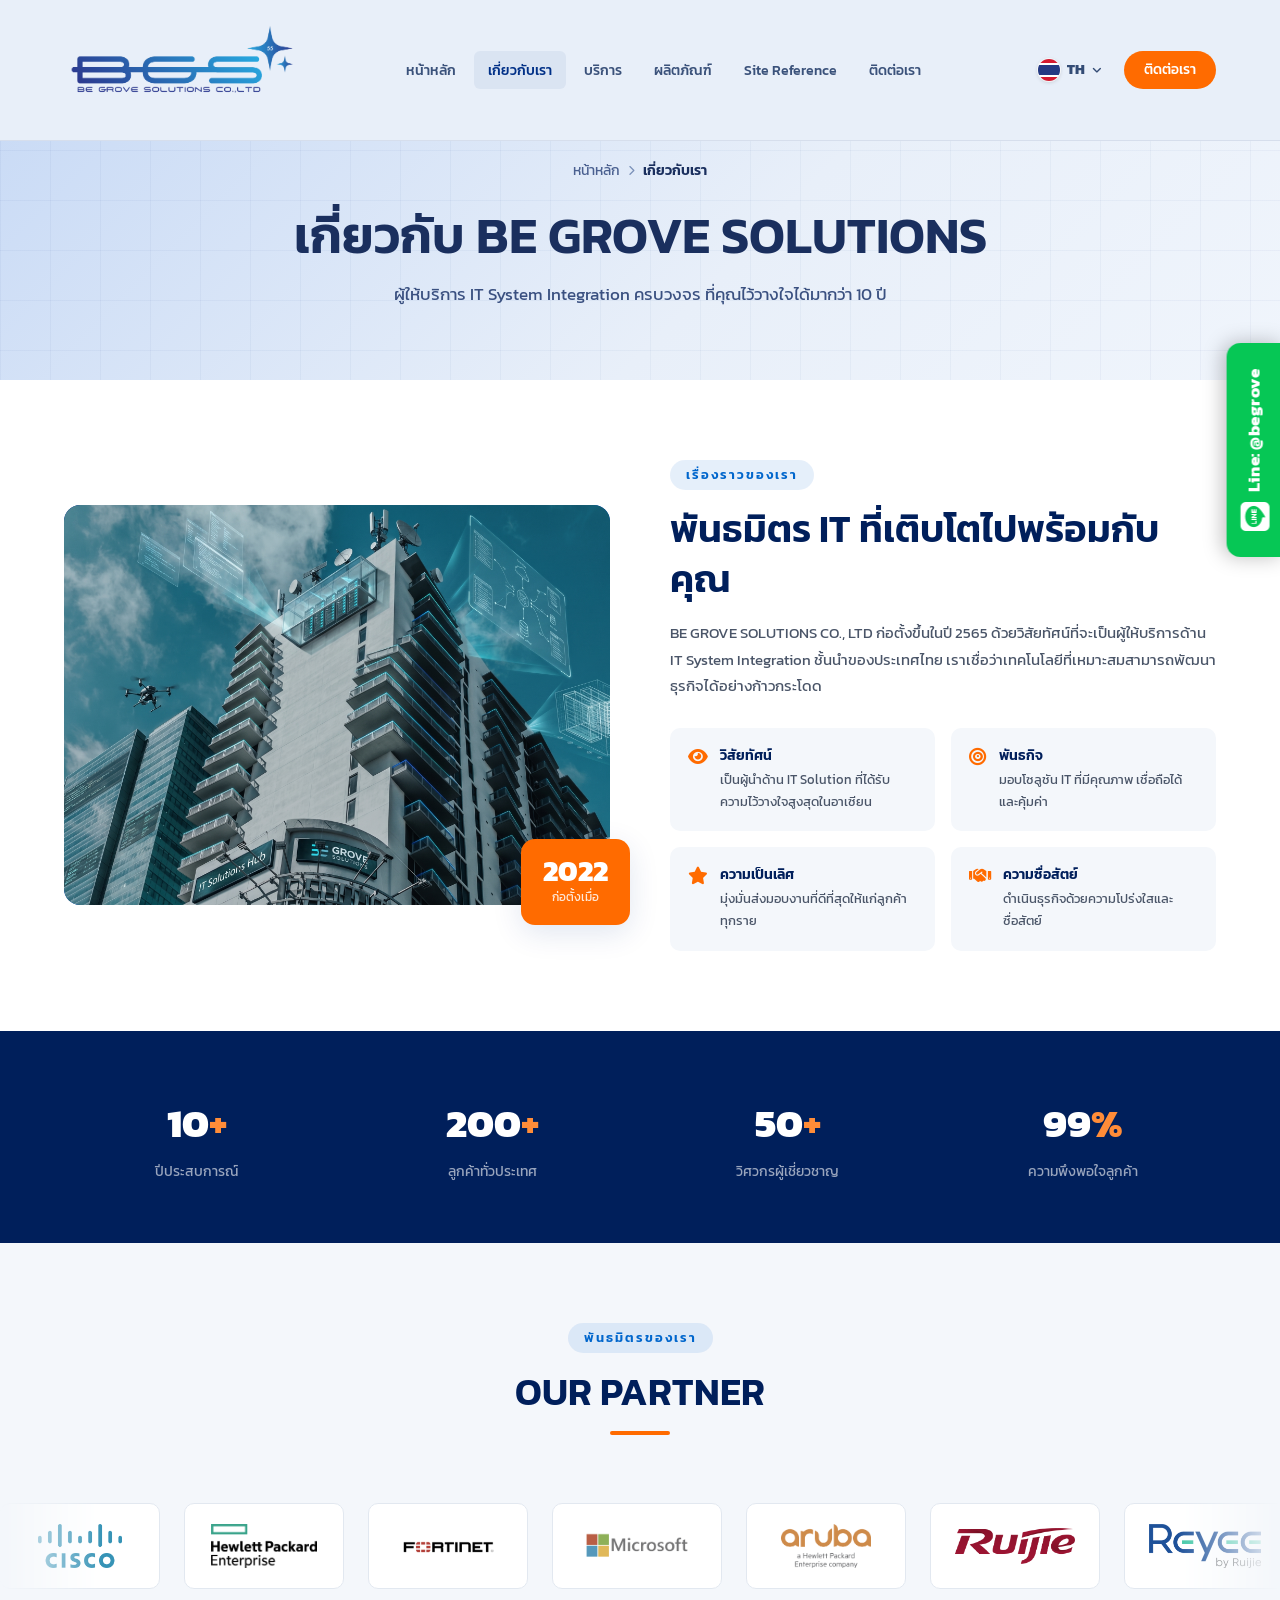
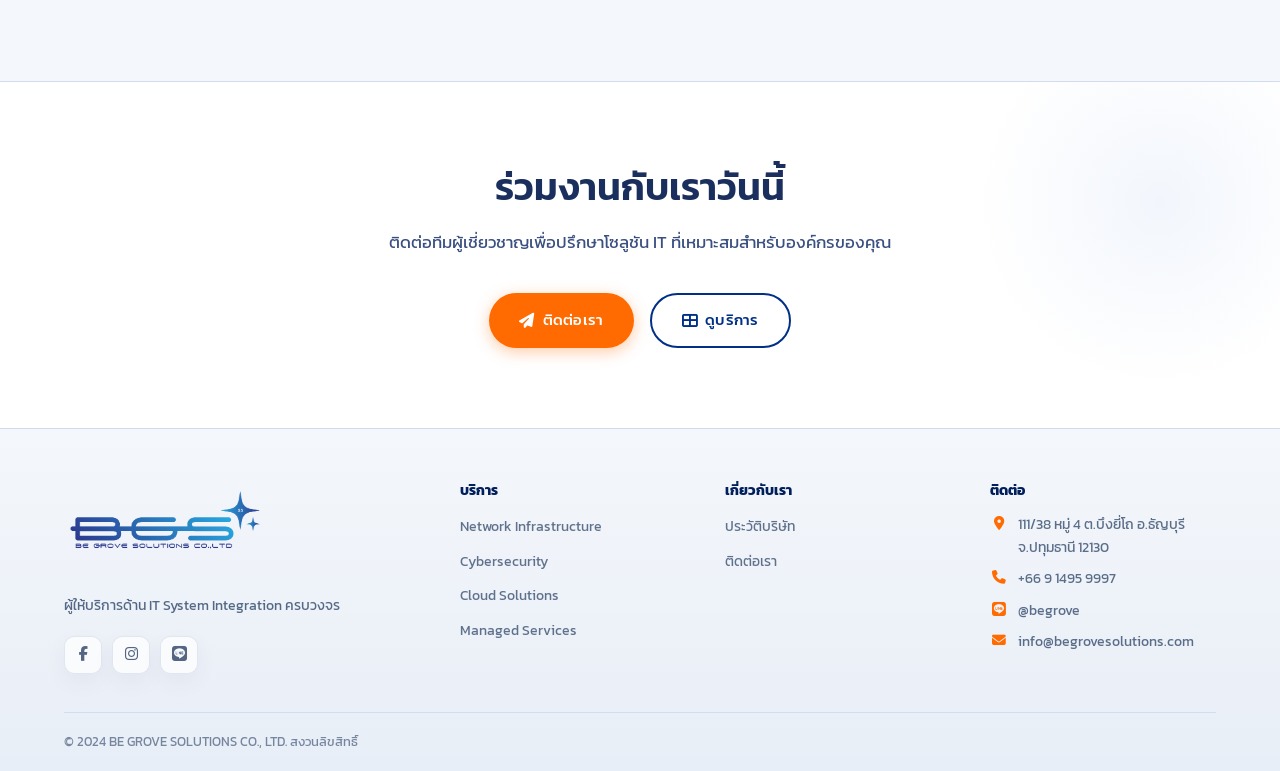
==== about.html @ e5a29767 "Add office hero image and visit counter" ====
<!DOCTYPE html>
<html lang="th">
<head>
  <meta charset="UTF-8" />
  <meta name="viewport" content="width=device-width, initial-scale=1.0" />
  <title>เกี่ยวกับเรา | BE GROVE SOLUTIONS CO., LTD</title>
    <!-- ── Favicon ───────────────────────────────────── -->
  <link rel="icon" type="image/png" sizes="96x96" href="images/bgsfavicon/favicon-96x96.png" />
  <link rel="icon" type="image/svg+xml" href="images/bgsfavicon/favicon.svg" />
  <link rel="shortcut icon" href="images/bgsfavicon/favicon.ico" />
  <link rel="apple-touch-icon" sizes="180x180" href="images/bgsfavicon/apple-touch-icon.png" />
  <meta name="apple-mobile-web-app-title" content="BGS" />
  <link rel="manifest" href="images/bgsfavicon/site.webmanifest" />
<link rel="stylesheet" href="css/style.css" />
  <link rel="stylesheet" href="https://cdnjs.cloudflare.com/ajax/libs/font-awesome/6.5.0/css/all.min.css" />
</head>
<body>

<!-- NAVBAR -->
<nav class="navbar solid" id="navbar">
  <div class="nav-container">
    <a href="index.html" class="nav-logo">
      <img src="bgs-logo1.png" alt="BE GROVE SOLUTIONS CO., LTD" class="nav-logo-img" />
    </a>
    <ul class="nav-menu">
      <li><a href="index.html" class="nav-link" data-th="หน้าหลัก" data-en="Home">หน้าหลัก</a></li>
      <li><a href="about.html" class="nav-link" data-th="เกี่ยวกับเรา" data-en="About Us">เกี่ยวกับเรา</a></li>
      <li><a href="services.html" class="nav-link" data-th="บริการ" data-en="Services">บริการ</a></li>
      <li><a href="products.html" class="nav-link" data-th="ผลิตภัณฑ์" data-en="Products">ผลิตภัณฑ์</a></li>
      <li><a href="reference.html" class="nav-link" data-th="Site Reference" data-en="Site Reference">Site Reference</a></li>
      <li><a href="contact.html" class="nav-link" data-th="ติดต่อเรา" data-en="Contact">ติดต่อเรา</a></li>
    </ul>
    <div class="nav-right">
      <div class="lang-switch">
        <button class="lang-btn active" data-lang="th">TH</button>
        <button class="lang-btn" data-lang="en">EN</button>
      </div>
      <a href="contact.html" class="nav-contact-btn" data-th="ติดต่อเรา" data-en="Contact Us">ติดต่อเรา</a>
    </div>
    <button class="hamburger"><span></span><span></span><span></span></button>
  </div>
</nav>
<div class="mobile-menu">
  <a href="index.html" class="nav-link" data-th="หน้าหลัก" data-en="Home">หน้าหลัก</a>
  <a href="about.html" class="nav-link" data-th="เกี่ยวกับเรา" data-en="About Us">เกี่ยวกับเรา</a>
  <a href="services.html" class="nav-link" data-th="บริการ" data-en="Services">บริการ</a>
  <a href="products.html" class="nav-link" data-th="ผลิตภัณฑ์" data-en="Products">ผลิตภัณฑ์</a>
  <a href="reference.html" class="nav-link" data-th="Site Reference" data-en="Site Reference">Site Reference</a>
  <a href="contact.html" class="nav-link" data-th="ติดต่อเรา" data-en="Contact">ติดต่อเรา</a>
  <div class="lang-switch"><button class="lang-btn active" data-lang="th">TH</button><button class="lang-btn" data-lang="en">EN</button></div>
  <a href="contact.html" class="nav-contact-btn" data-th="ติดต่อเรา" data-en="Contact Us">ติดต่อเรา</a>
</div>

<!-- PAGE HERO -->
<section class="page-hero">
  <div class="container">
    <div class="breadcrumb">
      <a href="index.html" data-th="หน้าหลัก" data-en="Home">หน้าหลัก</a>
      <i class="fas fa-chevron-right"></i>
      <span data-th="เกี่ยวกับเรา" data-en="About Us">เกี่ยวกับเรา</span>
    </div>
    <h1 data-th="เกี่ยวกับ BE GROVE SOLUTIONS" data-en="About BE GROVE SOLUTIONS">เกี่ยวกับ BE GROVE SOLUTIONS</h1>
    <p data-th="ผู้ให้บริการ IT System Integration ครบวงจร ที่คุณไว้วางใจได้มากว่า 10 ปี" data-en="A trusted, complete IT System Integration service provider for over 10 years.">ผู้ให้บริการ IT System Integration ครบวงจร ที่คุณไว้วางใจได้มากว่า 10 ปี</p>
  </div>
</section>

<!-- ABOUT STORY -->
<section class="about-story section-padding">
  <div class="container">
    <div class="about-grid">
      <div class="about-img-block">
        <div class="about-main-img">
          <img src="images/bgs-ai-office.png" alt="BE GROVE SOLUTIONS Office" style="width:100%;height:100%;object-fit:cover;border-radius:var(--radius-lg);" />
        </div>
        <div class="about-year-badge">
          <div class="year">2022</div>
          <div class="since" data-th="ก่อตั้งเมื่อ" data-en="Founded">ก่อตั้งเมื่อ</div>
        </div>
      </div>
      <div class="about-text">
        <div class="section-tag" data-th="เรื่องราวของเรา" data-en="Our Story">เรื่องราวของเรา</div>
        <h2 data-th="พันธมิตร IT ที่เติบโตไปพร้อมกับคุณ" data-en="An IT Partner That Grows With You">พันธมิตร IT ที่เติบโตไปพร้อมกับคุณ</h2>
        <p data-th="BE GROVE SOLUTIONS CO., LTD ก่อตั้งขึ้นในปี 2565 ด้วยวิสัยทัศน์ที่จะเป็นผู้ให้บริการด้าน IT System Integration ชั้นนำของประเทศไทย เราเชื่อว่าเทคโนโลยีที่เหมาะสมสามารถพัฒนาธุรกิจได้อย่างก้าวกระโดด" data-en="BE GROVE SOLUTIONS CO., LTD was founded in 2022 with a vision to be Thailand's leading IT System Integration provider. We believe the right technology can propel businesses to new heights.">BE GROVE SOLUTIONS CO., LTD ก่อตั้งขึ้นในปี 2565 ด้วยวิสัยทัศน์ที่จะเป็นผู้ให้บริการด้าน IT System Integration ชั้นนำของประเทศไทย เราเชื่อว่าเทคโนโลยีที่เหมาะสมสามารถพัฒนาธุรกิจได้อย่างก้าวกระโดด</p>
        <div class="about-values">
          <div class="value-item">
            <i class="fas fa-eye"></i>
            <div>
              <h5 data-th="วิสัยทัศน์" data-en="Vision">วิสัยทัศน์</h5>
              <p data-th="เป็นผู้นำด้าน IT Solution ที่ได้รับความไว้วางใจสูงสุดในอาเซียน" data-en="Be the most trusted IT Solution leader in ASEAN.">เป็นผู้นำด้าน IT Solution ที่ได้รับความไว้วางใจสูงสุดในอาเซียน</p>
            </div>
          </div>
          <div class="value-item">
            <i class="fas fa-bullseye"></i>
            <div>
              <h5 data-th="พันธกิจ" data-en="Mission">พันธกิจ</h5>
              <p data-th="มอบโซลูชัน IT ที่มีคุณภาพ เชื่อถือได้ และคุ้มค่า" data-en="Deliver quality, reliable, and cost-effective IT solutions.">มอบโซลูชัน IT ที่มีคุณภาพ เชื่อถือได้ และคุ้มค่า</p>
            </div>
          </div>
          <div class="value-item">
            <i class="fas fa-star"></i>
            <div>
              <h5 data-th="ความเป็นเลิศ" data-en="Excellence">ความเป็นเลิศ</h5>
              <p data-th="มุ่งมั่นส่งมอบงานที่ดีที่สุดให้แก่ลูกค้าทุกราย" data-en="Committed to delivering the best results for every client.">มุ่งมั่นส่งมอบงานที่ดีที่สุดให้แก่ลูกค้าทุกราย</p>
            </div>
          </div>
          <div class="value-item">
            <i class="fas fa-handshake"></i>
            <div>
              <h5 data-th="ความซื่อสัตย์" data-en="Integrity">ความซื่อสัตย์</h5>
              <p data-th="ดำเนินธุรกิจด้วยความโปร่งใสและซื่อสัตย์" data-en="Operating with full transparency and honesty.">ดำเนินธุรกิจด้วยความโปร่งใสและซื่อสัตย์</p>
            </div>
          </div>
        </div>
      </div>
    </div>
  </div>
</section>

<!-- WHY CHOOSE (stats row) -->
<section class="why-section section-padding" style="background:var(--primary-dark); padding:60px 0;">
  <div class="container">
    <div style="display:grid; grid-template-columns:repeat(4,1fr); gap:30px; text-align:center;">
      <div>
        <div style="font-size:2.5rem;font-weight:800;color:#fff;">10<span style="color:var(--accent-light)">+</span></div>
        <div style="color:rgba(255,255,255,0.6);font-size:0.85rem;margin-top:6px;" data-th="ปีประสบการณ์" data-en="Years of Experience">ปีประสบการณ์</div>
      </div>
      <div>
        <div style="font-size:2.5rem;font-weight:800;color:#fff;">200<span style="color:var(--accent-light)">+</span></div>
        <div style="color:rgba(255,255,255,0.6);font-size:0.85rem;margin-top:6px;" data-th="ลูกค้าทั่วประเทศ" data-en="Clients Nationwide">ลูกค้าทั่วประเทศ</div>
      </div>
      <div>
        <div style="font-size:2.5rem;font-weight:800;color:#fff;">50<span style="color:var(--accent-light)">+</span></div>
        <div style="color:rgba(255,255,255,0.6);font-size:0.85rem;margin-top:6px;" data-th="วิศวกรผู้เชี่ยวชาญ" data-en="Expert Engineers">วิศวกรผู้เชี่ยวชาญ</div>
      </div>
      <div>
        <div style="font-size:2.5rem;font-weight:800;color:#fff;">99<span style="color:var(--accent-light)">%</span></div>
        <div style="color:rgba(255,255,255,0.6);font-size:0.85rem;margin-top:6px;" data-th="ความพึงพอใจลูกค้า" data-en="Client Satisfaction">ความพึงพอใจลูกค้า</div>
      </div>
    </div>
  </div>
</section>

<!-- OUR PARTNER -->
<section class="section-padding" style="background:var(--bg-light);">
  <div class="container">
    <div class="section-header">
      <div class="section-tag" data-th="พันธมิตรของเรา" data-en="Our Partners">พันธมิตรของเรา</div>
      <h2>OUR PARTNER</h2>
      <div class="divider"></div>
    </div>
  </div>

  <!-- Infinite marquee slider -->
  <div class="partner-track-wrap">
    <div class="partner-track">
      <!-- original set -->
      <div class="partner-slide"><img src="images/product-partner/ciscopng-300x158.png" alt="Cisco" /></div>
      <div class="partner-slide"><img src="images/product-partner/hpe-removebg-preview-300x300.png" alt="HPE" /></div>
      <div class="partner-slide"><img src="images/product-partner/Fortinet-removebg-preview-300x133.png" alt="Fortinet" /></div>
      <div class="partner-slide"><img src="images/product-partner/microsoft-logo-hd-26-300x85.png" alt="Microsoft" /></div>
      <div class="partner-slide"><img src="images/product-partner/aruba-logo.png" alt="Aruba" /></div>
      <div class="partner-slide"><img src="images/product-partner/ruijie-logo.png" alt="Ruijie" /></div>
      <div class="partner-slide"><img src="images/product-partner/reyee-logo.png" alt="Reyee" /></div>
      <!-- duplicate set for seamless loop -->
      <div class="partner-slide"><img src="images/product-partner/ciscopng-300x158.png" alt="Cisco" /></div>
      <div class="partner-slide"><img src="images/product-partner/hpe-removebg-preview-300x300.png" alt="HPE" /></div>
      <div class="partner-slide"><img src="images/product-partner/Fortinet-removebg-preview-300x133.png" alt="Fortinet" /></div>
      <div class="partner-slide"><img src="images/product-partner/microsoft-logo-hd-26-300x85.png" alt="Microsoft" /></div>
      <div class="partner-slide"><img src="images/product-partner/aruba-logo.png" alt="Aruba" /></div>
      <div class="partner-slide"><img src="images/product-partner/ruijie-logo.png" alt="Ruijie" /></div>
      <div class="partner-slide"><img src="images/product-partner/reyee-logo.png" alt="Reyee" /></div>
    </div>
  </div>
</section>

<!-- CTA -->
<section class="cta-section">
  <div class="container">
    <div class="cta-inner">
      <h2 data-th="ร่วมงานกับเราวันนี้" data-en="Work With Us Today">ร่วมงานกับเราวันนี้</h2>
      <p data-th="ติดต่อทีมผู้เชี่ยวชาญเพื่อปรึกษาโซลูชัน IT ที่เหมาะสมสำหรับองค์กรของคุณ" data-en="Contact our expert team to discuss the right IT solution for your organization.">ติดต่อทีมผู้เชี่ยวชาญเพื่อปรึกษาโซลูชัน IT ที่เหมาะสมสำหรับองค์กรของคุณ</p>
      <div class="cta-buttons">
        <a href="contact.html" class="btn btn-primary"><i class="fas fa-paper-plane"></i> <span data-th="ติดต่อเรา" data-en="Contact Us">ติดต่อเรา</span></a>
        <a href="services.html" class="btn btn-outline"><i class="fas fa-th-large"></i> <span data-th="ดูบริการ" data-en="Our Services">ดูบริการ</span></a>
      </div>
    </div>
  </div>
</section>

<!-- FOOTER -->
<footer class="footer">
  <div class="container">
    <div class="footer-inner">
      <div class="footer-brand">
        <div class="logo-wrap">
          <img src="bgs-logo1.png" alt="BE GROVE SOLUTIONS CO., LTD" class="footer-logo-img" />
        </div>
        <p data-th="ผู้ให้บริการด้าน IT System Integration ครบวงจร" data-en="A complete IT System Integration service provider.">ผู้ให้บริการด้าน IT System Integration ครบวงจร</p>
        <div class="footer-social">
          <a href="https://www.facebook.com/profile.php?id=100091467513179" target="_blank" rel="noopener"><i class="fab fa-facebook-f"></i></a>
          <a href="https://www.instagram.com/begrovesolutions?igsh=bWhna2h3eXF0ODZ2&utm_source=qr" target="_blank" rel="noopener" aria-label="Instagram"><i class="fab fa-instagram"></i></a>
          <a href="https://line.me/ti/p/@begrove" target="_blank" rel="noopener"><i class="fab fa-line"></i></a>
        </div>
      </div>

      <div class="footer-links">
      <div class="footer-col">
        <h4 data-th="บริการ" data-en="Services">บริการ</h4>
        <ul>
          <li><a href="services.html">Network Infrastructure</a></li>
          <li><a href="services.html">Cybersecurity</a></li>
          <li><a href="services.html">Cloud Solutions</a></li>
          <li><a href="services.html">Managed Services</a></li>
        </ul>
      </div>
      <div class="footer-col">
        <h4 data-th="เกี่ยวกับเรา" data-en="Company">เกี่ยวกับเรา</h4>
        <ul>
          <li><a href="about.html" data-th="ประวัติบริษัท" data-en="Our Story">ประวัติบริษัท</a></li>
          <li><a href="contact.html" data-th="ติดต่อเรา" data-en="Contact">ติดต่อเรา</a></li>
        </ul>
      </div>
      <div class="footer-col">
        <h4 data-th="ติดต่อ" data-en="Contact">ติดต่อ</h4>
        <ul>
          <li class="contact-li"><i class="fas fa-map-marker-alt"></i><span data-th="111/38 หมู่ 4 ต.บึงยี่โถ อ.ธัญบุรี จ.ปทุมธานี 12130" data-en="111/38 Moo 4, Buengyitho, Thanyaburi, Pathumtani 12130">111/38 หมู่ 4 ต.บึงยี่โถ อ.ธัญบุรี จ.ปทุมธานี 12130</span></li>
          <li class="contact-li"><i class="fas fa-phone"></i><span>+66 9 1495 9997</span></li>
          <li class="contact-li"><i class="fab fa-line"></i><span>@begrove</span></li>
          <li class="contact-li"><i class="fas fa-envelope"></i><span>info@begrovesolutions.com</span></li>
        </ul>
      </div>
    </div>
    </div>
    <div class="footer-bottom">
      <p data-th="© 2024 BE GROVE SOLUTIONS CO., LTD. สงวนลิขสิทธิ์" data-en="© 2024 BE GROVE SOLUTIONS CO., LTD. All Rights Reserved.">© 2024 BE GROVE SOLUTIONS CO., LTD. สงวนลิขสิทธิ์</p>
    </div>
  </div>
</footer>
<script src="js/main.js"></script>

<!-- STICKY LINE TAB -->
<a href="https://line.me/ti/p/@begrove" target="_blank" class="sticky-line-tab" title="Chat with us on LINE">
  <div class="slt-inner">
    <i class="fab fa-line slt-icon"></i>
    <span class="slt-label">Line: @begrove</span>
  </div>
</a>

</body>
</html>
---- css/style.css ----
/* =============================================
   BE GROVE SOLUTIONS CO., LTD - Main Stylesheet
   ============================================= */

@import url('https://fonts.googleapis.com/css2?family=Kanit:wght@300;400;500;600;700&family=Inter:wght@300;400;500;600;700&display=swap');

/* ---- CSS Variables ---- */
:root {
  --primary: #003087;
  --primary-dark: #001f5b;
  --secondary: #0066cc;
  --accent: #ff6b00;
  --accent-light: #ff8c38;
  --bg-light: #f4f7fb;
  --bg-white: #ffffff;
  --text-dark: #1a1a2e;
  --text-medium: #4a5568;
  --text-light: #718096;
  --border: #e2e8f0;
  --shadow-sm: 0 2px 8px rgba(0,48,135,0.08);
  --shadow-md: 0 8px 30px rgba(0,48,135,0.12);
  --shadow-lg: 0 20px 60px rgba(0,48,135,0.18);
  --radius: 10px;
  --radius-lg: 16px;
  --transition: all 0.3s ease;
  --font-thai: 'Kanit', sans-serif;
  --font-en: 'Inter', sans-serif;
}

/* ---- Reset & Base ---- */
*, *::before, *::after { box-sizing: border-box; margin: 0; padding: 0; }
html { scroll-behavior: smooth; font-size: 16px; }
body {
  font-family: var(--font-thai);
  color: var(--text-dark);
  background: var(--bg-white);
  line-height: 1.6;
  overflow-x: hidden;
}
a { text-decoration: none; color: inherit; }
img { max-width: 100%; display: block; }
ul { list-style: none; }
button { cursor: pointer; border: none; outline: none; }
.container { max-width: 1200px; margin: 0 auto; padding: 0 24px; }
.section-padding { padding: 80px 0; }

/* ---- Typography ---- */
h1, h2, h3, h4, h5 { line-height: 1.3; font-weight: 600; }
h1 { font-size: clamp(2rem, 5vw, 3.2rem); }
h2 { font-size: clamp(1.6rem, 3.5vw, 2.4rem); }
h3 { font-size: clamp(1.2rem, 2.5vw, 1.5rem); }
p { color: var(--text-medium); line-height: 1.75; }

/* ---- Buttons ---- */
.btn {
  display: inline-flex; align-items: center; gap: 8px;
  padding: 13px 30px; border-radius: 50px; font-size: 0.95rem;
  font-family: var(--font-thai); font-weight: 500;
  transition: var(--transition); letter-spacing: 0.3px;
}
.btn-primary {
  background: var(--accent); color: #fff;
  box-shadow: 0 4px 15px rgba(255,107,0,0.35);
}
.btn-primary:hover {
  background: var(--accent-light); transform: translateY(-2px);
  box-shadow: 0 8px 25px rgba(255,107,0,0.45);
}
.btn-outline {
  border: 2px solid var(--primary); color: var(--primary);
  background: transparent;
}
.btn-outline:hover { background: var(--primary); color: #fff; transform: translateY(-2px); }
.btn-secondary {
  background: var(--primary); color: #fff;
  box-shadow: 0 4px 15px rgba(0,48,135,0.3);
}
.btn-secondary:hover {
  background: var(--primary-dark); transform: translateY(-2px);
}
.btn-light {
  background: #fff; color: var(--primary);
  box-shadow: var(--shadow-sm);
}
.btn-light:hover { background: var(--bg-light); transform: translateY(-2px); }

/* ---- Section Headers ---- */
.section-header { text-align: center; margin-bottom: 56px; }
.section-tag {
  display: inline-block; background: rgba(0,102,204,0.1); color: var(--secondary);
  font-size: 0.8rem; font-weight: 600; letter-spacing: 2px; text-transform: uppercase;
  padding: 5px 16px; border-radius: 50px; margin-bottom: 14px;
}
.section-header h2 { color: var(--primary-dark); margin-bottom: 14px; }
.section-header p { max-width: 600px; margin: 0 auto; color: var(--text-medium); font-size: 1.05rem; }
.divider {
  width: 60px; height: 4px; background: var(--accent);
  border-radius: 2px; margin: 14px auto 0;
}

/* ============================================
   NAVBAR
   ============================================ */
.navbar {
  position: fixed; top: 0; left: 0; width: 100%; z-index: 999;
  padding: 0; transition: var(--transition);
  background: #e8eff9; overflow: visible;
  border-bottom: 1px solid rgba(0, 30, 80, 0.08);
}
.navbar.scrolled {
  background: rgba(232, 239, 249, 0.97);
  backdrop-filter: blur(12px);
  box-shadow: 0 4px 24px rgba(0, 30, 80, 0.08);
}
.navbar.solid { background: #e8eff9; }
.nav-container {
  max-width: 1200px; margin: 0 auto; padding: 0 24px;
  display: flex; align-items: center; justify-content: space-between;
  height: 140px;
}
/* ── Logo: blue logo บน page bg ขาว — สะอาด ไม่ต้องมี card ── */
.nav-logo {
  display: inline-flex; align-items: center; gap: 12px;
  transition: var(--transition);
}
.nav-logo-img {
  height: 112px;
  width: auto;
  object-fit: contain;
  display: block;
  transition: var(--transition);
}
.nav-logo:hover .nav-logo-img { transform: scale(1.03); }
.nav-menu { display: flex; align-items: center; gap: 4px; }
.nav-link {
  color: rgba(0, 30, 80, 0.75); font-size: 0.9rem; font-weight: 500;
  padding: 8px 14px; border-radius: 6px; transition: var(--transition);
  font-family: var(--font-thai);
}
.nav-link:hover, .nav-link.active { color: var(--primary); background: rgba(0, 48, 135, 0.06); }
.nav-right { display: flex; align-items: center; gap: 12px; }
.lang-switch {
  position: relative;
  display: inline-flex;
  align-items: flex-start;
  min-width: 84px;
  z-index: 40;
}
.lang-btn {
  display: none;
  align-items: center;
  gap: 7px;
  width: 84px;
  min-height: 34px;
  padding: 6px 10px;
  border: none;
  border-radius: 4px;
  color: rgba(0, 30, 80, 0.78);
  background: rgba(255, 255, 255, 0.92);
  font-size: 0.86rem;
  font-weight: 800;
  line-height: 1;
  transition: var(--transition);
  cursor: pointer;
  font-family: var(--font-thai);
  box-shadow: 0 8px 18px rgba(0, 30, 80, 0.08);
}
.lang-btn::before {
  content: "";
  flex: 0 0 auto;
  width: 22px;
  height: 22px;
  border-radius: 50%;
  box-shadow: 0 0 0 1px rgba(255, 255, 255, 0.75), 0 1px 4px rgba(0, 0, 0, 0.18);
}
.lang-btn[data-lang="th"]::before {
  background: linear-gradient(
    to bottom,
    #d51b30 0 16%,
    #fff 16% 28%,
    #253a83 28% 72%,
    #fff 72% 84%,
    #d51b30 84% 100%
  );
}
.lang-btn[data-lang="en"]::before {
  content: "🇬🇧";
  display: inline-flex;
  align-items: center;
  justify-content: center;
  background: #1f3b88;
  font-size: 18px;
  line-height: 1;
}
.lang-btn.active {
  display: inline-flex;
  order: 1;
  background: transparent;
  color: rgba(0, 30, 80, 0.78);
  box-shadow: none;
}
.lang-btn.active::after {
  content: "\f107";
  font-family: "Font Awesome 6 Free";
  font-weight: 900;
  margin-left: auto;
  font-size: 11px;
}
.lang-switch.open .lang-btn.active::after,
.lang-switch:hover .lang-btn.active::after {
  content: "\f106";
}
.lang-switch.open .lang-btn:not(.active),
.lang-switch:hover .lang-btn:not(.active) {
  position: absolute;
  top: calc(100% + 8px);
  left: 0;
  display: inline-flex;
  order: 2;
}
.lang-switch.open .lang-btn:hover,
.lang-switch:hover .lang-btn:hover {
  background: rgba(0, 30, 80, 0.08);
}
.nav-contact-btn {
  background: var(--accent); color: #fff; padding: 8px 20px;
  border-radius: 50px; font-size: 0.85rem; font-weight: 500;
  transition: var(--transition); font-family: var(--font-thai);
}
.nav-contact-btn:hover { background: var(--accent-light); transform: translateY(-1px); }
.hamburger {
  display: none; flex-direction: column; gap: 5px;
  background: transparent; padding: 4px; cursor: pointer;
}
.hamburger span { width: 24px; height: 2px; background: var(--primary-dark); border-radius: 2px; transition: var(--transition); }
.mobile-menu {
  display: none; position: fixed; top: 140px; left: 0; width: 100%;
  background: #e8eff9; padding: 20px 24px 30px;
  border-top: 1px solid rgba(0, 30, 80, 0.10);
  box-shadow: 0 12px 30px rgba(0, 30, 80, 0.10);
  flex-direction: column; gap: 4px; z-index: 998;
}
.mobile-menu.open { display: flex; }
.mobile-menu .nav-link { display: block; padding: 12px 16px; font-size: 1rem; border-radius: 8px; }
.mobile-menu .lang-switch { margin-top: 16px; align-self: flex-start; }
.mobile-menu .nav-contact-btn { margin-top: 12px; text-align: center; padding: 12px 20px; border-radius: 8px; }

/* ============================================
   HERO
   ============================================ */
.hero {
  min-height: 100vh; position: relative; overflow: hidden;
  display: flex; align-items: center;
  background: #ffffff;
}
.hero-bg {
  position: absolute; inset: 0; overflow: hidden;
}
.hero-bg .grid-pattern {
  position: absolute; inset: 0;
  background-image:
    linear-gradient(rgba(0, 30, 80, 0.045) 1px, transparent 1px),
    linear-gradient(90deg, rgba(0, 30, 80, 0.045) 1px, transparent 1px);
  background-size: 60px 60px;
}
.hero-bg .circle1 {
  position: absolute; width: 600px; height: 600px; border-radius: 50%;
  background: radial-gradient(circle, rgba(255,107,0,0.10) 0%, transparent 70%);
  top: -100px; right: -100px;
}
.hero-bg .circle2 {
  position: absolute; width: 400px; height: 400px; border-radius: 50%;
  background: radial-gradient(circle, rgba(0,82,204,0.10) 0%, transparent 70%);
  bottom: -80px; left: 10%;
}
.hero-content {
  position: relative; z-index: 2;
  max-width: 1200px; margin: 0 auto; padding: 180px 24px 80px;
  display: grid; grid-template-columns: 1fr 1fr; gap: 60px; align-items: center;
}
.hero-text { }
.hero-badge {
  display: inline-flex; align-items: center; gap: 8px;
  background: rgba(255,107,0,0.10); border: 1px solid rgba(255,107,0,0.35);
  color: var(--accent); padding: 6px 16px; border-radius: 50px;
  font-size: 0.8rem; font-weight: 600; margin-bottom: 24px; letter-spacing: 0.5px;
}
.hero-badge i { font-size: 0.75rem; }
.hero-text h1 { color: var(--primary-dark); margin-bottom: 10px; }
.hero-text h1 .highlight { color: var(--accent); }
.hero-text .subtitle {
  font-size: 1.05rem; color: rgba(0, 30, 80, 0.65);
  margin-bottom: 32px; max-width: 520px; line-height: 1.8;
}
.hero-cta { display: flex; gap: 16px; flex-wrap: wrap; margin-bottom: 48px; }
.hero-stats {
  display: flex; gap: 32px; padding-top: 32px;
  border-top: 1px solid rgba(0, 30, 80, 0.10);
}
.hero-stats .stat .num {
  font-size: 1.8rem; font-weight: 700; color: var(--primary-dark);
  display: block; line-height: 1;
}
.hero-stats .stat .num span { color: var(--accent); }
.hero-stats .stat .label { font-size: 0.78rem; color: rgba(0, 30, 80, 0.55); margin-top: 4px; }
.hero-visual { position: relative; display: flex; justify-content: center; }
.hero-card-stack { position: relative; }
.hero-main-card {
  background: linear-gradient(135deg, var(--primary-dark) 0%, var(--primary) 100%);
  border: 1px solid rgba(0, 30, 80, 0.15);
  border-radius: var(--radius-lg);
  padding: 32px; width: 360px;
  box-shadow: 0 24px 60px rgba(0, 30, 80, 0.18), 0 4px 12px rgba(0, 30, 80, 0.10);
}
.hero-main-card .card-header {
  display: flex; align-items: center; gap: 10px; margin-bottom: 24px;
}
.hero-main-card .card-icon {
  width: 44px; height: 44px; background: var(--accent); border-radius: 10px;
  display: flex; align-items: center; justify-content: center; font-size: 1.2rem; color: #fff;
}
.hero-main-card .card-title { color: #fff; font-size: 1rem; font-weight: 600; }
.hero-main-card .card-sub { color: rgba(255,255,255,0.5); font-size: 0.75rem; }
.service-list { display: flex; flex-direction: column; gap: 10px; }
.service-item {
  display: flex; align-items: center; gap: 12px;
  background: rgba(255,255,255,0.05); border-radius: 8px; padding: 12px 14px;
  transition: var(--transition);
}
.service-item:hover { background: rgba(255,255,255,0.1); }
.service-item i { color: var(--accent-light); font-size: 1rem; width: 20px; }
.service-item span { color: rgba(255,255,255,0.85); font-size: 0.85rem; }
.hero-float-badge {
  position: absolute; background: #fff; border-radius: 12px; padding: 12px 18px;
  box-shadow: var(--shadow-lg); display: flex; align-items: center; gap: 10px;
  animation: float 3s ease-in-out infinite;
}
.hero-float-badge.badge1 { top: -20px; right: -40px; }
.hero-float-badge.badge2 { bottom: -20px; left: -40px; animation-delay: 1.5s; }
.hero-float-badge .badge-icon { width: 36px; height: 36px; border-radius: 8px; display: flex; align-items: center; justify-content: center; font-size: 1rem; }
.hero-float-badge.badge1 .badge-icon { background: rgba(0,48,135,0.1); color: var(--primary); }
.hero-float-badge.badge2 .badge-icon { background: rgba(255,107,0,0.1); color: var(--accent); }
.hero-float-badge .badge-text .b1 { font-size: 0.85rem; font-weight: 700; color: var(--text-dark); }
.hero-float-badge .badge-text .b2 { font-size: 0.7rem; color: var(--text-light); }
@keyframes float { 0%,100%{transform:translateY(0)} 50%{transform:translateY(-10px)} }
.hero-scroll {
  position: absolute; bottom: 30px; left: 50%; transform: translateX(-50%);
  display: flex; flex-direction: column; align-items: center; gap: 8px;
  color: rgba(255,255,255,0.45); font-size: 0.75rem; z-index: 2;
}
.scroll-dot {
  width: 24px; height: 40px; border: 2px solid rgba(255,255,255,0.3);
  border-radius: 12px; position: relative;
}
.scroll-dot::after {
  content: ''; position: absolute; top: 6px; left: 50%; transform: translateX(-50%);
  width: 4px; height: 8px; background: rgba(255,255,255,0.5); border-radius: 2px;
  animation: scrollDown 2s infinite;
}
@keyframes scrollDown { 0%{opacity:1;top:6px} 100%{opacity:0;top:20px} }

/* ============================================
   CLIENTS / PARTNERS BAR
   ============================================ */
.clients-bar {
  background: var(--bg-light); padding: 40px 0; border-bottom: 1px solid var(--border);
}
.clients-bar .container { display: flex; align-items: center; gap: 40px; flex-wrap: wrap; justify-content: center; }
.clients-label { font-size: 0.8rem; color: var(--text-light); font-weight: 500; text-transform: uppercase; letter-spacing: 1.5px; white-space: nowrap; }
.clients-logos { display: flex; align-items: center; gap: 40px; flex-wrap: wrap; }
.partner-logo {
  display: flex; align-items: center; gap: 8px;
  color: var(--text-light); font-weight: 700; font-size: 0.9rem;
  opacity: 0.6; transition: var(--transition); filter: grayscale(100%);
}
.partner-logo:hover { opacity: 1; filter: none; color: var(--primary); }
.partner-logo i { font-size: 1.4rem; }

/* ============================================
   SERVICES OVERVIEW
   ============================================ */
.services-section { background: var(--bg-white); }
.services-grid { display: grid; grid-template-columns: repeat(3, 1fr); gap: 28px; }
.service-card {
  background: var(--bg-white); border: 1px solid var(--border);
  border-radius: var(--radius-lg); padding: 36px 28px;
  transition: var(--transition); position: relative; overflow: hidden;
}
.service-card::before {
  content: ''; position: absolute; top: 0; left: 0; width: 4px; height: 100%;
  background: var(--secondary); transition: var(--transition);
}
.service-card:hover { transform: translateY(-6px); box-shadow: var(--shadow-md); border-color: transparent; }
.service-card:hover::before { background: var(--accent); }
.service-icon {
  width: 60px; height: 60px; border-radius: 14px;
  background: rgba(0,102,204,0.08); color: var(--secondary);
  display: flex; align-items: center; justify-content: center;
  font-size: 1.5rem; margin-bottom: 22px; transition: var(--transition);
}
.service-card:hover .service-icon { background: var(--secondary); color: #fff; }
.service-card h3 { color: var(--primary-dark); margin-bottom: 12px; font-size: 1.15rem; }
.service-card p { font-size: 0.9rem; margin-bottom: 20px; }
.service-card .read-more {
  color: var(--secondary); font-size: 0.85rem; font-weight: 500;
  display: inline-flex; align-items: center; gap: 6px; transition: var(--transition);
}
.service-card:hover .read-more { color: var(--accent); gap: 10px; }

/* ============================================
   WHY CHOOSE US
   ============================================ */
.why-section { background: var(--bg-light); }
.why-grid { display: grid; grid-template-columns: 1fr 1fr; gap: 60px; align-items: center; }
.why-text .section-tag { text-align: left; display: inline-block; }
.why-text h2 { color: var(--primary-dark); margin-bottom: 20px; }
.why-text p { margin-bottom: 32px; }
.why-features { display: flex; flex-direction: column; gap: 20px; margin-bottom: 36px; }
.why-feature {
  display: flex; gap: 18px; align-items: flex-start;
  background: #fff; padding: 20px 22px; border-radius: var(--radius);
  box-shadow: var(--shadow-sm); transition: var(--transition);
}
.why-feature:hover { transform: translateX(6px); box-shadow: var(--shadow-md); }
.why-feature .feat-icon {
  width: 46px; height: 46px; border-radius: 10px; flex-shrink: 0;
  background: rgba(0,48,135,0.08); color: var(--primary);
  display: flex; align-items: center; justify-content: center; font-size: 1.1rem;
}
.why-feature h4 { color: var(--primary-dark); margin-bottom: 4px; font-size: 1rem; }
.why-feature p { font-size: 0.85rem; margin: 0; }
.why-visual { position: relative; }
.why-img-card {
  background: linear-gradient(135deg, var(--primary) 0%, var(--secondary) 100%);
  border-radius: var(--radius-lg); padding: 40px; color: #fff;
  position: relative; overflow: hidden;
}
.why-img-card::before {
  content: ''; position: absolute; top: -40px; right: -40px;
  width: 200px; height: 200px; border-radius: 50%;
  background: rgba(255,255,255,0.05);
}
.why-img-card .card-stat-grid { display: grid; grid-template-columns: 1fr 1fr; gap: 20px; margin-bottom: 30px; }
.why-img-card .cstat {
  background: rgba(255,255,255,0.1); border-radius: 12px; padding: 20px;
  text-align: center;
}
.why-img-card .cstat .cnum { font-size: 2rem; font-weight: 700; color: #fff; }
.why-img-card .cstat .cnum span { color: var(--accent-light); }
.why-img-card .cstat .clabel { font-size: 0.75rem; color: rgba(255,255,255,0.65); margin-top: 4px; }
.why-img-card .cert-row { display: flex; gap: 10px; flex-wrap: wrap; }
.cert-badge {
  background: rgba(255,255,255,0.15); border: 1px solid rgba(255,255,255,0.2);
  color: rgba(255,255,255,0.9); font-size: 0.75rem; padding: 5px 12px; border-radius: 20px;
}
.why-float {
  position: absolute; bottom: -20px; left: -20px;
  background: #fff; border-radius: 12px; padding: 16px 20px;
  box-shadow: var(--shadow-lg); display: flex; align-items: center; gap: 12px;
  z-index: 2;
}
.why-float .wf-icon { width: 40px; height: 40px; border-radius: 10px; background: rgba(255,107,0,0.1); color: var(--accent); display: flex; align-items: center; justify-content: center; font-size: 1.1rem; }
.why-float .wf-text .t1 { font-size: 0.9rem; font-weight: 700; color: var(--text-dark); }
.why-float .wf-text .t2 { font-size: 0.72rem; color: var(--text-light); }

/* ============================================
   PRODUCTS HIGHLIGHT
   ============================================ */
.products-section { background: var(--bg-white); }
.products-grid { display: grid; grid-template-columns: repeat(4, 1fr); gap: 24px; }
.product-card {
  border: 1px solid var(--border); border-radius: var(--radius-lg); overflow: hidden;
  transition: var(--transition); background: #fff;
}
.product-card:hover { transform: translateY(-6px); box-shadow: var(--shadow-md); border-color: var(--secondary); }
.product-img {
  height: 160px; display: flex; align-items: center; justify-content: center; font-size: 3rem;
  background: linear-gradient(135deg, #f0f4ff, #e8f0fe);
}
.product-info { padding: 22px 20px; }
.product-info .cat { font-size: 0.72rem; color: var(--secondary); font-weight: 600; text-transform: uppercase; letter-spacing: 1px; margin-bottom: 8px; }
.product-info h4 { color: var(--primary-dark); margin-bottom: 8px; font-size: 1rem; }
.product-info p { font-size: 0.83rem; margin-bottom: 16px; }
.product-link { color: var(--secondary); font-size: 0.82rem; font-weight: 600; display: inline-flex; align-items: center; gap: 6px; transition: var(--transition); }
.product-link:hover { gap: 10px; color: var(--accent); }

/* ============================================
   CTA BANNER
   ============================================ */
.cta-section {
  background: #ffffff;
  padding: 80px 0; position: relative; overflow: hidden;
  border-top: 1px solid #d0ddf0;
}
.cta-section::before {
  content: ''; position: absolute; top: -80px; right: -80px;
  width: 400px; height: 400px; border-radius: 50%;
  background: radial-gradient(circle, rgba(0,80,200,0.05) 0%, transparent 65%);
}
.cta-inner { text-align: center; position: relative; z-index: 1; }
.cta-inner h2 { color: #1a2f5e; margin-bottom: 16px; }
.cta-inner p { color: #3a5080; max-width: 540px; margin: 0 auto 36px; font-size: 1.05rem; }
.cta-buttons { display: flex; gap: 16px; justify-content: center; flex-wrap: wrap; }
.cta-section .btn-outline { border-color: var(--primary); color: var(--primary); }
.cta-section .btn-outline:hover { background: var(--primary); color: #fff; }

/* ============================================
   ABOUT PAGE
   ============================================ */
.page-hero {
  background: linear-gradient(135deg, #c5d8f5 0%, #e8eff9 60%, #f0f5fc 100%);
  padding: 160px 0 70px; text-align: center; position: relative; overflow: hidden;
}
.page-hero::before {
  content: ''; position: absolute; inset: 0;
  background-image: linear-gradient(rgba(0,48,135,0.04) 1px, transparent 1px),
    linear-gradient(90deg, rgba(0,48,135,0.04) 1px, transparent 1px);
  background-size: 50px 50px;
}
.page-hero .container { position: relative; z-index: 1; }
.page-hero h1 { color: #1a2f5e; margin-bottom: 12px; }
.page-hero p { color: #3a5080; font-size: 1.05rem; max-width: 550px; margin: 0 auto; }
.breadcrumb { display: flex; align-items: center; justify-content: center; gap: 8px; margin-bottom: 20px; }
.breadcrumb a { color: #4a6090; font-size: 0.85rem; transition: var(--transition); }
.breadcrumb a:hover { color: var(--primary); }
.breadcrumb i { color: #7a90b8; font-size: 0.65rem; }
.breadcrumb span { color: #1a2f5e; font-size: 0.85rem; font-weight: 600; }
.about-story { background: #fff; }
.about-grid { display: grid; grid-template-columns: 1fr 1fr; gap: 60px; align-items: center; }
.about-img-block { position: relative; }
.about-main-img {
  border-radius: var(--radius-lg); overflow: hidden;
  background: linear-gradient(135deg, var(--primary), var(--secondary));
  height: 400px; display: flex; align-items: center; justify-content: center;
  font-size: 5rem;
}
.about-year-badge {
  position: absolute; bottom: -20px; right: -20px;
  background: var(--accent); color: #fff; border-radius: 14px; padding: 18px 22px; text-align: center;
  box-shadow: var(--shadow-md);
}
.about-year-badge .year { font-size: 1.8rem; font-weight: 800; line-height: 1; }
.about-year-badge .since { font-size: 0.75rem; opacity: 0.85; margin-top: 2px; }
.about-text .section-tag { display: inline-block; text-align: left; }
.about-text h2 { color: var(--primary-dark); margin-bottom: 16px; }
.about-text p { margin-bottom: 16px; font-size: 0.95rem; }
.about-values { display: grid; grid-template-columns: 1fr 1fr; gap: 16px; margin-top: 28px; }
.value-item {
  background: var(--bg-light); border-radius: var(--radius); padding: 18px;
  display: flex; gap: 12px; align-items: flex-start;
}
.value-item i { color: var(--accent); font-size: 1.1rem; margin-top: 2px; }
.value-item h5 { color: var(--primary-dark); margin-bottom: 4px; font-size: 0.9rem; }
.value-item p { font-size: 0.8rem; margin: 0; }
.team-section { background: var(--bg-light); }
.team-grid { display: grid; grid-template-columns: repeat(3, 1fr); gap: 28px; }
.team-card { background: #fff; border-radius: var(--radius-lg); overflow: hidden; box-shadow: var(--shadow-sm); transition: var(--transition); }
.team-card:hover { transform: translateY(-6px); box-shadow: var(--shadow-md); }
.team-avatar { height: 220px; display: flex; align-items: center; justify-content: center; font-size: 4rem; background: linear-gradient(135deg, #f0f4ff, #e8efff); }
.team-info { padding: 22px; text-align: center; }
.team-info h4 { color: var(--primary-dark); margin-bottom: 4px; }
.team-info .role { font-size: 0.8rem; color: var(--secondary); font-weight: 600; text-transform: uppercase; letter-spacing: 0.5px; }
.team-info p { font-size: 0.82rem; margin-top: 10px; }

/* ============================================
   SERVICES PAGE
   ============================================ */
.services-full-grid { display: grid; grid-template-columns: repeat(2, 1fr); gap: 28px; }
.service-full-card {
  background: #fff; border: 1px solid var(--border); border-radius: var(--radius-lg);
  padding: 36px; display: flex; gap: 24px; align-items: flex-start;
  transition: var(--transition);
}
.service-full-card:hover { transform: translateY(-4px); box-shadow: var(--shadow-md); border-color: var(--secondary); }
.service-full-card .sfc-icon {
  width: 64px; height: 64px; border-radius: 14px; flex-shrink: 0;
  background: rgba(0,102,204,0.08); color: var(--secondary);
  display: flex; align-items: center; justify-content: center; font-size: 1.6rem;
  transition: var(--transition);
}
.service-full-card:hover .sfc-icon { background: var(--primary); color: #fff; }
.sfc-content h3 { color: var(--primary-dark); margin-bottom: 10px; }
.sfc-content p { font-size: 0.9rem; margin-bottom: 14px; }
.sfc-tags { display: flex; flex-wrap: wrap; gap: 8px; }
.sfc-tag {
  background: rgba(0,102,204,0.07); color: var(--secondary);
  font-size: 0.72rem; font-weight: 500; padding: 3px 10px; border-radius: 20px;
}
.process-section { background: var(--bg-light); }
.process-steps { display: grid; grid-template-columns: repeat(5, 1fr); gap: 20px; position: relative; }
.process-steps::before {
  content: ''; position: absolute; top: 30px; left: 10%; width: 80%; height: 2px;
  background: linear-gradient(90deg, var(--primary), var(--secondary)); z-index: 0;
}
.step { text-align: center; position: relative; z-index: 1; }
.step-num {
  width: 60px; height: 60px; border-radius: 50%; background: var(--primary); color: #fff;
  display: flex; align-items: center; justify-content: center; font-size: 1.1rem; font-weight: 700;
  margin: 0 auto 16px; box-shadow: 0 4px 15px rgba(0,48,135,0.35);
}
.step h4 { color: var(--primary-dark); font-size: 0.9rem; margin-bottom: 6px; }
.step p { font-size: 0.78rem; }

/* ============================================
   PRODUCTS PAGE
   ============================================ */
.products-full-grid { display: grid; grid-template-columns: repeat(3, 1fr); gap: 28px; }
.product-full-card {
  border: 1px solid var(--border); border-radius: var(--radius-lg); overflow: hidden;
  transition: var(--transition); background: #fff;
}
.product-full-card:hover { transform: translateY(-6px); box-shadow: var(--shadow-md); border-color: var(--secondary); }
.product-full-img {
  height: 180px; display: flex; align-items: center; justify-content: center; font-size: 3.5rem;
}
.product-full-info { padding: 26px 24px; }
.product-full-info .pcat { font-size: 0.72rem; color: var(--secondary); font-weight: 600; text-transform: uppercase; letter-spacing: 1px; margin-bottom: 8px; }
.product-full-info h3 { color: var(--primary-dark); margin-bottom: 10px; font-size: 1.05rem; }
.product-full-info p { font-size: 0.85rem; margin-bottom: 16px; }
.product-features { display: flex; flex-direction: column; gap: 6px; margin-bottom: 20px; }
.product-features li { display: flex; align-items: center; gap: 8px; font-size: 0.82rem; color: var(--text-medium); }
.product-features li i { color: var(--secondary); font-size: 0.7rem; }
.filter-tabs { display: flex; gap: 10px; flex-wrap: wrap; margin-bottom: 40px; }
.filter-tab {
  padding: 8px 20px; border-radius: 50px; font-size: 0.85rem; font-weight: 500;
  border: 1px solid var(--border); color: var(--text-medium); background: #fff;
  cursor: pointer; transition: var(--transition); font-family: var(--font-thai);
}
.filter-tab.active, .filter-tab:hover { background: var(--primary); color: #fff; border-color: var(--primary); }

/* ============================================
   CONTACT PAGE
   ============================================ */
.contact-grid { display: grid; grid-template-columns: minmax(0, 1fr) minmax(0, 1.6fr); gap: 48px; }
.contact-info { min-width: 0; }
.contact-info h3 { color: var(--primary-dark); margin-bottom: 8px; }
.contact-info > p { font-size: 0.92rem; margin-bottom: 32px; }
.contact-items { display: flex; flex-direction: column; gap: 20px; margin-bottom: 36px; }
.contact-item { display: flex; gap: 16px; align-items: flex-start; }
.ci-icon {
  width: 46px; height: 46px; border-radius: 10px; background: rgba(0,48,135,0.08);
  color: var(--primary); display: flex; align-items: center; justify-content: center;
  font-size: 1rem; flex-shrink: 0;
}
.ci-text .label { font-size: 0.75rem; color: var(--text-light); font-weight: 600; text-transform: uppercase; letter-spacing: 0.5px; margin-bottom: 3px; }
.ci-text .value { font-size: 0.92rem; color: var(--text-dark); font-weight: 500; }
.social-links { display: flex; gap: 10px; }
.social-link {
  width: 40px; height: 40px; border-radius: 10px; border: 1px solid var(--border);
  display: flex; align-items: center; justify-content: center; font-size: 1rem;
  color: var(--text-light); transition: var(--transition);
}
.social-link:hover { background: var(--primary); color: #fff; border-color: var(--primary); }
.contact-form-card {
  background: #fff; border: 1px solid var(--border); border-radius: var(--radius-lg); padding: 40px;
  box-shadow: var(--shadow-sm); min-width: 0;
}
.contact-form-card h3 { color: var(--primary-dark); margin-bottom: 24px; }
.form-row { display: grid; grid-template-columns: minmax(0, 1fr) minmax(0, 1fr); gap: 18px; }
.form-group { display: flex; flex-direction: column; gap: 6px; margin-bottom: 18px; min-width: 0; }
.form-group label { font-size: 0.82rem; font-weight: 600; color: var(--text-dark); }
.form-group input, .form-group select, .form-group textarea {
  width: 100%;
  max-width: 100%;
  box-sizing: border-box;
  padding: 12px 16px; border: 1.5px solid var(--border); border-radius: var(--radius);
  font-size: 0.95rem; font-family: var(--font-thai); color: var(--text-dark);
  line-height: 1.45;
  transition: var(--transition); background: #fff;
}
.form-group input:focus, .form-group select:focus, .form-group textarea:focus {
  outline: none; border-color: var(--secondary); box-shadow: 0 0 0 3px rgba(0,102,204,0.1);
}
.form-group textarea { resize: vertical; min-height: 120px; }
.form-submit { width: 100%; justify-content: center; padding: 15px; font-size: 1rem; }
.map-section { background: var(--bg-light); }
.map-placeholder {
  border-radius: var(--radius-lg); overflow: hidden;
  background: linear-gradient(135deg, #e8f0fe, #f0f4ff);
  height: 380px; display: flex; align-items: center; justify-content: center;
  flex-direction: column; gap: 16px; color: var(--text-light);
  border: 1px solid var(--border); font-size: 3rem;
}
.map-placeholder p { font-size: 0.9rem; margin: 0; }

/* ============================================
   FOOTER
   ============================================ */
.footer {
  background: linear-gradient(180deg, #f4f7fb 0%, #e8eef7 100%);
  border-top: 1px solid rgba(0, 48, 135, 0.10);
  padding: 52px 0 0;
  color: rgba(19, 45, 84, 0.74);
}
.footer-grid { display: none; } /* replaced by footer-inner */
.footer-inner {
  display: grid;
  grid-template-columns: minmax(260px, 320px) minmax(0, 1fr);
  gap: clamp(36px, 6vw, 76px);
  align-items: start;
  margin-bottom: 38px;
}
.footer-brand {
  min-width: 0;
  display: flex;
  flex-direction: column;
  align-items: flex-start;
}
.footer-links {
  display: grid;
  grid-template-columns: repeat(3, minmax(150px, 1fr));
  gap: clamp(22px, 3vw, 44px);
  min-width: 0;
}
.footer-links .footer-col { min-width: 0; }
.footer-brand .logo-wrap {
  display: flex;
  align-items: center;
  margin-bottom: 16px;
}
.footer-logo-img {
  height: 96px;
  width: auto;
  max-width: 230px;
  background: transparent;
  padding: 0;
  object-fit: contain;
  display: block;
}
.footer-brand p {
  max-width: 310px;
  font-size: 0.9rem;
  line-height: 1.75;
  color: rgba(19, 45, 84, 0.70);
  margin-bottom: 18px;
}
.footer-social { display: flex; gap: 10px; flex-wrap: wrap; }
.footer-social a {
  width: 38px;
  height: 38px;
  border-radius: 10px;
  background: rgba(255, 255, 255, 0.72);
  border: 1px solid rgba(0, 48, 135, 0.10);
  display: flex;
  align-items: center;
  justify-content: center;
  font-size: 0.92rem;
  color: rgba(19, 45, 84, 0.72);
  box-shadow: 0 8px 22px rgba(0, 30, 80, 0.05);
  transition: transform .18s ease, box-shadow .18s ease, background .18s ease, color .18s ease, border-color .18s ease;
}
.footer-social a:hover {
  transform: translateY(-2px);
  background: var(--primary);
  border-color: var(--primary);
  color: #fff;
  box-shadow: 0 12px 26px rgba(0, 48, 135, 0.18);
}
.footer-col h4 {
  color: var(--primary-dark);
  font-size: 0.9rem;
  font-weight: 700;
  margin-bottom: 14px;
  letter-spacing: 0;
}
.footer-col ul { display: flex; flex-direction: column; gap: 9px; }
.footer-col ul li a {
  color: rgba(19, 45, 84, 0.66);
  font-size: 0.86rem;
  line-height: 1.45;
  transition: color .16s ease, transform .16s ease;
}
.footer-col ul li a:hover {
  color: var(--primary);
  transform: translateX(3px);
}
.footer-col .contact-li {
  display: grid;
  grid-template-columns: 18px minmax(0, 1fr);
  gap: 10px;
  align-items: flex-start;
}
.footer-col .contact-li i {
  color: var(--accent);
  font-size: 0.86rem;
  margin-top: 4px;
  text-align: center;
}
.footer-col .contact-li span {
  min-width: 0;
  font-size: 0.85rem;
  line-height: 1.65;
  color: rgba(19, 45, 84, 0.68);
}
.footer-bottom {
  border-top: 1px solid rgba(0, 48, 135, 0.10);
  padding: 18px 0;
  display: flex;
  align-items: center;
  justify-content: space-between;
  flex-wrap: wrap;
  gap: 12px 20px;
}
.footer-bottom p { font-size: 0.81rem; color: rgba(19, 45, 84, 0.54); margin: 0; }
.footer-bottom-links { display: flex; gap: 20px; }
.footer-bottom-links a { font-size: 0.81rem; color: rgba(19, 45, 84, 0.54); transition: var(--transition); }
.footer-bottom-links a:hover { color: var(--primary); }

/* ============================================
   RESPONSIVE
   ============================================ */
@media (max-width: 1024px) {
  .services-grid { grid-template-columns: repeat(2, 1fr); }
  .products-grid { grid-template-columns: repeat(2, 1fr); }
  .footer-inner { grid-template-columns: 1fr; gap: 30px; }
  .footer-links { grid-template-columns: repeat(3, minmax(0, 1fr)); }
  .hero-content { grid-template-columns: 1fr; text-align: center; }
  .hero-visual { display: none; }
  .hero-cta { justify-content: center; }
  .hero-stats { justify-content: center; }
  .why-grid { grid-template-columns: 1fr; }
  .why-visual { display: none; }
  .process-steps { grid-template-columns: repeat(3, 1fr); }
  .process-steps::before { display: none; }
  .services-full-grid { grid-template-columns: 1fr; }
  .team-grid { grid-template-columns: repeat(2, 1fr); }
}
@media (max-width: 768px) {
  .nav-menu, .nav-right { display: none; }
  .hamburger { display: flex; }
  .container { padding: 0 18px; }
  .services-grid { grid-template-columns: 1fr; }
  .products-grid { grid-template-columns: 1fr; }
  .products-full-grid { grid-template-columns: 1fr; }
  .about-grid { grid-template-columns: 1fr; }
  .contact-grid { grid-template-columns: 1fr; gap: 28px; }
  .contact-info > p { margin-bottom: 24px; }
  .contact-items { gap: 14px; margin-bottom: 26px; }
  .contact-item { gap: 12px; }
  .ci-icon { width: 42px; height: 42px; border-radius: 9px; }
  .ci-text .value { font-size: 0.9rem; overflow-wrap: anywhere; }
  .social-links { flex-wrap: wrap; }
  .contact-form-card { padding: 26px 20px; border-radius: 14px; }
  .contact-form-card h3 { margin-bottom: 20px; font-size: 1.2rem; }
  .footer { padding-top: 42px; }
  .footer-inner { gap: 28px; }
  .footer-brand { align-items: center; text-align: center; }
  .footer-brand p { max-width: 520px; }
  .footer-social { justify-content: center; }
  .footer-links { grid-template-columns: repeat(2, minmax(0, 1fr)); gap: 26px 22px; width: 100%; }
  .footer-bottom { justify-content: center; text-align: center; }
  .form-row { grid-template-columns: 1fr; gap: 0; }
  .form-group { margin-bottom: 16px; }
  .form-group label { font-size: 0.86rem; }
  .form-group input, .form-group select, .form-group textarea {
    min-height: 46px;
    padding: 12px 14px;
    font-size: 16px;
  }
  .form-group textarea { min-height: 130px; }
  .form-submit {
    min-height: 48px;
    width: 100%;
    font-size: 1rem;
    padding: 14px 18px;
  }
  .team-grid { grid-template-columns: 1fr; }
  .process-steps { grid-template-columns: repeat(2, 1fr); }
  .about-values { grid-template-columns: 1fr; }
  .hero-stats .stat .num { font-size: 1.4rem; }
  .section-padding { padding: 60px 0; }
  .cta-buttons { flex-direction: column; align-items: center; }
}
@media (max-width: 480px) {
  .container { padding: 0 16px; }
  .page-hero { padding: 96px 0 48px; }
  .page-hero h1 { font-size: clamp(1.8rem, 9vw, 2.4rem); }
  .page-hero p { font-size: 0.95rem; }
  .contact-form-card { padding: 22px 16px; }
  .contact-item { align-items: flex-start; }
  .map-placeholder {
    min-height: 280px;
    height: auto;
    padding: 34px 18px;
    text-align: center;
    font-size: 2.4rem;
  }
  .map-placeholder p { overflow-wrap: anywhere; }
  .process-steps { grid-template-columns: 1fr; }
  .footer-links { grid-template-columns: 1fr; }
  .footer-col { text-align: left; }
  .footer-logo-img { height: 86px; }
}

/* ============================================
   SHOP / PRODUCTS PAGE
   ============================================ */

/* Category Sub-Nav */
.cat-subnav { background: var(--primary-dark); border-bottom: 3px solid var(--accent); }
.cat-subnav-list { display: flex; list-style: none; gap: 0; overflow-x: auto; }
.cat-subnav-link {
  display: flex; align-items: center; gap: 6px;
  padding: 13px 20px; color: rgba(255,255,255,0.75); font-size: 0.88rem;
  font-weight: 500; white-space: nowrap; transition: var(--transition);
  border-bottom: 3px solid transparent; margin-bottom: -3px;
}
.cat-subnav-link:hover { color: #fff; background: rgba(255,255,255,0.08); }
.cat-subnav-link.active { color: #fff; border-bottom-color: var(--accent); background: rgba(255,255,255,0.06); }

/* Shop Wrapper */
.shop-wrapper { background: var(--bg-light); padding: 28px 0 60px; }
.shop-layout { display: grid; grid-template-columns: 260px 1fr; gap: 24px; align-items: start; }

/* Sidebar */
.shop-sidebar { position: sticky; top: 80px; }
.sidebar-section { background: #fff; border: 1px solid var(--border); border-radius: var(--radius-lg); padding: 20px; margin-bottom: 16px; }
.sidebar-title { font-size: 0.9rem; font-weight: 700; color: var(--primary-dark); margin-bottom: 16px; display: flex; align-items: center; gap: 8px; padding-bottom: 10px; border-bottom: 1px solid var(--border); }
.sidebar-brand-select { width: 100%; padding: 9px 30px 9px 12px; border: 2px solid var(--border); border-radius: var(--radius); font-family: var(--font-thai); font-size: 0.9rem; color: var(--text-dark); background: #fff url("data:image/svg+xml,%3Csvg xmlns='http://www.w3.org/2000/svg' width='10' height='10' viewBox='0 0 10 10'%3E%3Cpath fill='%23718096' d='M5 7L0 2h10z'/%3E%3C/svg%3E") no-repeat right 10px center; appearance: none; cursor: pointer; outline: none; transition: var(--transition); }
.sidebar-brand-select:focus { border-color: var(--secondary); }
.sidebar-menu { list-style: none; display: flex; flex-direction: column; gap: 4px; }
.sidebar-group { }
.sidebar-group-link { display: flex; align-items: center; gap: 8px; padding: 8px 10px; border-radius: var(--radius); font-size: 0.88rem; font-weight: 600; color: var(--primary-dark); cursor: pointer; transition: var(--transition); }
.sidebar-group-link:hover { background: var(--bg-light); color: var(--accent); }
.sidebar-sub { list-style: none; padding-left: 26px; margin-bottom: 4px; display: flex; flex-direction: column; gap: 2px; }
.sidebar-sub li a { display: block; padding: 5px 8px; font-size: 0.82rem; color: var(--text-light); border-radius: 4px; transition: var(--transition); cursor: pointer; }
.sidebar-sub li a:hover { color: var(--primary); background: var(--bg-light); }

/* Sidebar Contact Box */
.sidebar-contact-box { background: var(--primary-dark); border-radius: var(--radius-lg); padding: 22px; text-align: center; color: rgba(255,255,255,0.85); }
.sidebar-contact-icon { font-size: 2rem; color: var(--accent-light); margin-bottom: 10px; }
.sidebar-contact-box p { font-size: 0.88rem; margin-bottom: 14px; }
.sidebar-call-btn { display: block; background: var(--accent); color: #fff; border-radius: var(--radius); padding: 10px; font-size: 0.85rem; font-weight: 600; margin-bottom: 8px; transition: var(--transition); }
.sidebar-call-btn:hover { background: var(--accent-dark, #e55a00); color: #fff; }
.sidebar-quote-btn { display: block; background: rgba(255,255,255,0.12); color: #fff; border-radius: var(--radius); padding: 10px; font-size: 0.85rem; font-weight: 600; border: 1px solid rgba(255,255,255,0.25); transition: var(--transition); }
.sidebar-quote-btn:hover { background: rgba(255,255,255,0.22); color: #fff; }

/* Shop Main */
.shop-main { min-width: 0; }
.shop-breadcrumb { font-size: 0.82rem; color: var(--text-light); margin-bottom: 16px; display: flex; align-items: center; gap: 6px; }
.shop-breadcrumb a { color: var(--text-light); transition: var(--transition); }
.shop-breadcrumb a:hover { color: var(--primary); }
.shop-breadcrumb i { font-size: 0.65rem; }

/* Promo Banner */
.promo-banner {
  background: linear-gradient(135deg, var(--primary-dark) 0%, var(--primary) 60%, var(--secondary) 100%);
  border-radius: var(--radius-lg); padding: 32px 36px; margin-bottom: 20px;
  display: flex; align-items: center; justify-content: space-between; overflow: hidden; position: relative;
}
.promo-banner-inner { position: relative; z-index: 1; }
.promo-tag { display: inline-block; background: var(--accent); color: #fff; font-size: 0.72rem; font-weight: 700; padding: 3px 12px; border-radius: 20px; margin-bottom: 10px; letter-spacing: 1px; text-transform: uppercase; }
.promo-banner h3 { color: #fff; font-size: 1.3rem; font-weight: 700; line-height: 1.4; margin-bottom: 8px; }
.promo-banner p { color: rgba(255,255,255,0.75); font-size: 0.85rem; margin-bottom: 18px; }
.promo-banner-icons { display: flex; gap: 20px; font-size: 3.5rem; color: rgba(255,255,255,0.08); }

/* Result Bar */
.shop-result-bar { display: flex; align-items: center; justify-content: space-between; background: #fff; border: 1px solid var(--border); border-radius: var(--radius); padding: 10px 16px; margin-bottom: 16px; font-size: 0.85rem; }
.result-count { font-weight: 600; color: var(--primary-dark); }
.result-sort { color: var(--text-light); }

/* Product List Cards */
.product-list { display: flex; flex-direction: column; gap: 14px; }
.plcard {
  background: #fff; border: 1px solid var(--border); border-radius: var(--radius-lg);
  display: flex; align-items: stretch; overflow: hidden;
  transition: var(--transition); box-shadow: var(--shadow-sm);
}
.plcard:hover { box-shadow: var(--shadow-md); border-color: var(--secondary); transform: translateY(-2px); }

.plcard-img {
  width: 160px; flex-shrink: 0;
  display: flex; align-items: center; justify-content: center; padding: 24px 16px;
}
.plcard-body { flex: 1; padding: 20px; min-width: 0; }
.plcard-badges { display: flex; gap: 8px; margin-bottom: 8px; flex-wrap: wrap; }
.badge-cat { background: rgba(0,48,135,0.08); color: var(--primary); font-size: 0.72rem; font-weight: 600; padding: 3px 10px; border-radius: 20px; }
.badge-brand { background: var(--accent); color: #fff; font-size: 0.72rem; font-weight: 700; padding: 3px 10px; border-radius: 20px; }
.plcard-title { font-size: 1.05rem; font-weight: 700; color: var(--primary-dark); margin-bottom: 6px; }
.plcard-desc { font-size: 0.83rem; color: var(--text-light); line-height: 1.6; margin-bottom: 10px; }
.plcard-specs { list-style: none; display: flex; flex-direction: column; gap: 4px; }
.plcard-specs li { display: flex; align-items: center; gap: 7px; font-size: 0.8rem; color: var(--text); }
.plcard-specs i { color: #22c55e; font-size: 0.65rem; flex-shrink: 0; }

.plcard-action {
  width: 160px; flex-shrink: 0; border-left: 1px solid var(--border);
  display: flex; flex-direction: column; align-items: center; justify-content: center;
  padding: 20px 16px; gap: 8px; text-align: center;
}
.plcard-price { font-size: 0.75rem; font-weight: 700; color: var(--accent); text-transform: uppercase; letter-spacing: 0.5px; }
.plcard-price-sub { font-size: 0.8rem; color: var(--text-light); margin-bottom: 4px; }
.plcard-btn-quote {
  display: block; width: 100%; background: var(--primary); color: #fff;
  border-radius: var(--radius); padding: 10px 8px; font-size: 0.82rem; font-weight: 600;
  text-align: center; transition: var(--transition);
}
.plcard-btn-quote:hover { background: var(--primary-dark); color: #fff; }
.plcard-btn-call {
  display: block; width: 100%; background: #06c755; color: #fff;
  border-radius: var(--radius); padding: 8px; font-size: 0.78rem; font-weight: 600;
  text-align: center; transition: var(--transition);
}
.plcard-btn-call:hover { background: #05a847; color: #fff; }

/* Responsive shop */
@media (max-width: 1024px) {
  .shop-layout { grid-template-columns: 220px 1fr; }
  .plcard-img { width: 120px; }
  .plcard-action { width: 140px; }
}
@media (max-width: 768px) {
  .shop-layout { grid-template-columns: 1fr; }
  .shop-sidebar { position: static; display: none; }
  .plcard { flex-direction: column; }
  .plcard-img { width: 100%; height: 120px; }
  .plcard-action { width: 100%; border-left: none; border-top: 1px solid var(--border); flex-direction: row; flex-wrap: wrap; justify-content: space-between; }
  .plcard-btn-quote, .plcard-btn-call { width: 48%; }
}

/* ============================================
   PARTNER MARQUEE SLIDER
   ============================================ */
@keyframes marquee {
  0%   { transform: translateX(0); }
  100% { transform: translateX(-50%); }
}

.partner-track-wrap {
  overflow: hidden;
  width: 100%;
  padding: 12px 0;
  /* fade edges */
  mask-image: linear-gradient(to right, transparent 0%, #000 8%, #000 92%, transparent 100%);
  -webkit-mask-image: linear-gradient(to right, transparent 0%, #000 8%, #000 92%, transparent 100%);
}

.partner-track {
  display: flex;
  gap: 24px;
  width: max-content;
  animation: marquee 22s linear infinite;
}

.partner-track-wrap:hover .partner-track {
  animation-play-state: paused;
}

.partner-slide {
  flex: 0 0 160px;
  background: #fff;
  border: 1px solid var(--border);
  border-radius: var(--radius);
  padding: 20px 24px;
  display: flex;
  align-items: center;
  justify-content: center;
  transition: var(--transition);
}

.partner-slide:hover {
  box-shadow: var(--shadow-md);
  border-color: var(--secondary);
  transform: translateY(-2px);
}

.partner-slide img {
  height: 44px;
  width: auto;
  max-width: 120px;
  object-fit: contain;
  filter: grayscale(40%);
  transition: var(--transition);
}

.partner-slide:hover img {
  filter: grayscale(0%);
}

/* ============================================
   STICKY LINE TAB
   ============================================ */
.sticky-line-tab {
  position: fixed;
  right: -82px;
  top: 50%;
  transform: translateY(-50%) rotate(-90deg);
  transform-origin: center center;
  z-index: 1000;
  background: #06c755;
  border-radius: 14px 14px 0 0;
  box-shadow: 0 -4px 20px rgba(0,0,0,0.25);
  text-decoration: none;
  transition: right 0.3s ease, box-shadow 0.3s ease;
}
.sticky-line-tab:hover {
  right: -68px;
  background: #05a847;
  box-shadow: 0 -6px 24px rgba(6,199,85,0.5);
}
.slt-inner {
  display: flex;
  flex-direction: row;
  align-items: center;
  justify-content: center;
  padding: 14px 26px;
  gap: 10px;
  white-space: nowrap;
}
.slt-icon {
  color: #fff;
  font-size: 1.8rem;
  line-height: 1;
}
.slt-label {
  color: #fff;
  font-size: 1.05rem;
  font-weight: 700;
  letter-spacing: 0.5px;
}

/* ---- Utility ---- */
.text-center { text-align: center; }
.mt-4 { margin-top: 16px; }
.mb-4 { margin-bottom: 16px; }
.hidden { display: none !important; }

/* ============================================
   CONTACT FORM — honeypot + status box
   ============================================ */
.hp-field {
  position: absolute !important;
  left: -9999px !important;
  width: 1px; height: 1px;
  opacity: 0; pointer-events: none;
  overflow: hidden;
}
.form-status {
  display: none;
  margin-top: 16px;
  padding: 14px 18px;
  border-radius: 10px;
  font-size: 0.92rem;
  font-weight: 500;
  line-height: 1.55;
  font-family: var(--font-thai, system-ui);
}
.form-status.success {
  background: #e8f5e9;
  color: #1b5e20;
  border: 1px solid #a5d6a7;
}
.form-status.error {
  background: #ffebee;
  color: #b71c1c;
  border: 1px solid #ef9a9a;
}
.form-submit:disabled {
  opacity: 0.7;
  cursor: not-allowed;
  transform: none !important;
}
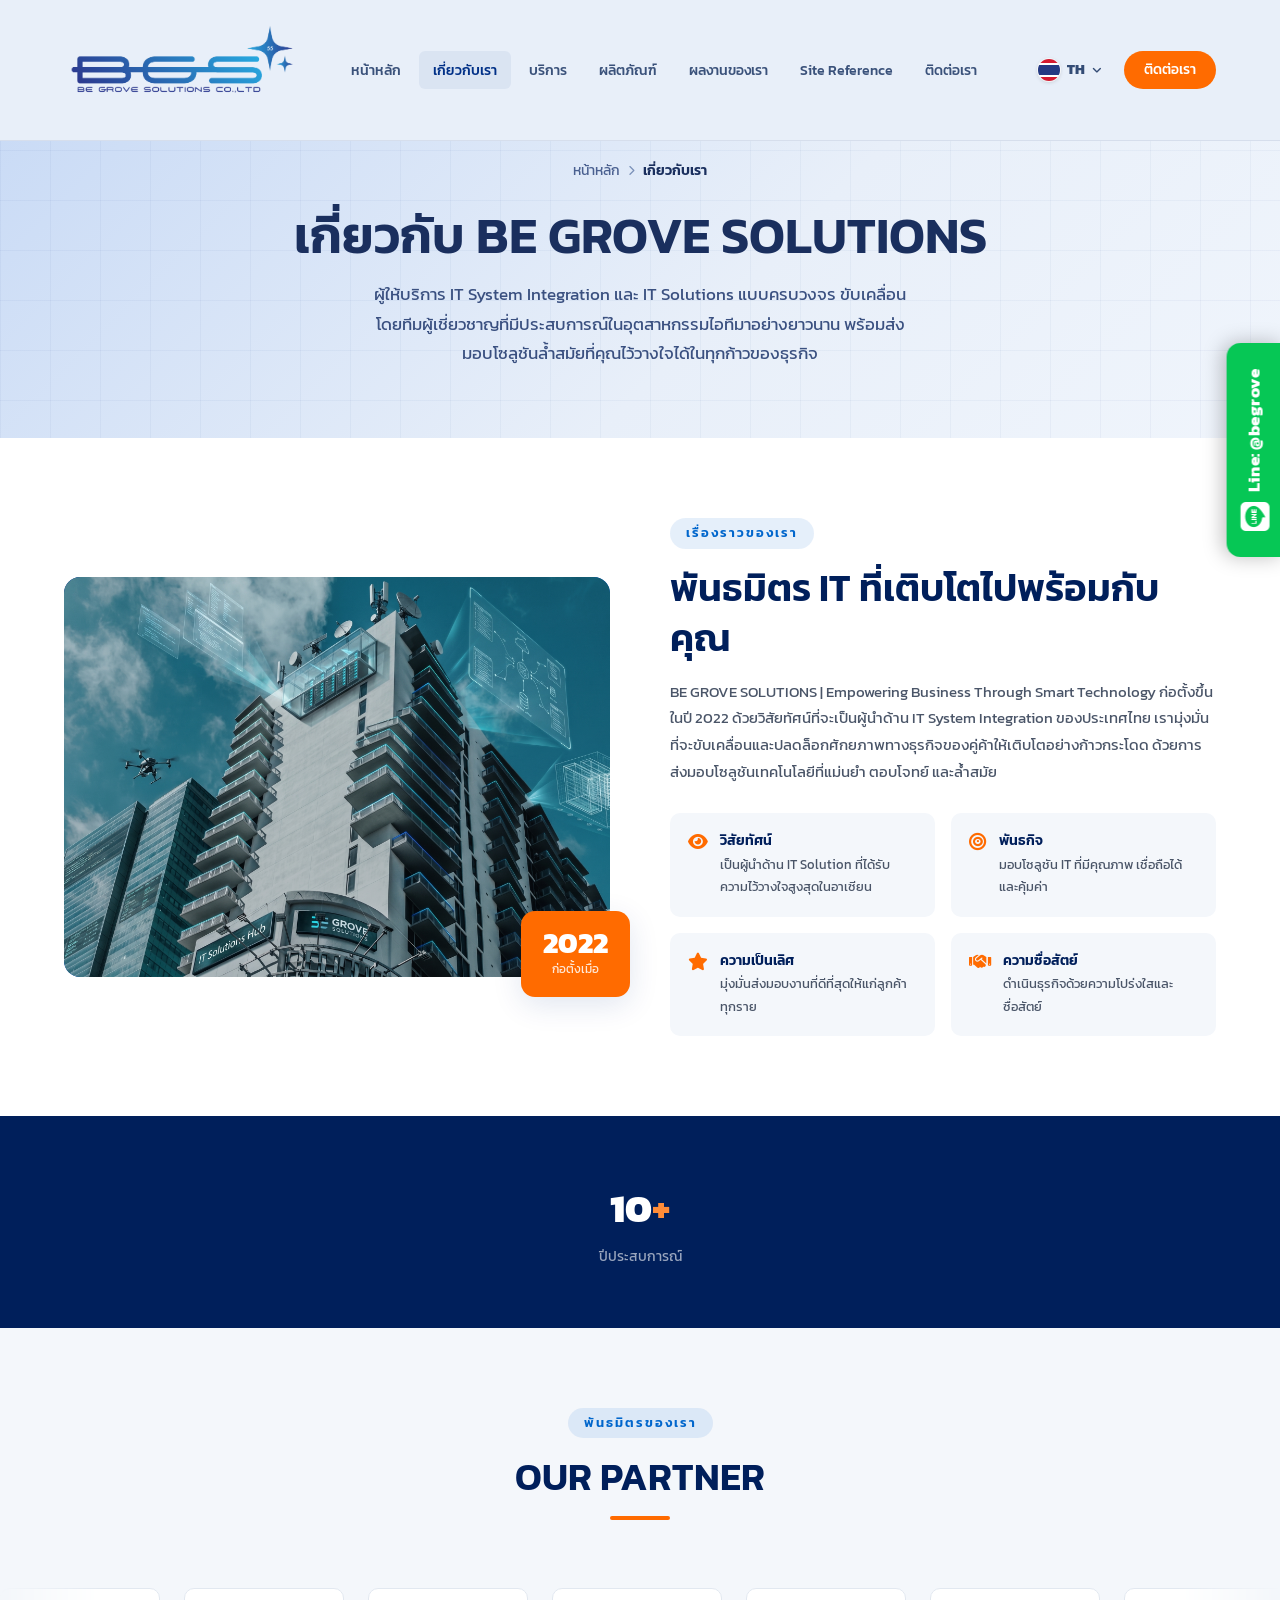
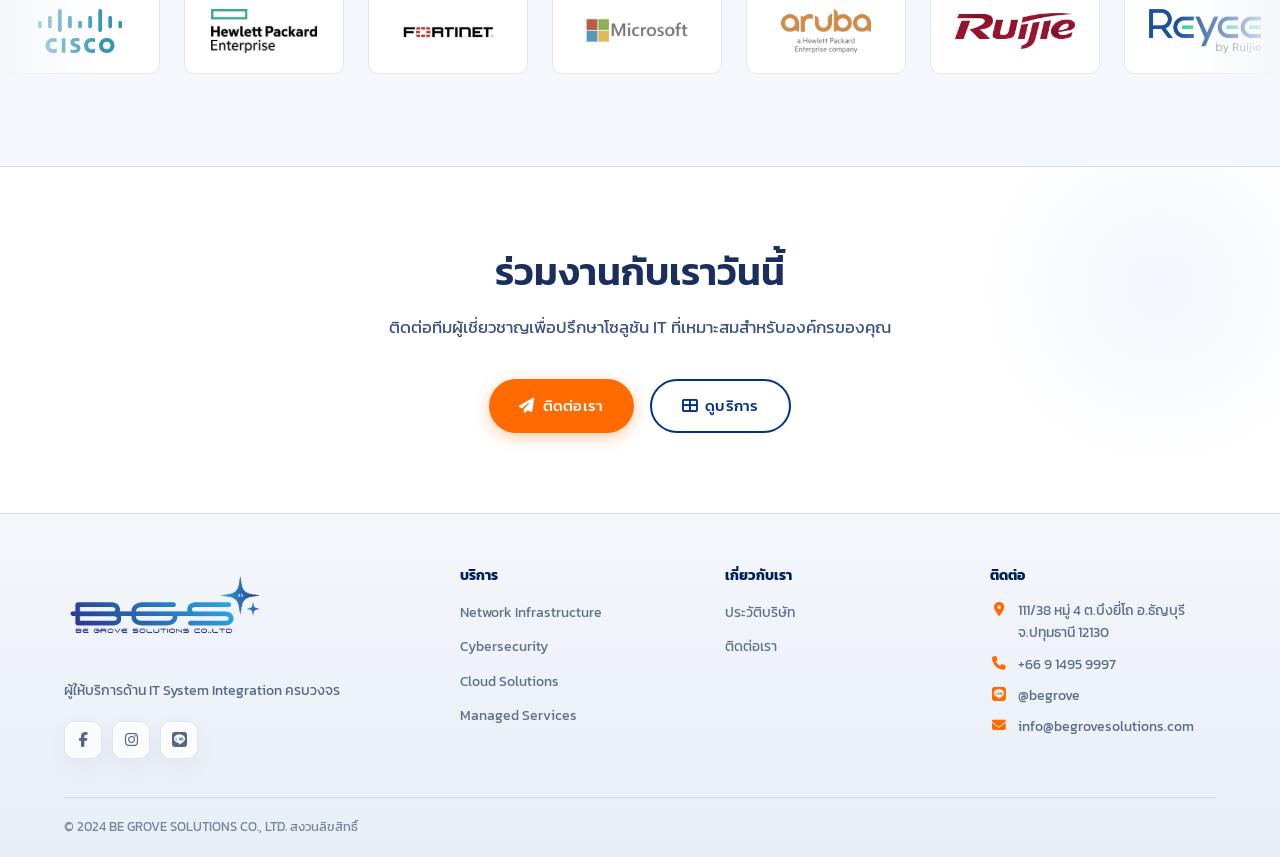
==== commit a248effc: "Update about copy and separate nav links" ====
--- a/about.html
+++ b/about.html
@@ -24,9 +24,10 @@
     </a>
     <ul class="nav-menu">
       <li><a href="index.html" class="nav-link" data-th="หน้าหลัก" data-en="Home">หน้าหลัก</a></li>
-      <li><a href="about.html" class="nav-link" data-th="เกี่ยวกับเรา" data-en="About Us">เกี่ยวกับเรา</a></li>
+      <li><a href="about.html" class="nav-link active" data-th="เกี่ยวกับเรา" data-en="About Us" aria-current="page">เกี่ยวกับเรา</a></li>
       <li><a href="services.html" class="nav-link" data-th="บริการ" data-en="Services">บริการ</a></li>
       <li><a href="products.html" class="nav-link" data-th="ผลิตภัณฑ์" data-en="Products">ผลิตภัณฑ์</a></li>
+      <li><a href="projects.html" class="nav-link" data-th="ผลงานของเรา" data-en="Our Projects">ผลงานของเรา</a></li>
       <li><a href="reference.html" class="nav-link" data-th="Site Reference" data-en="Site Reference">Site Reference</a></li>
       <li><a href="contact.html" class="nav-link" data-th="ติดต่อเรา" data-en="Contact">ติดต่อเรา</a></li>
     </ul>
@@ -42,9 +43,10 @@
 </nav>
 <div class="mobile-menu">
   <a href="index.html" class="nav-link" data-th="หน้าหลัก" data-en="Home">หน้าหลัก</a>
-  <a href="about.html" class="nav-link" data-th="เกี่ยวกับเรา" data-en="About Us">เกี่ยวกับเรา</a>
+  <a href="about.html" class="nav-link active" data-th="เกี่ยวกับเรา" data-en="About Us" aria-current="page">เกี่ยวกับเรา</a>
   <a href="services.html" class="nav-link" data-th="บริการ" data-en="Services">บริการ</a>
   <a href="products.html" class="nav-link" data-th="ผลิตภัณฑ์" data-en="Products">ผลิตภัณฑ์</a>
+  <a href="projects.html" class="nav-link" data-th="ผลงานของเรา" data-en="Our Projects">ผลงานของเรา</a>
   <a href="reference.html" class="nav-link" data-th="Site Reference" data-en="Site Reference">Site Reference</a>
   <a href="contact.html" class="nav-link" data-th="ติดต่อเรา" data-en="Contact">ติดต่อเรา</a>
   <div class="lang-switch"><button class="lang-btn active" data-lang="th">TH</button><button class="lang-btn" data-lang="en">EN</button></div>
@@ -60,7 +62,7 @@
       <span data-th="เกี่ยวกับเรา" data-en="About Us">เกี่ยวกับเรา</span>
     </div>
     <h1 data-th="เกี่ยวกับ BE GROVE SOLUTIONS" data-en="About BE GROVE SOLUTIONS">เกี่ยวกับ BE GROVE SOLUTIONS</h1>
-    <p data-th="ผู้ให้บริการ IT System Integration ครบวงจร ที่คุณไว้วางใจได้มากว่า 10 ปี" data-en="A trusted, complete IT System Integration service provider for over 10 years.">ผู้ให้บริการ IT System Integration ครบวงจร ที่คุณไว้วางใจได้มากว่า 10 ปี</p>
+    <p data-th="ผู้ให้บริการ IT System Integration และ IT Solutions แบบครบวงจร ขับเคลื่อนโดยทีมผู้เชี่ยวชาญที่มีประสบการณ์ในอุตสาหกรรมไอทีมาอย่างยาวนาน พร้อมส่งมอบโซลูชันล้ำสมัยที่คุณไว้วางใจได้ในทุกก้าวของธุรกิจ" data-en="A complete IT System Integration and IT Solutions provider driven by an experienced IT team, delivering modern solutions you can trust at every step of your business.">ผู้ให้บริการ IT System Integration และ IT Solutions แบบครบวงจร ขับเคลื่อนโดยทีมผู้เชี่ยวชาญที่มีประสบการณ์ในอุตสาหกรรมไอทีมาอย่างยาวนาน พร้อมส่งมอบโซลูชันล้ำสมัยที่คุณไว้วางใจได้ในทุกก้าวของธุรกิจ</p>
   </div>
 </section>
 
@@ -80,7 +82,7 @@
       <div class="about-text">
         <div class="section-tag" data-th="เรื่องราวของเรา" data-en="Our Story">เรื่องราวของเรา</div>
         <h2 data-th="พันธมิตร IT ที่เติบโตไปพร้อมกับคุณ" data-en="An IT Partner That Grows With You">พันธมิตร IT ที่เติบโตไปพร้อมกับคุณ</h2>
-        <p data-th="BE GROVE SOLUTIONS CO., LTD ก่อตั้งขึ้นในปี 2565 ด้วยวิสัยทัศน์ที่จะเป็นผู้ให้บริการด้าน IT System Integration ชั้นนำของประเทศไทย เราเชื่อว่าเทคโนโลยีที่เหมาะสมสามารถพัฒนาธุรกิจได้อย่างก้าวกระโดด" data-en="BE GROVE SOLUTIONS CO., LTD was founded in 2022 with a vision to be Thailand's leading IT System Integration provider. We believe the right technology can propel businesses to new heights.">BE GROVE SOLUTIONS CO., LTD ก่อตั้งขึ้นในปี 2565 ด้วยวิสัยทัศน์ที่จะเป็นผู้ให้บริการด้าน IT System Integration ชั้นนำของประเทศไทย เราเชื่อว่าเทคโนโลยีที่เหมาะสมสามารถพัฒนาธุรกิจได้อย่างก้าวกระโดด</p>
+        <p data-th="BE GROVE SOLUTIONS | Empowering Business Through Smart Technology ก่อตั้งขึ้นในปี 2022 ด้วยวิสัยทัศน์ที่จะเป็นผู้นำด้าน IT System Integration ของประเทศไทย เรามุ่งมั่นที่จะขับเคลื่อนและปลดล็อกศักยภาพทางธุรกิจของคู่ค้าให้เติบโตอย่างก้าวกระโดด ด้วยการส่งมอบโซลูชันเทคโนโลยีที่แม่นยำ ตอบโจทย์ และล้ำสมัย" data-en="BE GROVE SOLUTIONS | Empowering Business Through Smart Technology was founded in 2022 with a vision to become Thailand's leading IT System Integration provider. We help partners unlock business potential through precise, relevant, and modern technology solutions.">BE GROVE SOLUTIONS | Empowering Business Through Smart Technology ก่อตั้งขึ้นในปี 2022 ด้วยวิสัยทัศน์ที่จะเป็นผู้นำด้าน IT System Integration ของประเทศไทย เรามุ่งมั่นที่จะขับเคลื่อนและปลดล็อกศักยภาพทางธุรกิจของคู่ค้าให้เติบโตอย่างก้าวกระโดด ด้วยการส่งมอบโซลูชันเทคโนโลยีที่แม่นยำ ตอบโจทย์ และล้ำสมัย</p>
         <div class="about-values">
           <div class="value-item">
             <i class="fas fa-eye"></i>
@@ -119,22 +121,10 @@
 <!-- WHY CHOOSE (stats row) -->
 <section class="why-section section-padding" style="background:var(--primary-dark); padding:60px 0;">
   <div class="container">
-    <div style="display:grid; grid-template-columns:repeat(4,1fr); gap:30px; text-align:center;">
+    <div style="display:grid; grid-template-columns:1fr; gap:30px; text-align:center; max-width:320px; margin:0 auto;">
       <div>
         <div style="font-size:2.5rem;font-weight:800;color:#fff;">10<span style="color:var(--accent-light)">+</span></div>
         <div style="color:rgba(255,255,255,0.6);font-size:0.85rem;margin-top:6px;" data-th="ปีประสบการณ์" data-en="Years of Experience">ปีประสบการณ์</div>
-      </div>
-      <div>
-        <div style="font-size:2.5rem;font-weight:800;color:#fff;">200<span style="color:var(--accent-light)">+</span></div>
-        <div style="color:rgba(255,255,255,0.6);font-size:0.85rem;margin-top:6px;" data-th="ลูกค้าทั่วประเทศ" data-en="Clients Nationwide">ลูกค้าทั่วประเทศ</div>
-      </div>
-      <div>
-        <div style="font-size:2.5rem;font-weight:800;color:#fff;">50<span style="color:var(--accent-light)">+</span></div>
-        <div style="color:rgba(255,255,255,0.6);font-size:0.85rem;margin-top:6px;" data-th="วิศวกรผู้เชี่ยวชาญ" data-en="Expert Engineers">วิศวกรผู้เชี่ยวชาญ</div>
-      </div>
-      <div>
-        <div style="font-size:2.5rem;font-weight:800;color:#fff;">99<span style="color:var(--accent-light)">%</span></div>
-        <div style="color:rgba(255,255,255,0.6);font-size:0.85rem;margin-top:6px;" data-th="ความพึงพอใจลูกค้า" data-en="Client Satisfaction">ความพึงพอใจลูกค้า</div>
       </div>
     </div>
   </div>
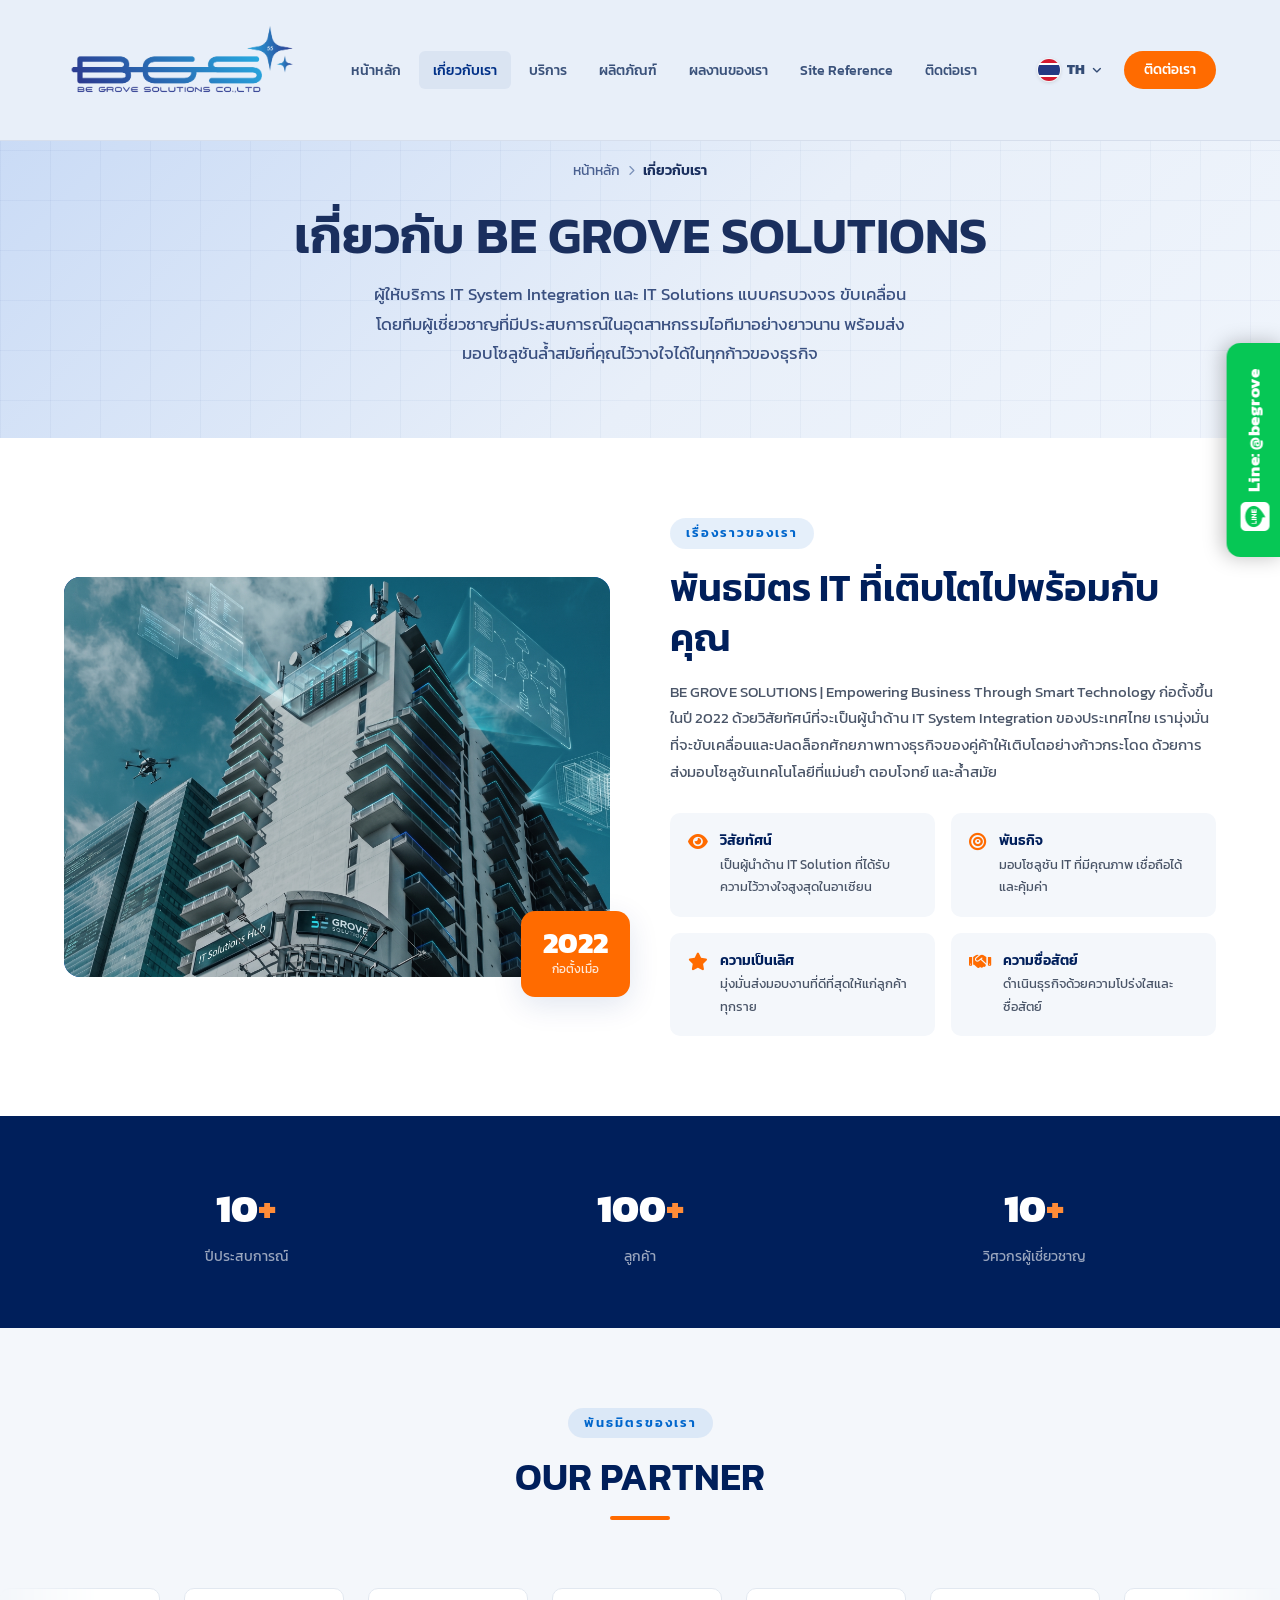
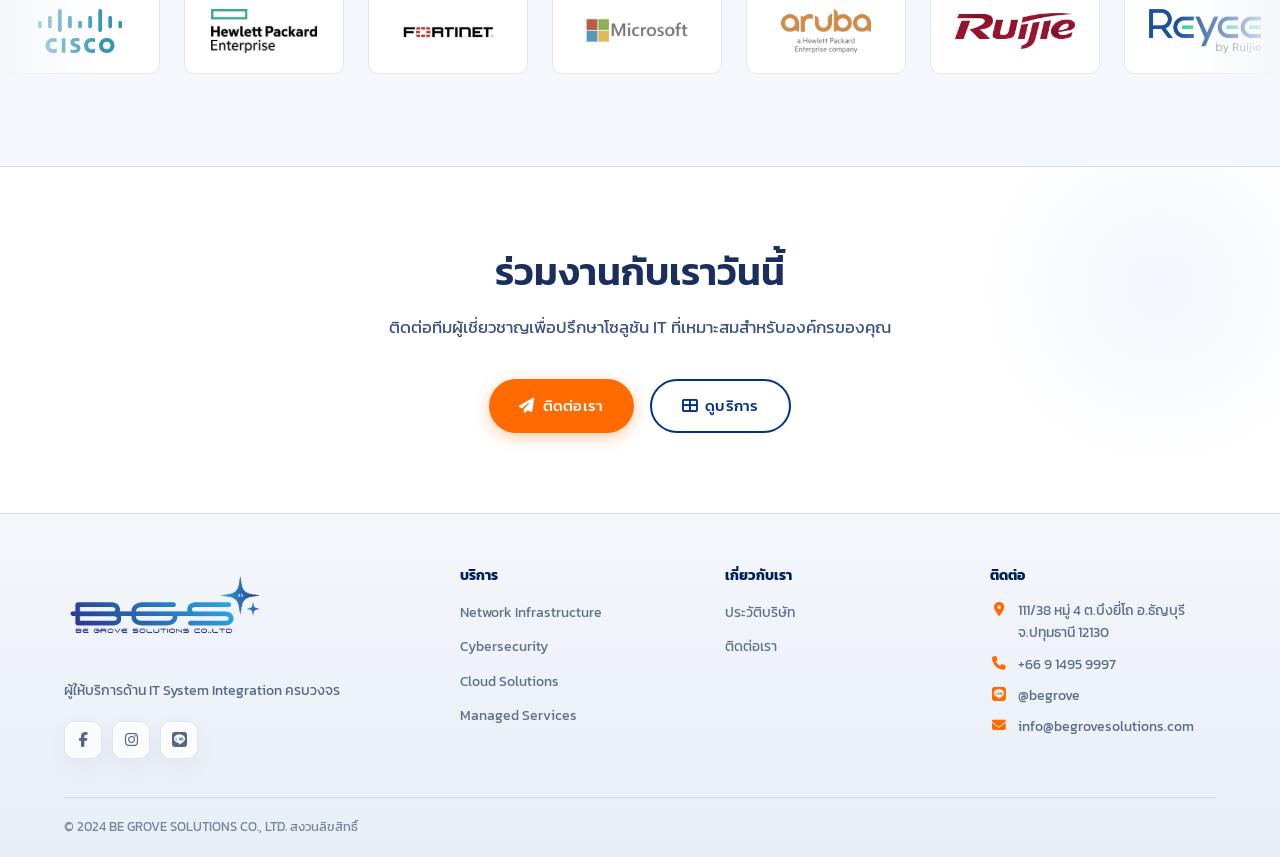
==== commit 5e0a0b16: "Restore about page client and engineer stats" ====
--- a/about.html
+++ b/about.html
@@ -121,10 +121,18 @@
 <!-- WHY CHOOSE (stats row) -->
 <section class="why-section section-padding" style="background:var(--primary-dark); padding:60px 0;">
   <div class="container">
-    <div style="display:grid; grid-template-columns:1fr; gap:30px; text-align:center; max-width:320px; margin:0 auto;">
+    <div style="display:grid; grid-template-columns:repeat(3,1fr); gap:30px; text-align:center;">
       <div>
         <div style="font-size:2.5rem;font-weight:800;color:#fff;">10<span style="color:var(--accent-light)">+</span></div>
         <div style="color:rgba(255,255,255,0.6);font-size:0.85rem;margin-top:6px;" data-th="ปีประสบการณ์" data-en="Years of Experience">ปีประสบการณ์</div>
+      </div>
+      <div>
+        <div style="font-size:2.5rem;font-weight:800;color:#fff;">100<span style="color:var(--accent-light)">+</span></div>
+        <div style="color:rgba(255,255,255,0.6);font-size:0.85rem;margin-top:6px;" data-th="ลูกค้า" data-en="Clients">ลูกค้า</div>
+      </div>
+      <div>
+        <div style="font-size:2.5rem;font-weight:800;color:#fff;">10<span style="color:var(--accent-light)">+</span></div>
+        <div style="color:rgba(255,255,255,0.6);font-size:0.85rem;margin-top:6px;" data-th="วิศวกรผู้เชี่ยวชาญ" data-en="Expert Engineers">วิศวกรผู้เชี่ยวชาญ</div>
       </div>
     </div>
   </div>
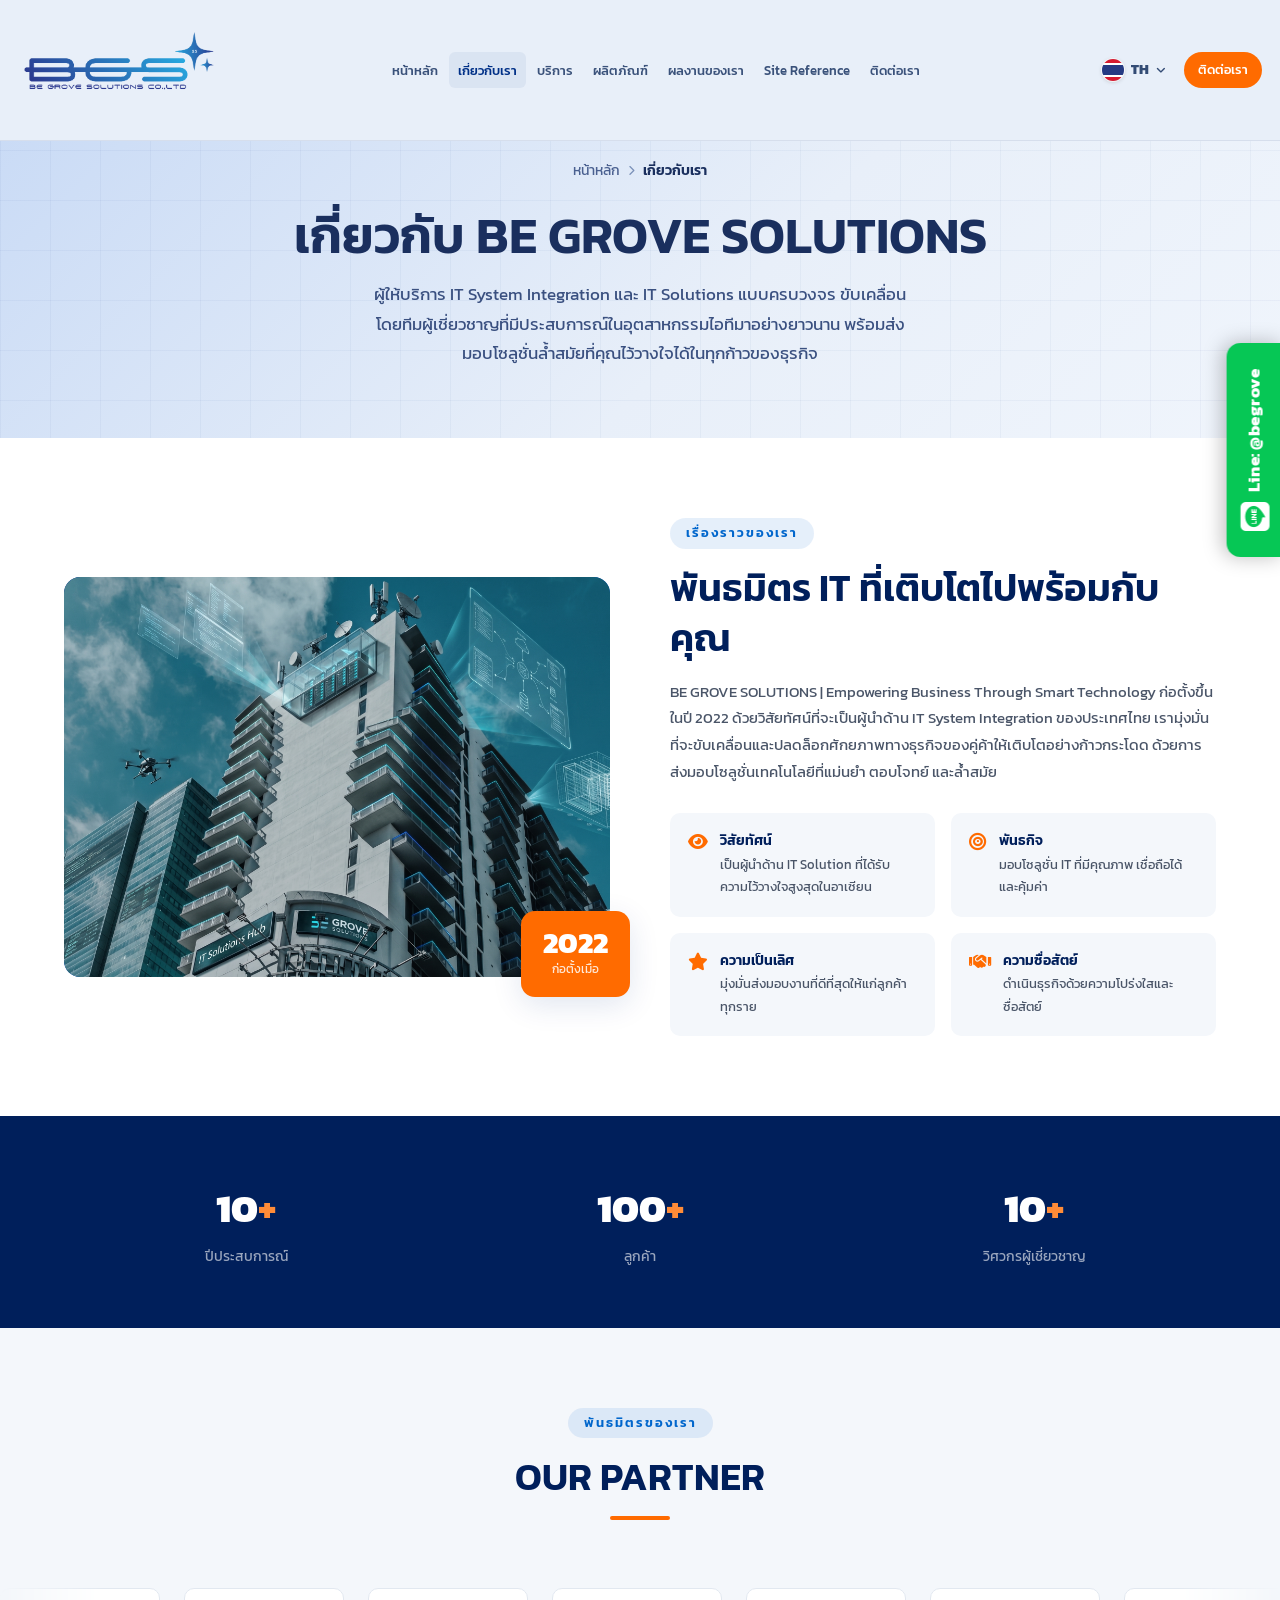
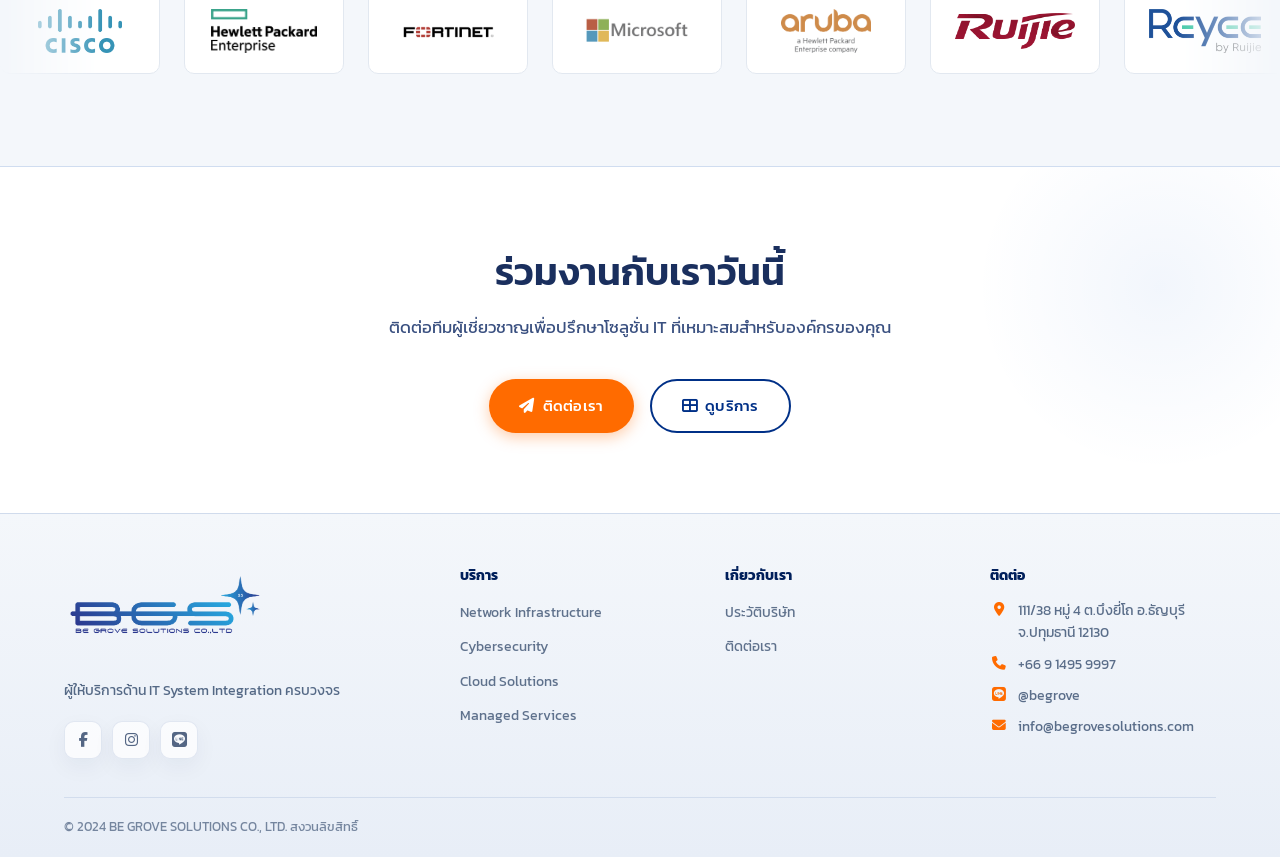
==== commit 29e3348b: "Fix Thai solution spelling" ====
--- a/about.html
+++ b/about.html
@@ -62,7 +62,7 @@
       <span data-th="เกี่ยวกับเรา" data-en="About Us">เกี่ยวกับเรา</span>
     </div>
     <h1 data-th="เกี่ยวกับ BE GROVE SOLUTIONS" data-en="About BE GROVE SOLUTIONS">เกี่ยวกับ BE GROVE SOLUTIONS</h1>
-    <p data-th="ผู้ให้บริการ IT System Integration และ IT Solutions แบบครบวงจร ขับเคลื่อนโดยทีมผู้เชี่ยวชาญที่มีประสบการณ์ในอุตสาหกรรมไอทีมาอย่างยาวนาน พร้อมส่งมอบโซลูชันล้ำสมัยที่คุณไว้วางใจได้ในทุกก้าวของธุรกิจ" data-en="A complete IT System Integration and IT Solutions provider driven by an experienced IT team, delivering modern solutions you can trust at every step of your business.">ผู้ให้บริการ IT System Integration และ IT Solutions แบบครบวงจร ขับเคลื่อนโดยทีมผู้เชี่ยวชาญที่มีประสบการณ์ในอุตสาหกรรมไอทีมาอย่างยาวนาน พร้อมส่งมอบโซลูชันล้ำสมัยที่คุณไว้วางใจได้ในทุกก้าวของธุรกิจ</p>
+    <p data-th="ผู้ให้บริการ IT System Integration และ IT Solutions แบบครบวงจร ขับเคลื่อนโดยทีมผู้เชี่ยวชาญที่มีประสบการณ์ในอุตสาหกรรมไอทีมาอย่างยาวนาน พร้อมส่งมอบโซลูชั่นล้ำสมัยที่คุณไว้วางใจได้ในทุกก้าวของธุรกิจ" data-en="A complete IT System Integration and IT Solutions provider driven by an experienced IT team, delivering modern solutions you can trust at every step of your business.">ผู้ให้บริการ IT System Integration และ IT Solutions แบบครบวงจร ขับเคลื่อนโดยทีมผู้เชี่ยวชาญที่มีประสบการณ์ในอุตสาหกรรมไอทีมาอย่างยาวนาน พร้อมส่งมอบโซลูชั่นล้ำสมัยที่คุณไว้วางใจได้ในทุกก้าวของธุรกิจ</p>
   </div>
 </section>
 
@@ -82,7 +82,7 @@
       <div class="about-text">
         <div class="section-tag" data-th="เรื่องราวของเรา" data-en="Our Story">เรื่องราวของเรา</div>
         <h2 data-th="พันธมิตร IT ที่เติบโตไปพร้อมกับคุณ" data-en="An IT Partner That Grows With You">พันธมิตร IT ที่เติบโตไปพร้อมกับคุณ</h2>
-        <p data-th="BE GROVE SOLUTIONS | Empowering Business Through Smart Technology ก่อตั้งขึ้นในปี 2022 ด้วยวิสัยทัศน์ที่จะเป็นผู้นำด้าน IT System Integration ของประเทศไทย เรามุ่งมั่นที่จะขับเคลื่อนและปลดล็อกศักยภาพทางธุรกิจของคู่ค้าให้เติบโตอย่างก้าวกระโดด ด้วยการส่งมอบโซลูชันเทคโนโลยีที่แม่นยำ ตอบโจทย์ และล้ำสมัย" data-en="BE GROVE SOLUTIONS | Empowering Business Through Smart Technology was founded in 2022 with a vision to become Thailand's leading IT System Integration provider. We help partners unlock business potential through precise, relevant, and modern technology solutions.">BE GROVE SOLUTIONS | Empowering Business Through Smart Technology ก่อตั้งขึ้นในปี 2022 ด้วยวิสัยทัศน์ที่จะเป็นผู้นำด้าน IT System Integration ของประเทศไทย เรามุ่งมั่นที่จะขับเคลื่อนและปลดล็อกศักยภาพทางธุรกิจของคู่ค้าให้เติบโตอย่างก้าวกระโดด ด้วยการส่งมอบโซลูชันเทคโนโลยีที่แม่นยำ ตอบโจทย์ และล้ำสมัย</p>
+        <p data-th="BE GROVE SOLUTIONS | Empowering Business Through Smart Technology ก่อตั้งขึ้นในปี 2022 ด้วยวิสัยทัศน์ที่จะเป็นผู้นำด้าน IT System Integration ของประเทศไทย เรามุ่งมั่นที่จะขับเคลื่อนและปลดล็อกศักยภาพทางธุรกิจของคู่ค้าให้เติบโตอย่างก้าวกระโดด ด้วยการส่งมอบโซลูชั่นเทคโนโลยีที่แม่นยำ ตอบโจทย์ และล้ำสมัย" data-en="BE GROVE SOLUTIONS | Empowering Business Through Smart Technology was founded in 2022 with a vision to become Thailand's leading IT System Integration provider. We help partners unlock business potential through precise, relevant, and modern technology solutions.">BE GROVE SOLUTIONS | Empowering Business Through Smart Technology ก่อตั้งขึ้นในปี 2022 ด้วยวิสัยทัศน์ที่จะเป็นผู้นำด้าน IT System Integration ของประเทศไทย เรามุ่งมั่นที่จะขับเคลื่อนและปลดล็อกศักยภาพทางธุรกิจของคู่ค้าให้เติบโตอย่างก้าวกระโดด ด้วยการส่งมอบโซลูชั่นเทคโนโลยีที่แม่นยำ ตอบโจทย์ และล้ำสมัย</p>
         <div class="about-values">
           <div class="value-item">
             <i class="fas fa-eye"></i>
@@ -95,7 +95,7 @@
             <i class="fas fa-bullseye"></i>
             <div>
               <h5 data-th="พันธกิจ" data-en="Mission">พันธกิจ</h5>
-              <p data-th="มอบโซลูชัน IT ที่มีคุณภาพ เชื่อถือได้ และคุ้มค่า" data-en="Deliver quality, reliable, and cost-effective IT solutions.">มอบโซลูชัน IT ที่มีคุณภาพ เชื่อถือได้ และคุ้มค่า</p>
+              <p data-th="มอบโซลูชั่น IT ที่มีคุณภาพ เชื่อถือได้ และคุ้มค่า" data-en="Deliver quality, reliable, and cost-effective IT solutions.">มอบโซลูชั่น IT ที่มีคุณภาพ เชื่อถือได้ และคุ้มค่า</p>
             </div>
           </div>
           <div class="value-item">
@@ -176,7 +176,7 @@
   <div class="container">
     <div class="cta-inner">
       <h2 data-th="ร่วมงานกับเราวันนี้" data-en="Work With Us Today">ร่วมงานกับเราวันนี้</h2>
-      <p data-th="ติดต่อทีมผู้เชี่ยวชาญเพื่อปรึกษาโซลูชัน IT ที่เหมาะสมสำหรับองค์กรของคุณ" data-en="Contact our expert team to discuss the right IT solution for your organization.">ติดต่อทีมผู้เชี่ยวชาญเพื่อปรึกษาโซลูชัน IT ที่เหมาะสมสำหรับองค์กรของคุณ</p>
+      <p data-th="ติดต่อทีมผู้เชี่ยวชาญเพื่อปรึกษาโซลูชั่น IT ที่เหมาะสมสำหรับองค์กรของคุณ" data-en="Contact our expert team to discuss the right IT solution for your organization.">ติดต่อทีมผู้เชี่ยวชาญเพื่อปรึกษาโซลูชั่น IT ที่เหมาะสมสำหรับองค์กรของคุณ</p>
       <div class="cta-buttons">
         <a href="contact.html" class="btn btn-primary"><i class="fas fa-paper-plane"></i> <span data-th="ติดต่อเรา" data-en="Contact Us">ติดต่อเรา</span></a>
         <a href="services.html" class="btn btn-outline"><i class="fas fa-th-large"></i> <span data-th="ดูบริการ" data-en="Our Services">ดูบริการ</span></a>
--- a/css/style.css
+++ b/css/style.css
@@ -114,8 +114,8 @@
 }
 .navbar.solid { background: #e8eff9; }
 .nav-container {
-  max-width: 1200px; margin: 0 auto; padding: 0 24px;
-  display: flex; align-items: center; justify-content: space-between;
+  max-width: 1380px; margin: 0 auto; padding: 0 18px;
+  display: flex; align-items: center; justify-content: space-between; gap: 12px;
   height: 140px;
 }
 /* ── Logo: blue logo บน page bg ขาว — สะอาด ไม่ต้องมี card ── */
@@ -124,26 +124,28 @@
   transition: var(--transition);
 }
 .nav-logo-img {
-  height: 112px;
+  height: 96px;
   width: auto;
   object-fit: contain;
   display: block;
   transition: var(--transition);
 }
 .nav-logo:hover .nav-logo-img { transform: scale(1.03); }
-.nav-menu { display: flex; align-items: center; gap: 4px; }
+.nav-menu { flex: 1 1 auto; min-width: 0; display: flex; align-items: center; justify-content: center; gap: 2px; }
+.nav-menu li { flex: 0 0 auto; }
 .nav-link {
-  color: rgba(0, 30, 80, 0.75); font-size: 0.9rem; font-weight: 500;
-  padding: 8px 14px; border-radius: 6px; transition: var(--transition);
+  color: rgba(0, 30, 80, 0.75); font-size: 0.84rem; font-weight: 500;
+  padding: 8px 9px; border-radius: 6px; transition: var(--transition);
   font-family: var(--font-thai);
+  white-space: nowrap;
 }
 .nav-link:hover, .nav-link.active { color: var(--primary); background: rgba(0, 48, 135, 0.06); }
-.nav-right { display: flex; align-items: center; gap: 12px; }
+.nav-right { flex: 0 0 auto; display: flex; align-items: center; gap: 8px; }
 .lang-switch {
   position: relative;
   display: inline-flex;
   align-items: flex-start;
-  min-width: 84px;
+  min-width: 76px;
   z-index: 40;
 }
 .lang-btn {
@@ -223,8 +225,8 @@
   background: rgba(0, 30, 80, 0.08);
 }
 .nav-contact-btn {
-  background: var(--accent); color: #fff; padding: 8px 20px;
-  border-radius: 50px; font-size: 0.85rem; font-weight: 500;
+  background: var(--accent); color: #fff; padding: 8px 14px;
+  border-radius: 50px; font-size: 0.8rem; font-weight: 500;
   transition: var(--transition); font-family: var(--font-thai);
 }
 .nav-contact-btn:hover { background: var(--accent-light); transform: translateY(-1px); }
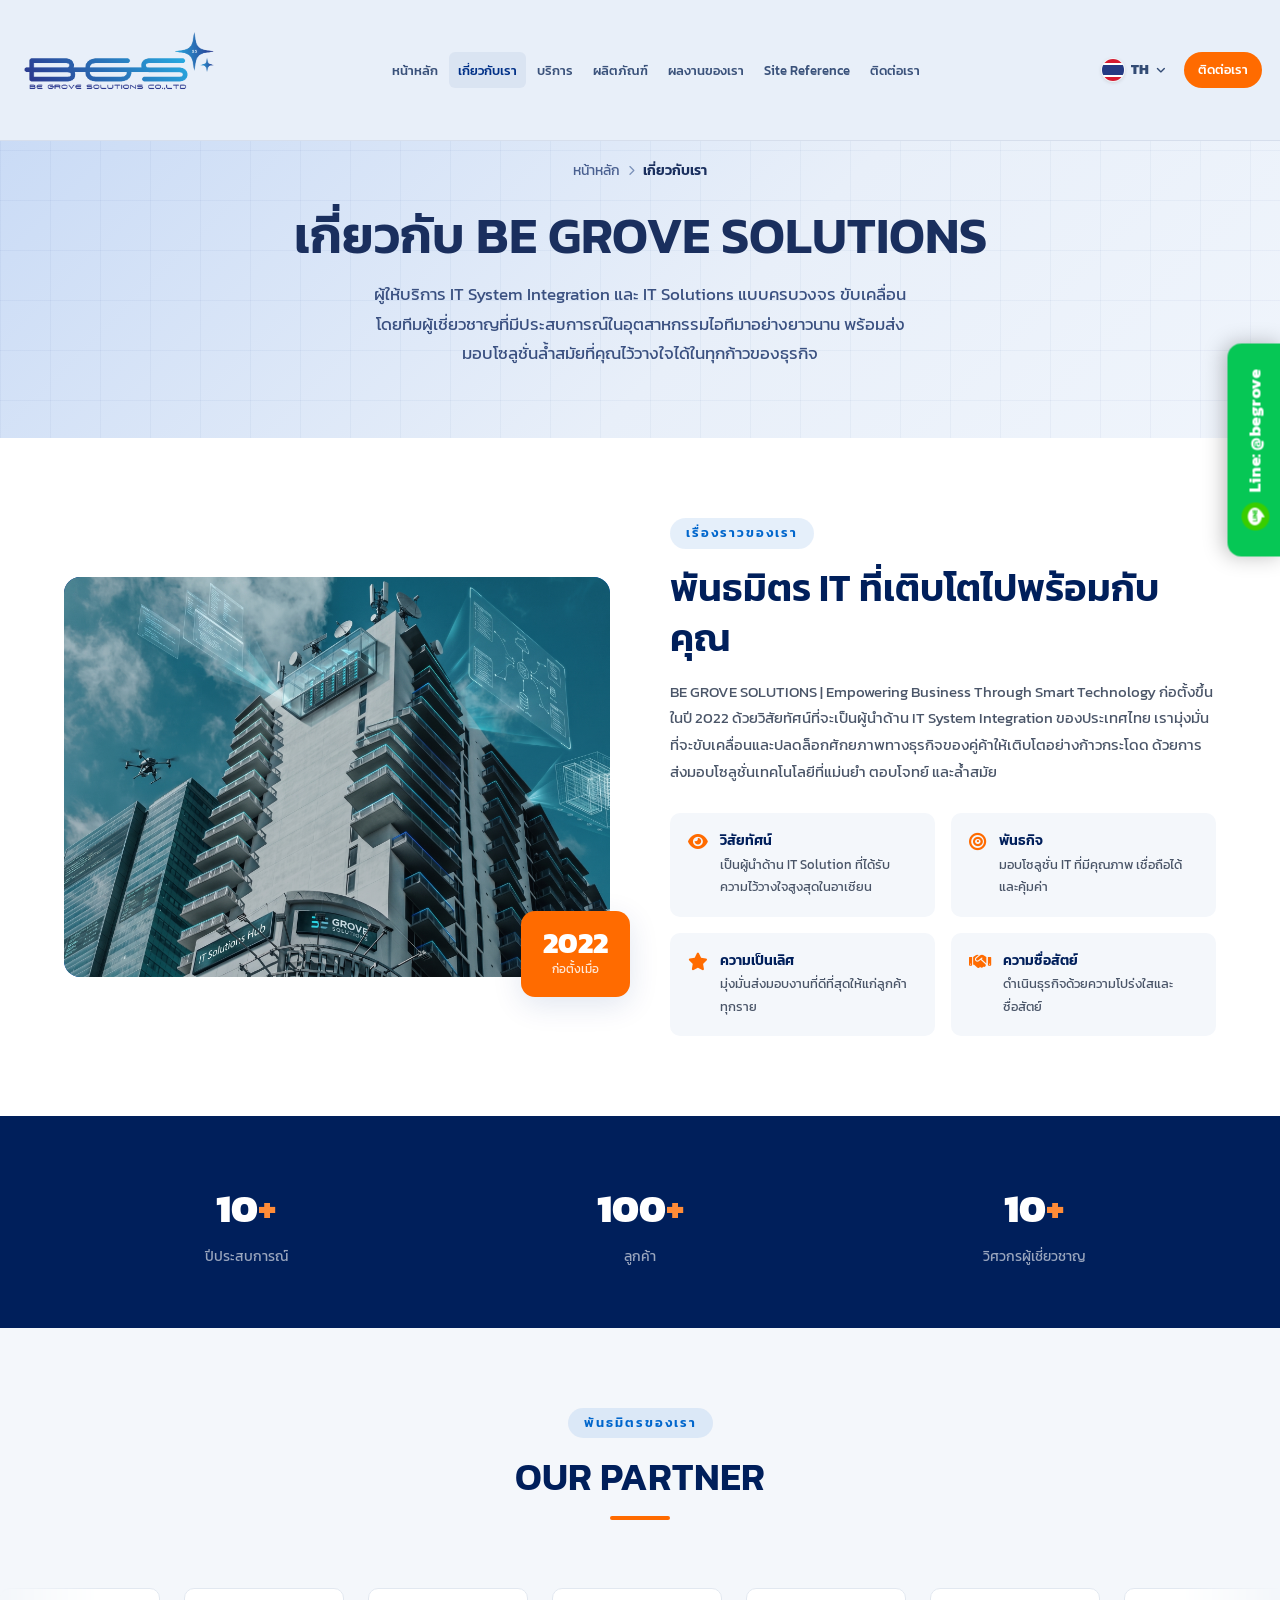
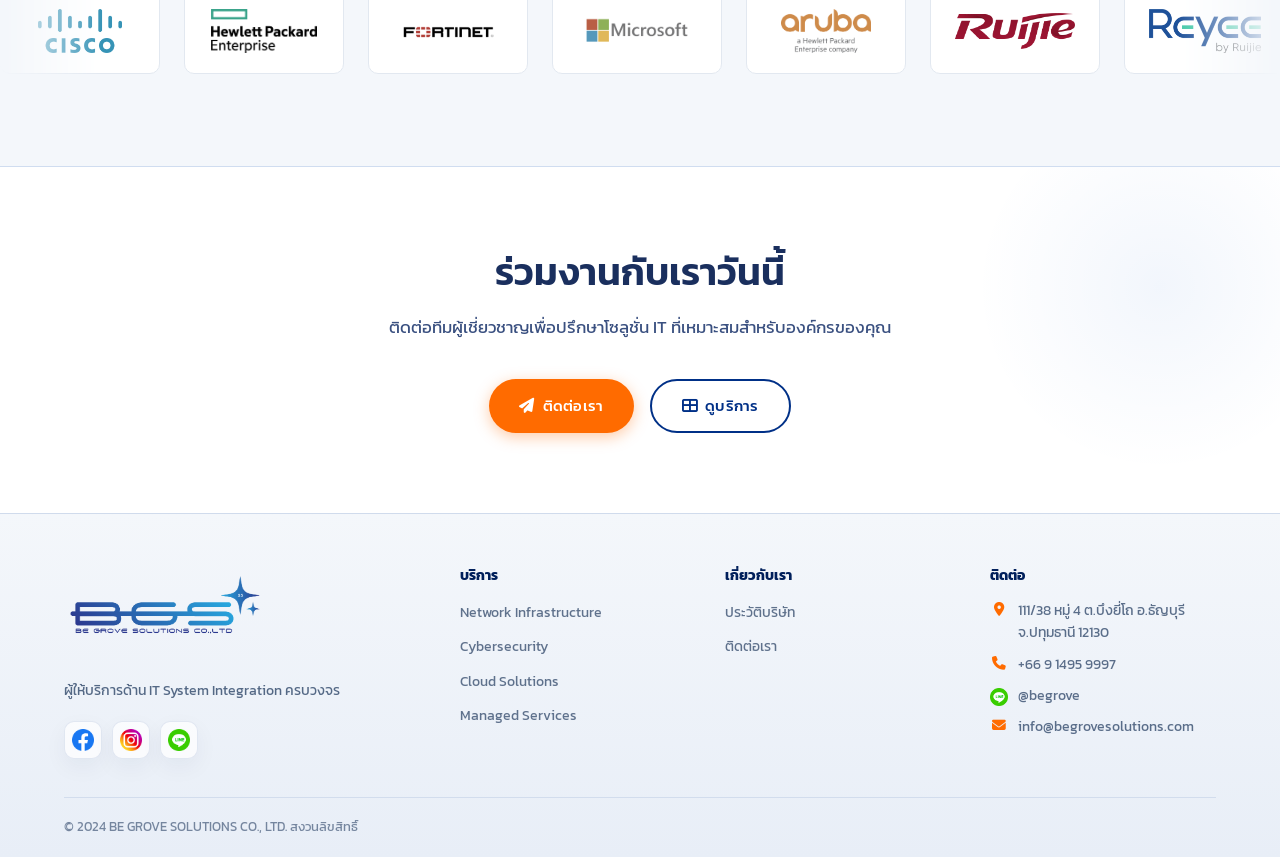
==== commit 725435ef: "Use custom social media icons" ====
--- a/about.html
+++ b/about.html
@@ -195,9 +195,9 @@
         </div>
         <p data-th="ผู้ให้บริการด้าน IT System Integration ครบวงจร" data-en="A complete IT System Integration service provider.">ผู้ให้บริการด้าน IT System Integration ครบวงจร</p>
         <div class="footer-social">
-          <a href="https://www.facebook.com/profile.php?id=100091467513179" target="_blank" rel="noopener"><i class="fab fa-facebook-f"></i></a>
-          <a href="https://www.instagram.com/begrovesolutions?igsh=bWhna2h3eXF0ODZ2&utm_source=qr" target="_blank" rel="noopener" aria-label="Instagram"><i class="fab fa-instagram"></i></a>
-          <a href="https://line.me/ti/p/@begrove" target="_blank" rel="noopener"><i class="fab fa-line"></i></a>
+          <a href="https://www.facebook.com/profile.php?id=100091467513179" target="_blank" rel="noopener"><img src="images/icon/facebook-icon.png" alt="Facebook" class="social-icon-img" loading="lazy" /></a>
+          <a href="https://www.instagram.com/begrovesolutions?igsh=bWhna2h3eXF0ODZ2&utm_source=qr" target="_blank" rel="noopener" aria-label="Instagram"><img src="images/icon/ig-icon.png" alt="Instagram" class="social-icon-img" loading="lazy" /></a>
+          <a href="https://line.me/ti/p/@begrove" target="_blank" rel="noopener"><img src="images/icon/line-icon.png" alt="LINE" class="social-icon-img" loading="lazy" /></a>
         </div>
       </div>
 
@@ -223,7 +223,7 @@
         <ul>
           <li class="contact-li"><i class="fas fa-map-marker-alt"></i><span data-th="111/38 หมู่ 4 ต.บึงยี่โถ อ.ธัญบุรี จ.ปทุมธานี 12130" data-en="111/38 Moo 4, Buengyitho, Thanyaburi, Pathumtani 12130">111/38 หมู่ 4 ต.บึงยี่โถ อ.ธัญบุรี จ.ปทุมธานี 12130</span></li>
           <li class="contact-li"><i class="fas fa-phone"></i><span>+66 9 1495 9997</span></li>
-          <li class="contact-li"><i class="fab fa-line"></i><span>@begrove</span></li>
+          <li class="contact-li"><img src="images/icon/line-icon.png" alt="LINE" class="footer-contact-icon-img" loading="lazy" /><span>@begrove</span></li>
           <li class="contact-li"><i class="fas fa-envelope"></i><span>info@begrovesolutions.com</span></li>
         </ul>
       </div>
@@ -239,7 +239,7 @@
 <!-- STICKY LINE TAB -->
 <a href="https://line.me/ti/p/@begrove" target="_blank" class="sticky-line-tab" title="Chat with us on LINE">
   <div class="slt-inner">
-    <i class="fab fa-line slt-icon"></i>
+    <img src="images/icon/line-icon.png" alt="LINE" class="slt-icon-img" loading="lazy" />
     <span class="slt-label">Line: @begrove</span>
   </div>
 </a>
--- a/css/style.css
+++ b/css/style.css
@@ -277,8 +277,63 @@
 }
 .hero-content {
   position: relative; z-index: 2;
-  max-width: 1200px; margin: 0 auto; padding: 180px 24px 80px;
-  display: grid; grid-template-columns: 1fr 1fr; gap: 60px; align-items: center;
+  max-width: 1200px; margin: 0 auto; padding: 200px 24px 72px;
+  display: grid; grid-template-columns: 1fr 1fr; column-gap: 60px; row-gap: 22px; align-items: center;
+}
+.hero-brand-lockup {
+  grid-column: 1 / -1;
+  width: min(100%, 900px);
+  margin: 0 auto;
+  text-align: center;
+}
+.hero-brand-name {
+  display: inline-block;
+  margin-bottom: 12px;
+  color: var(--primary);
+  font-size: clamp(2.45rem, 6vw, 4.35rem);
+  font-weight: 800;
+  font-style: italic;
+  letter-spacing: 0.035em;
+  line-height: 0.95;
+  text-transform: uppercase;
+  text-shadow: 0 12px 34px rgba(0, 48, 135, 0.12);
+}
+.hero-brand-name::after {
+  content: "";
+  display: block;
+  width: min(68%, 520px);
+  height: 1px;
+  margin: 16px auto 0;
+  background: linear-gradient(90deg, transparent, rgba(0, 82, 204, 0.36), transparent);
+}
+.hero-slogan {
+  display: flex;
+  align-items: center;
+  justify-content: center;
+  gap: 22px;
+  margin: 0;
+  color: var(--primary-dark);
+  font-family: 'Georgia', 'Times New Roman', serif;
+  font-size: clamp(1.55rem, 3.35vw, 2.75rem);
+  font-style: italic;
+  font-weight: 500;
+  letter-spacing: 0.02em;
+  line-height: 1.25;
+}
+.hero-slogan strong {
+  color: var(--accent);
+  font-family: inherit;
+  font-weight: 700;
+  letter-spacing: 0.075em;
+  text-transform: uppercase;
+}
+.hero-slogan .slogan-line {
+  flex: 0 1 72px;
+  height: 1px;
+  background: linear-gradient(90deg, transparent, rgba(232, 112, 38, 0.68));
+}
+.hero-slogan .slogan-line:last-child {
+  background: linear-gradient(90deg, rgba(232, 112, 38, 0.68), transparent);
 }
 .hero-text { }
 .hero-badge {
@@ -648,11 +703,32 @@
 .ci-text .value { font-size: 0.92rem; color: var(--text-dark); font-weight: 500; }
 .social-links { display: flex; gap: 10px; }
 .social-link {
-  width: 40px; height: 40px; border-radius: 10px; border: 1px solid var(--border);
-  display: flex; align-items: center; justify-content: center; font-size: 1rem;
-  color: var(--text-light); transition: var(--transition);
-}
-.social-link:hover { background: var(--primary); color: #fff; border-color: var(--primary); }
+  width: 42px; height: 42px; border-radius: 12px; border: 1px solid var(--border);
+  display: flex; align-items: center; justify-content: center;
+  background: #fff;
+  box-shadow: 0 8px 22px rgba(0, 30, 80, 0.05);
+  transition: var(--transition);
+}
+.social-link:hover { transform: translateY(-2px); border-color: rgba(0,48,135,0.18); box-shadow: 0 12px 28px rgba(0, 48, 135, 0.12); }
+.social-icon-img {
+  width: 22px;
+  height: 22px;
+  object-fit: contain;
+  display: block;
+}
+.contact-icon-img {
+  width: 24px;
+  height: 24px;
+  object-fit: contain;
+  display: block;
+}
+.button-icon-img {
+  width: 22px;
+  height: 22px;
+  object-fit: contain;
+  display: inline-block;
+  flex-shrink: 0;
+}
 .contact-form-card {
   background: #fff; border: 1px solid var(--border); border-radius: var(--radius-lg); padding: 40px;
   box-shadow: var(--shadow-sm); min-width: 0;
@@ -751,11 +827,14 @@
   box-shadow: 0 8px 22px rgba(0, 30, 80, 0.05);
   transition: transform .18s ease, box-shadow .18s ease, background .18s ease, color .18s ease, border-color .18s ease;
 }
+.footer-social .social-icon-img {
+  width: 22px;
+  height: 22px;
+}
 .footer-social a:hover {
   transform: translateY(-2px);
-  background: var(--primary);
-  border-color: var(--primary);
-  color: #fff;
+  background: #fff;
+  border-color: rgba(0, 48, 135, 0.18);
   box-shadow: 0 12px 26px rgba(0, 48, 135, 0.18);
 }
 .footer-col h4 {
@@ -787,6 +866,13 @@
   font-size: 0.86rem;
   margin-top: 4px;
   text-align: center;
+}
+.footer-contact-icon-img {
+  width: 18px;
+  height: 18px;
+  object-fit: contain;
+  display: block;
+  margin-top: 4px;
 }
 .footer-col .contact-li span {
   min-width: 0;
@@ -817,6 +903,7 @@
   .footer-inner { grid-template-columns: 1fr; gap: 30px; }
   .footer-links { grid-template-columns: repeat(3, minmax(0, 1fr)); }
   .hero-content { grid-template-columns: 1fr; text-align: center; }
+  .hero-brand-lockup { margin-bottom: 0; }
   .hero-visual { display: none; }
   .hero-cta { justify-content: center; }
   .hero-stats { justify-content: center; }
@@ -831,6 +918,20 @@
   .nav-menu, .nav-right { display: none; }
   .hamburger { display: flex; }
   .container { padding: 0 18px; }
+  .hero-content { padding-top: 168px; padding-bottom: 60px; gap: 28px; }
+  .hero-brand-lockup { margin: 0 auto; }
+  .hero-brand-name {
+    font-size: clamp(2rem, 10.8vw, 3rem);
+    letter-spacing: 0.015em;
+    line-height: 1.02;
+  }
+  .hero-brand-name::after { margin-top: 12px; width: 72%; }
+  .hero-slogan {
+    gap: 12px;
+    font-size: clamp(1.25rem, 6.4vw, 1.95rem);
+    letter-spacing: 0;
+  }
+  .hero-slogan .slogan-line { flex-basis: 34px; }
   .services-grid { grid-template-columns: 1fr; }
   .products-grid { grid-template-columns: 1fr; }
   .products-full-grid { grid-template-columns: 1fr; }
@@ -875,6 +976,10 @@
 }
 @media (max-width: 480px) {
   .container { padding: 0 16px; }
+  .hero-content { padding: 148px 18px 54px; }
+  .hero-brand-lockup { margin-bottom: 0; }
+  .hero-slogan { flex-wrap: wrap; }
+  .hero-slogan .slogan-line { display: none; }
   .page-hero { padding: 96px 0 48px; }
   .page-hero h1 { font-size: clamp(1.8rem, 9vw, 2.4rem); }
   .page-hero p { font-size: 0.95rem; }
@@ -1108,10 +1213,12 @@
   gap: 10px;
   white-space: nowrap;
 }
-.slt-icon {
-  color: #fff;
-  font-size: 1.8rem;
-  line-height: 1;
+.slt-icon-img {
+  width: 28px;
+  height: 28px;
+  object-fit: contain;
+  display: block;
+  flex-shrink: 0;
 }
 .slt-label {
   color: #fff;
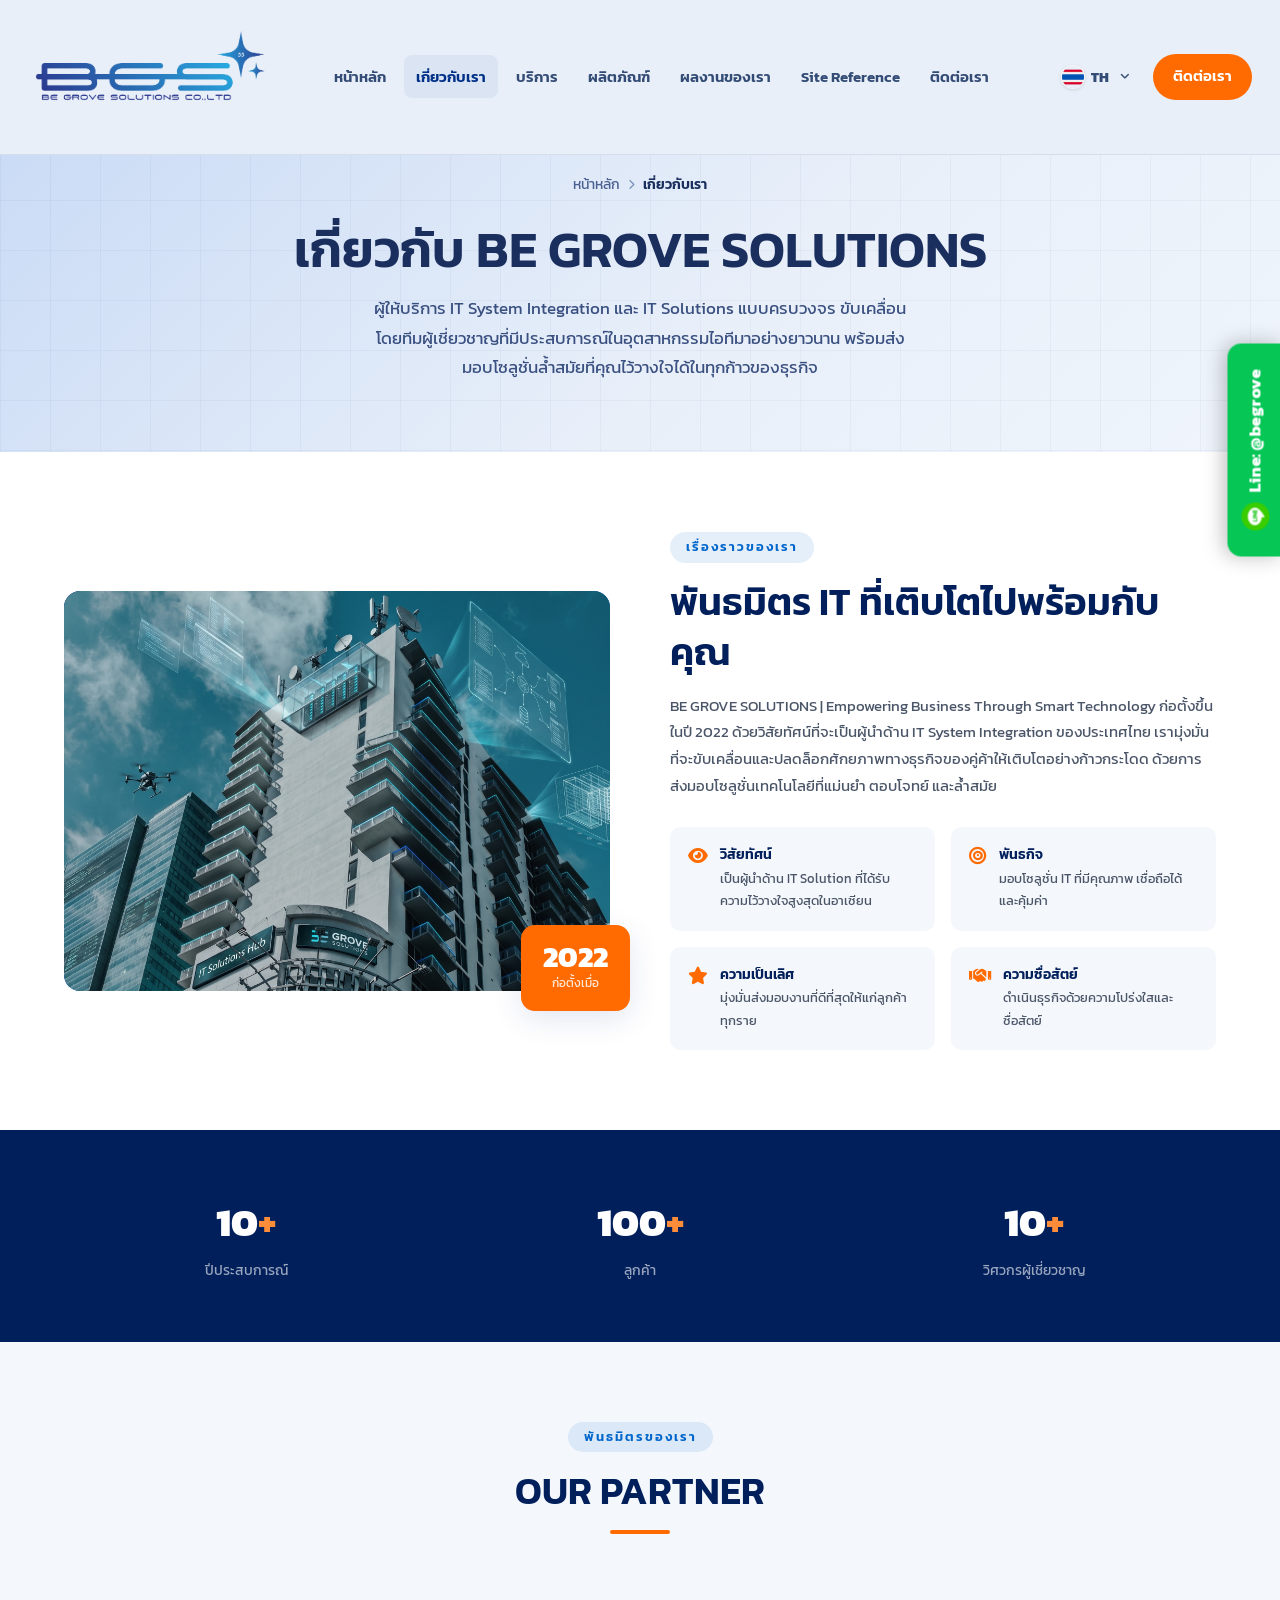
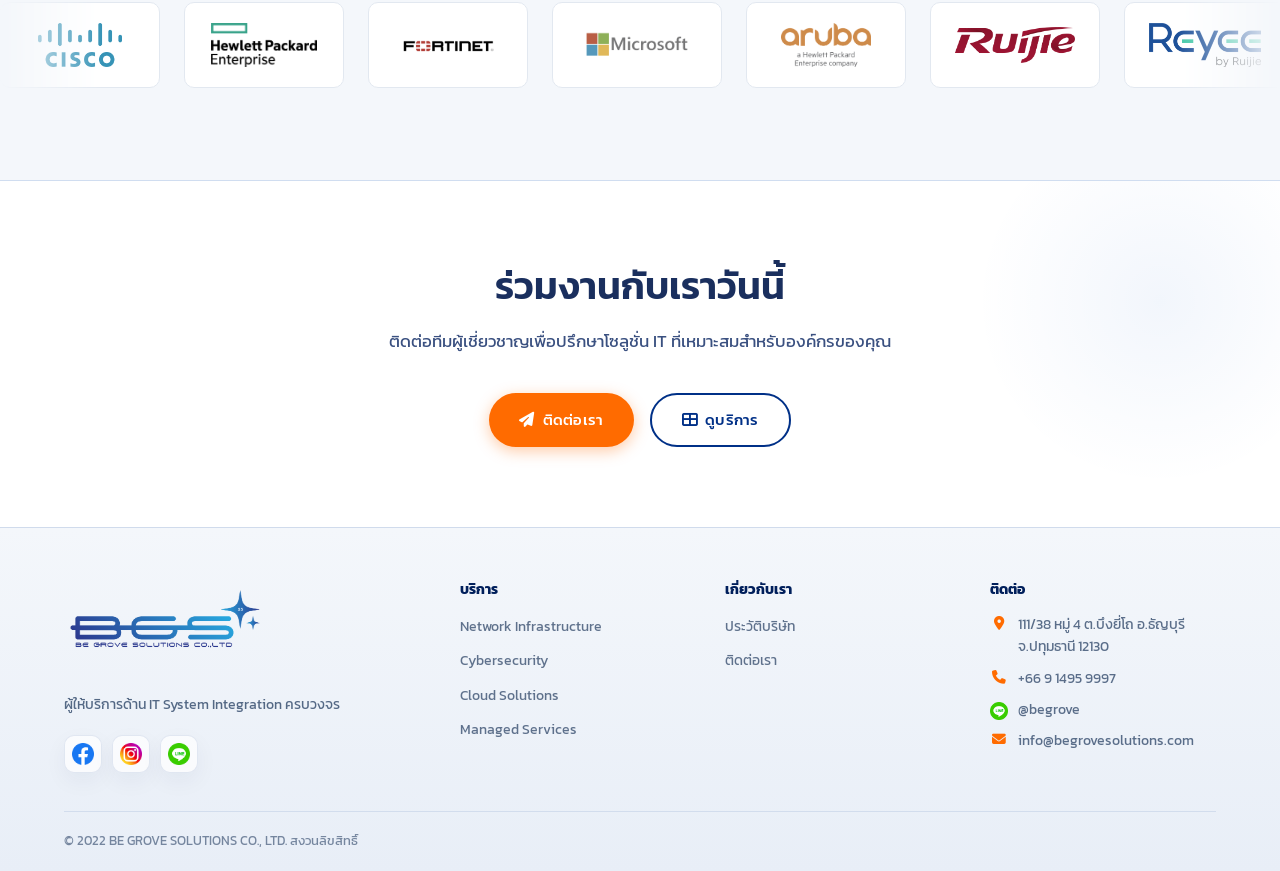
==== commit 8db984cd: "Set footer copyright year" ====
--- a/about.html
+++ b/about.html
@@ -230,7 +230,7 @@
     </div>
     </div>
     <div class="footer-bottom">
-      <p data-th="© 2024 BE GROVE SOLUTIONS CO., LTD. สงวนลิขสิทธิ์" data-en="© 2024 BE GROVE SOLUTIONS CO., LTD. All Rights Reserved.">© 2024 BE GROVE SOLUTIONS CO., LTD. สงวนลิขสิทธิ์</p>
+      <p data-th="© 2022 BE GROVE SOLUTIONS CO., LTD. สงวนลิขสิทธิ์" data-en="© 2022 BE GROVE SOLUTIONS CO., LTD. All Rights Reserved.">© 2022 BE GROVE SOLUTIONS CO., LTD. สงวนลิขสิทธิ์</p>
     </div>
   </div>
 </footer>
--- a/css/style.css
+++ b/css/style.css
@@ -114,9 +114,9 @@
 }
 .navbar.solid { background: #e8eff9; }
 .nav-container {
-  max-width: 1380px; margin: 0 auto; padding: 0 18px;
-  display: flex; align-items: center; justify-content: space-between; gap: 12px;
-  height: 140px;
+  max-width: 1440px; margin: 0 auto; padding: 0 28px;
+  display: flex; align-items: center; justify-content: space-between; gap: 16px;
+  height: 154px;
 }
 /* ── Logo: blue logo บน page bg ขาว — สะอาด ไม่ต้องมี card ── */
 .nav-logo {
@@ -124,42 +124,42 @@
   transition: var(--transition);
 }
 .nav-logo-img {
-  height: 96px;
+  height: 116px;
   width: auto;
   object-fit: contain;
   display: block;
   transition: var(--transition);
 }
 .nav-logo:hover .nav-logo-img { transform: scale(1.03); }
-.nav-menu { flex: 1 1 auto; min-width: 0; display: flex; align-items: center; justify-content: center; gap: 2px; }
+.nav-menu { flex: 1 1 auto; min-width: 0; display: flex; align-items: center; justify-content: center; gap: 6px; }
 .nav-menu li { flex: 0 0 auto; }
 .nav-link {
-  color: rgba(0, 30, 80, 0.75); font-size: 0.84rem; font-weight: 500;
-  padding: 8px 9px; border-radius: 6px; transition: var(--transition);
+  color: rgba(0, 30, 80, 0.78); font-size: 0.94rem; font-weight: 600;
+  padding: 10px 12px; border-radius: 8px; transition: var(--transition);
   font-family: var(--font-thai);
   white-space: nowrap;
 }
 .nav-link:hover, .nav-link.active { color: var(--primary); background: rgba(0, 48, 135, 0.06); }
-.nav-right { flex: 0 0 auto; display: flex; align-items: center; gap: 8px; }
+.nav-right { flex: 0 0 auto; display: flex; align-items: center; gap: 12px; }
 .lang-switch {
   position: relative;
   display: inline-flex;
   align-items: flex-start;
-  min-width: 76px;
+  min-width: 84px;
   z-index: 40;
 }
 .lang-btn {
   display: none;
   align-items: center;
   gap: 7px;
-  width: 84px;
-  min-height: 34px;
-  padding: 6px 10px;
+  width: 90px;
+  min-height: 38px;
+  padding: 7px 11px;
   border: none;
   border-radius: 4px;
   color: rgba(0, 30, 80, 0.78);
   background: rgba(255, 255, 255, 0.92);
-  font-size: 0.86rem;
+  font-size: 0.9rem;
   font-weight: 800;
   line-height: 1;
   transition: var(--transition);
@@ -173,26 +173,16 @@
   width: 22px;
   height: 22px;
   border-radius: 50%;
+  background-position: center;
+  background-repeat: no-repeat;
+  background-size: cover;
   box-shadow: 0 0 0 1px rgba(255, 255, 255, 0.75), 0 1px 4px rgba(0, 0, 0, 0.18);
 }
 .lang-btn[data-lang="th"]::before {
-  background: linear-gradient(
-    to bottom,
-    #d51b30 0 16%,
-    #fff 16% 28%,
-    #253a83 28% 72%,
-    #fff 72% 84%,
-    #d51b30 84% 100%
-  );
+  background-image: url('../images/icon/th-flag.png');
 }
 .lang-btn[data-lang="en"]::before {
-  content: "🇬🇧";
-  display: inline-flex;
-  align-items: center;
-  justify-content: center;
-  background: #1f3b88;
-  font-size: 18px;
-  line-height: 1;
+  background-image: url('../images/icon/us-flag.png');
 }
 .lang-btn.active {
   display: inline-flex;
@@ -225,8 +215,8 @@
   background: rgba(0, 30, 80, 0.08);
 }
 .nav-contact-btn {
-  background: var(--accent); color: #fff; padding: 8px 14px;
-  border-radius: 50px; font-size: 0.8rem; font-weight: 500;
+  background: var(--accent); color: #fff; padding: 11px 20px;
+  border-radius: 50px; font-size: 0.92rem; font-weight: 600;
   transition: var(--transition); font-family: var(--font-thai);
 }
 .nav-contact-btn:hover { background: var(--accent-light); transform: translateY(-1px); }
@@ -236,7 +226,7 @@
 }
 .hamburger span { width: 24px; height: 2px; background: var(--primary-dark); border-radius: 2px; transition: var(--transition); }
 .mobile-menu {
-  display: none; position: fixed; top: 140px; left: 0; width: 100%;
+  display: none; position: fixed; top: 154px; left: 0; width: 100%;
   background: #e8eff9; padding: 20px 24px 30px;
   border-top: 1px solid rgba(0, 30, 80, 0.10);
   box-shadow: 0 12px 30px rgba(0, 30, 80, 0.10);
@@ -277,14 +267,15 @@
 }
 .hero-content {
   position: relative; z-index: 2;
-  max-width: 1200px; margin: 0 auto; padding: 200px 24px 72px;
+  max-width: 1200px; margin: 0 auto; padding: 214px 24px 72px;
   display: grid; grid-template-columns: 1fr 1fr; column-gap: 60px; row-gap: 22px; align-items: center;
 }
 .hero-brand-lockup {
   grid-column: 1 / -1;
-  width: min(100%, 900px);
+  width: min(100%, 1080px);
   margin: 0 auto;
   text-align: center;
+  transform: translateY(-42px);
 }
 .hero-brand-name {
   display: inline-block;
@@ -327,6 +318,9 @@
   letter-spacing: 0.075em;
   text-transform: uppercase;
 }
+.hero-slogan > span:not(.slogan-line) {
+  white-space: nowrap;
+}
 .hero-slogan .slogan-line {
   flex: 0 1 72px;
   height: 1px;
@@ -566,7 +560,7 @@
    ============================================ */
 .page-hero {
   background: linear-gradient(135deg, #c5d8f5 0%, #e8eff9 60%, #f0f5fc 100%);
-  padding: 160px 0 70px; text-align: center; position: relative; overflow: hidden;
+  padding: 174px 0 70px; text-align: center; position: relative; overflow: hidden;
 }
 .page-hero::before {
   content: ''; position: absolute; inset: 0;
@@ -917,9 +911,12 @@
 @media (max-width: 768px) {
   .nav-menu, .nav-right { display: none; }
   .hamburger { display: flex; }
+  .nav-container { height: 120px; padding: 0 18px; }
+  .nav-logo-img { height: 86px; }
+  .mobile-menu { top: 120px; }
   .container { padding: 0 18px; }
   .hero-content { padding-top: 168px; padding-bottom: 60px; gap: 28px; }
-  .hero-brand-lockup { margin: 0 auto; }
+  .hero-brand-lockup { margin: 0 auto; transform: translateY(-20px); }
   .hero-brand-name {
     font-size: clamp(2rem, 10.8vw, 3rem);
     letter-spacing: 0.015em;
@@ -931,6 +928,7 @@
     font-size: clamp(1.25rem, 6.4vw, 1.95rem);
     letter-spacing: 0;
   }
+  .hero-slogan > span:not(.slogan-line) { white-space: normal; }
   .hero-slogan .slogan-line { flex-basis: 34px; }
   .services-grid { grid-template-columns: 1fr; }
   .products-grid { grid-template-columns: 1fr; }
@@ -977,10 +975,10 @@
 @media (max-width: 480px) {
   .container { padding: 0 16px; }
   .hero-content { padding: 148px 18px 54px; }
-  .hero-brand-lockup { margin-bottom: 0; }
+  .hero-brand-lockup { margin-bottom: 0; transform: none; }
   .hero-slogan { flex-wrap: wrap; }
   .hero-slogan .slogan-line { display: none; }
-  .page-hero { padding: 96px 0 48px; }
+  .page-hero { padding: 132px 0 48px; }
   .page-hero h1 { font-size: clamp(1.8rem, 9vw, 2.4rem); }
   .page-hero p { font-size: 0.95rem; }
   .contact-form-card { padding: 22px 16px; }
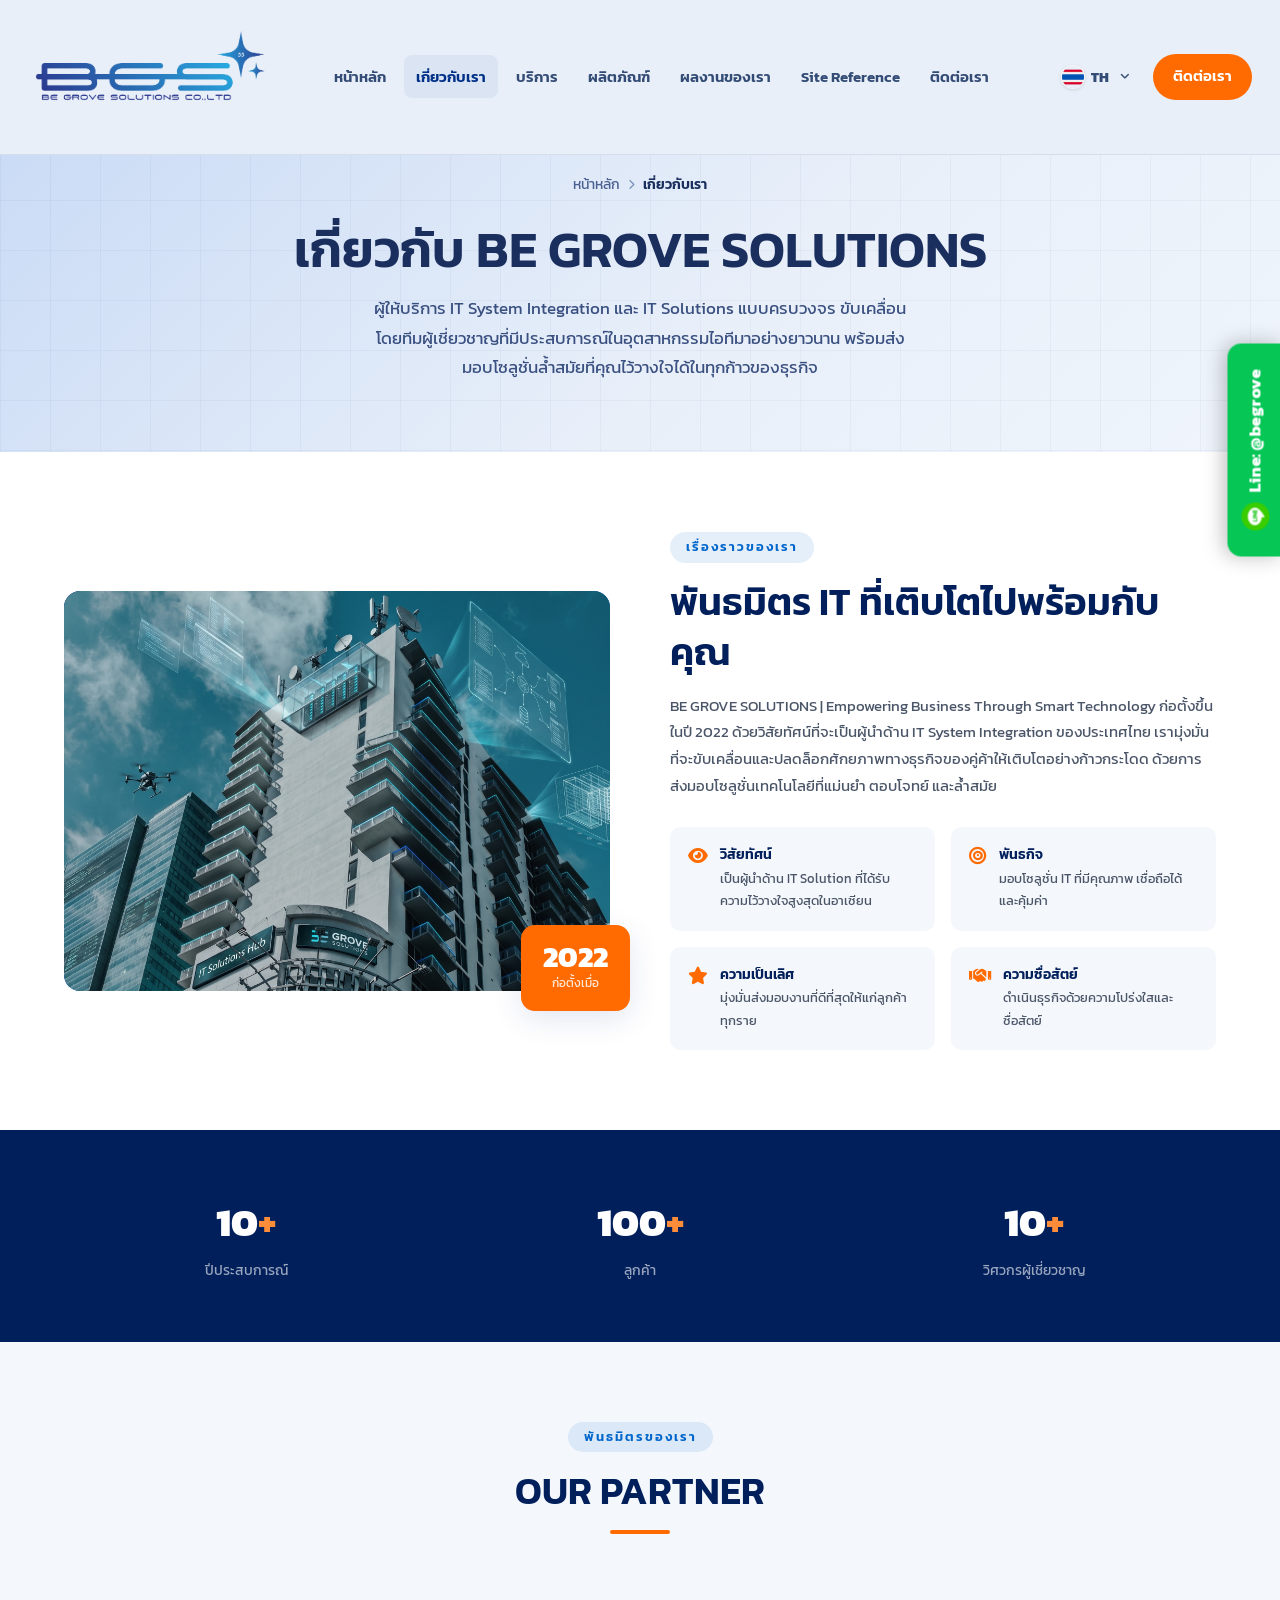
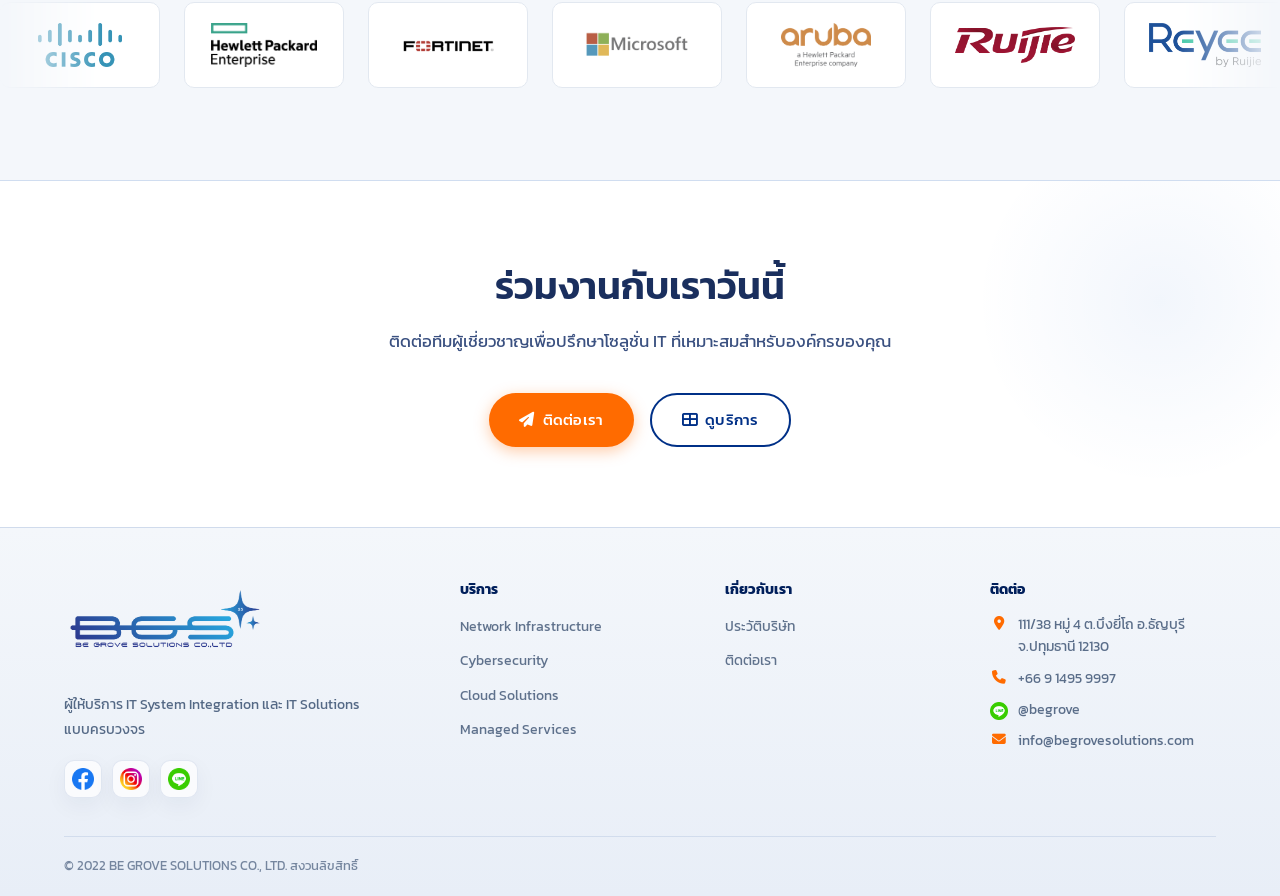
==== commit 54ccdac8: "Update footer company tagline" ====
--- a/about.html
+++ b/about.html
@@ -193,7 +193,7 @@
         <div class="logo-wrap">
           <img src="bgs-logo1.png" alt="BE GROVE SOLUTIONS CO., LTD" class="footer-logo-img" />
         </div>
-        <p data-th="ผู้ให้บริการด้าน IT System Integration ครบวงจร" data-en="A complete IT System Integration service provider.">ผู้ให้บริการด้าน IT System Integration ครบวงจร</p>
+        <p data-th="ผู้ให้บริการ IT System Integration และ IT Solutions แบบครบวงจร" data-en="A complete IT System Integration and IT Solutions provider.">ผู้ให้บริการ IT System Integration และ IT Solutions แบบครบวงจร</p>
         <div class="footer-social">
           <a href="https://www.facebook.com/profile.php?id=100091467513179" target="_blank" rel="noopener"><img src="images/icon/facebook-icon.png" alt="Facebook" class="social-icon-img" loading="lazy" /></a>
           <a href="https://www.instagram.com/begrovesolutions?igsh=bWhna2h3eXF0ODZ2&utm_source=qr" target="_blank" rel="noopener" aria-label="Instagram"><img src="images/icon/ig-icon.png" alt="Instagram" class="social-icon-img" loading="lazy" /></a>
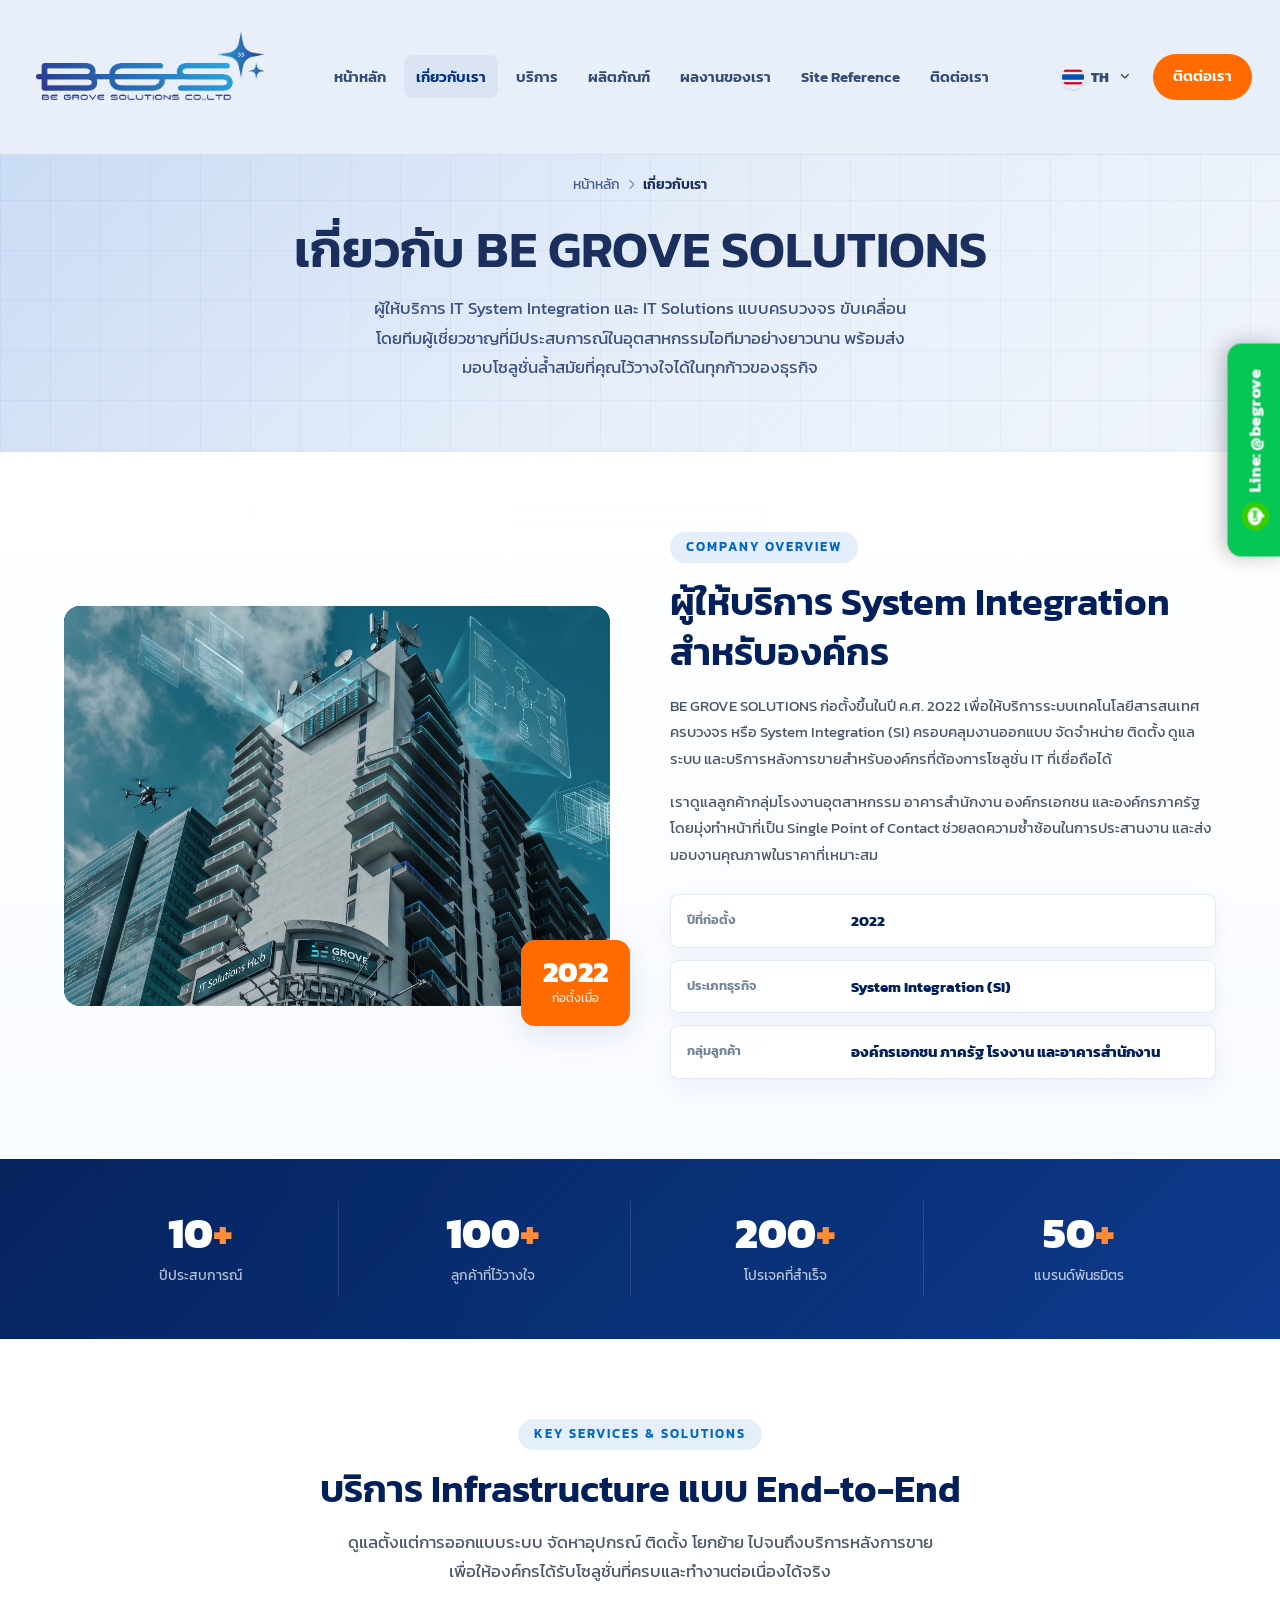
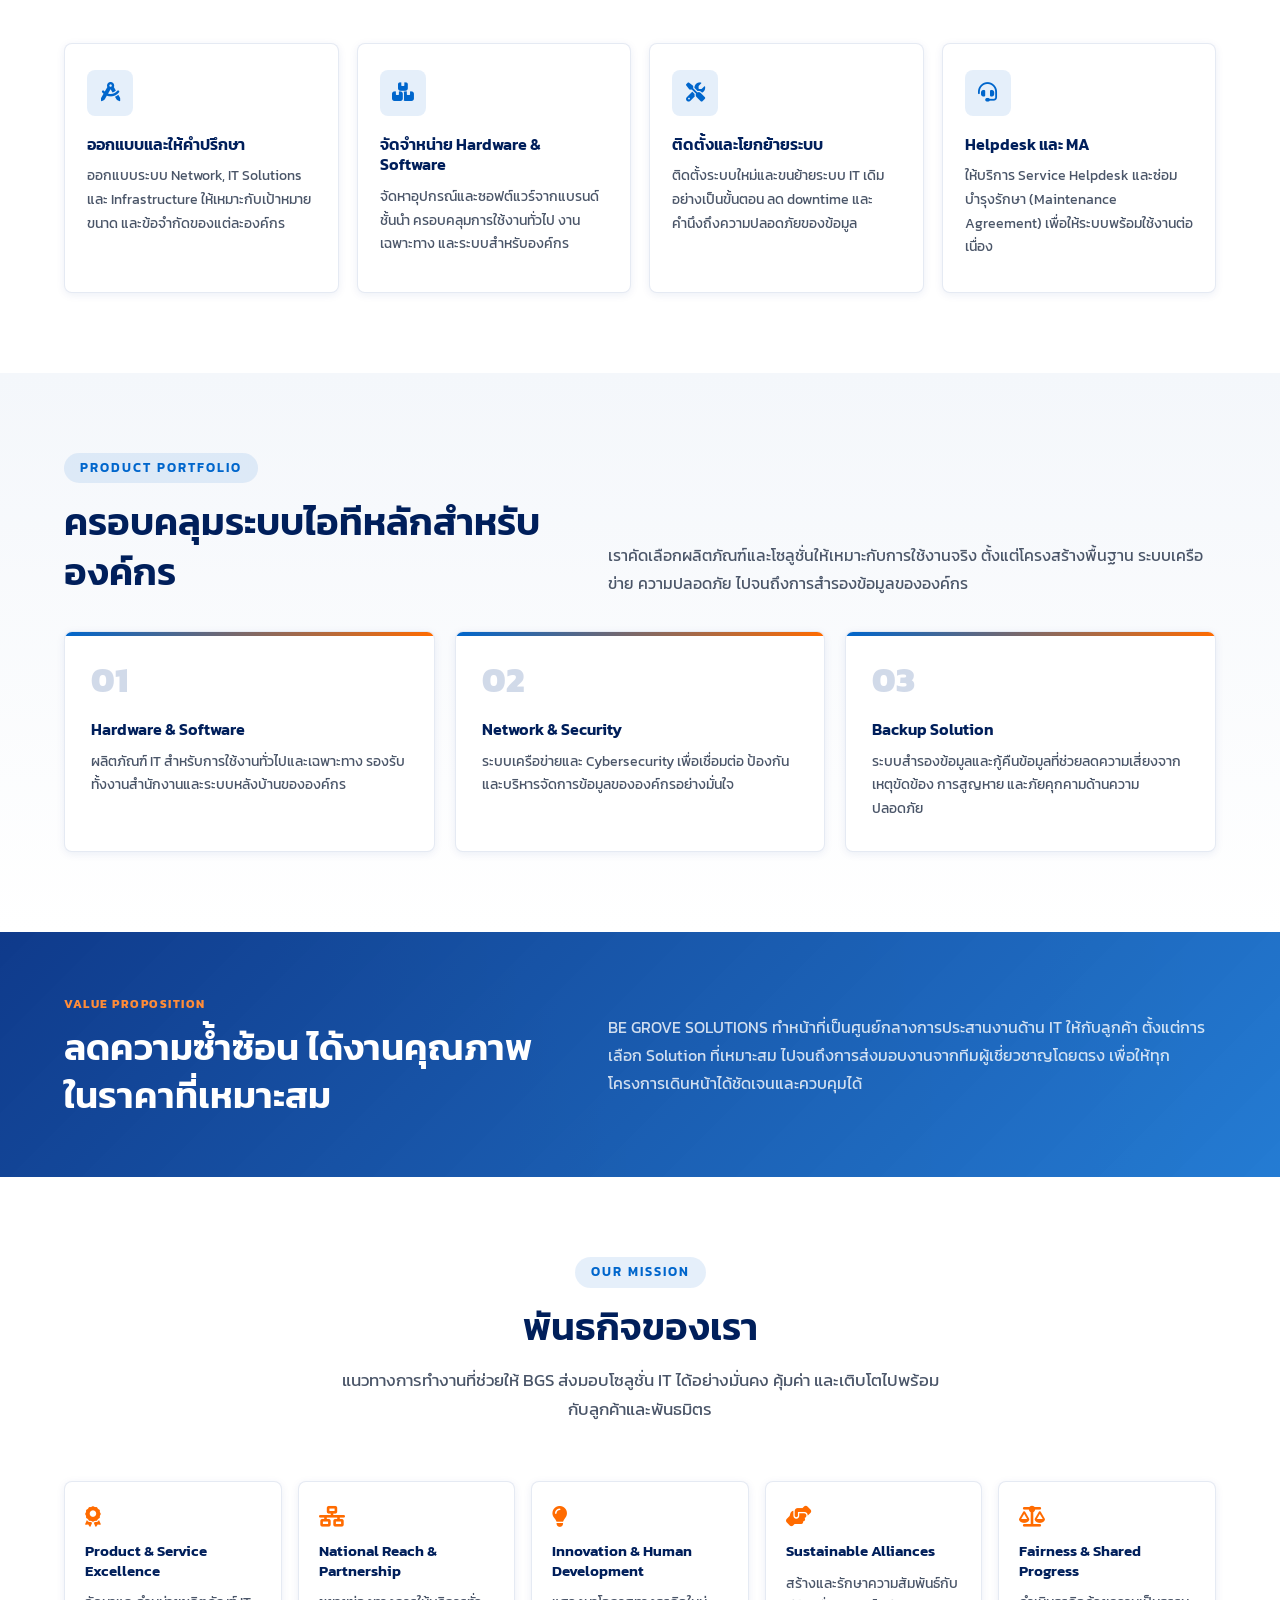
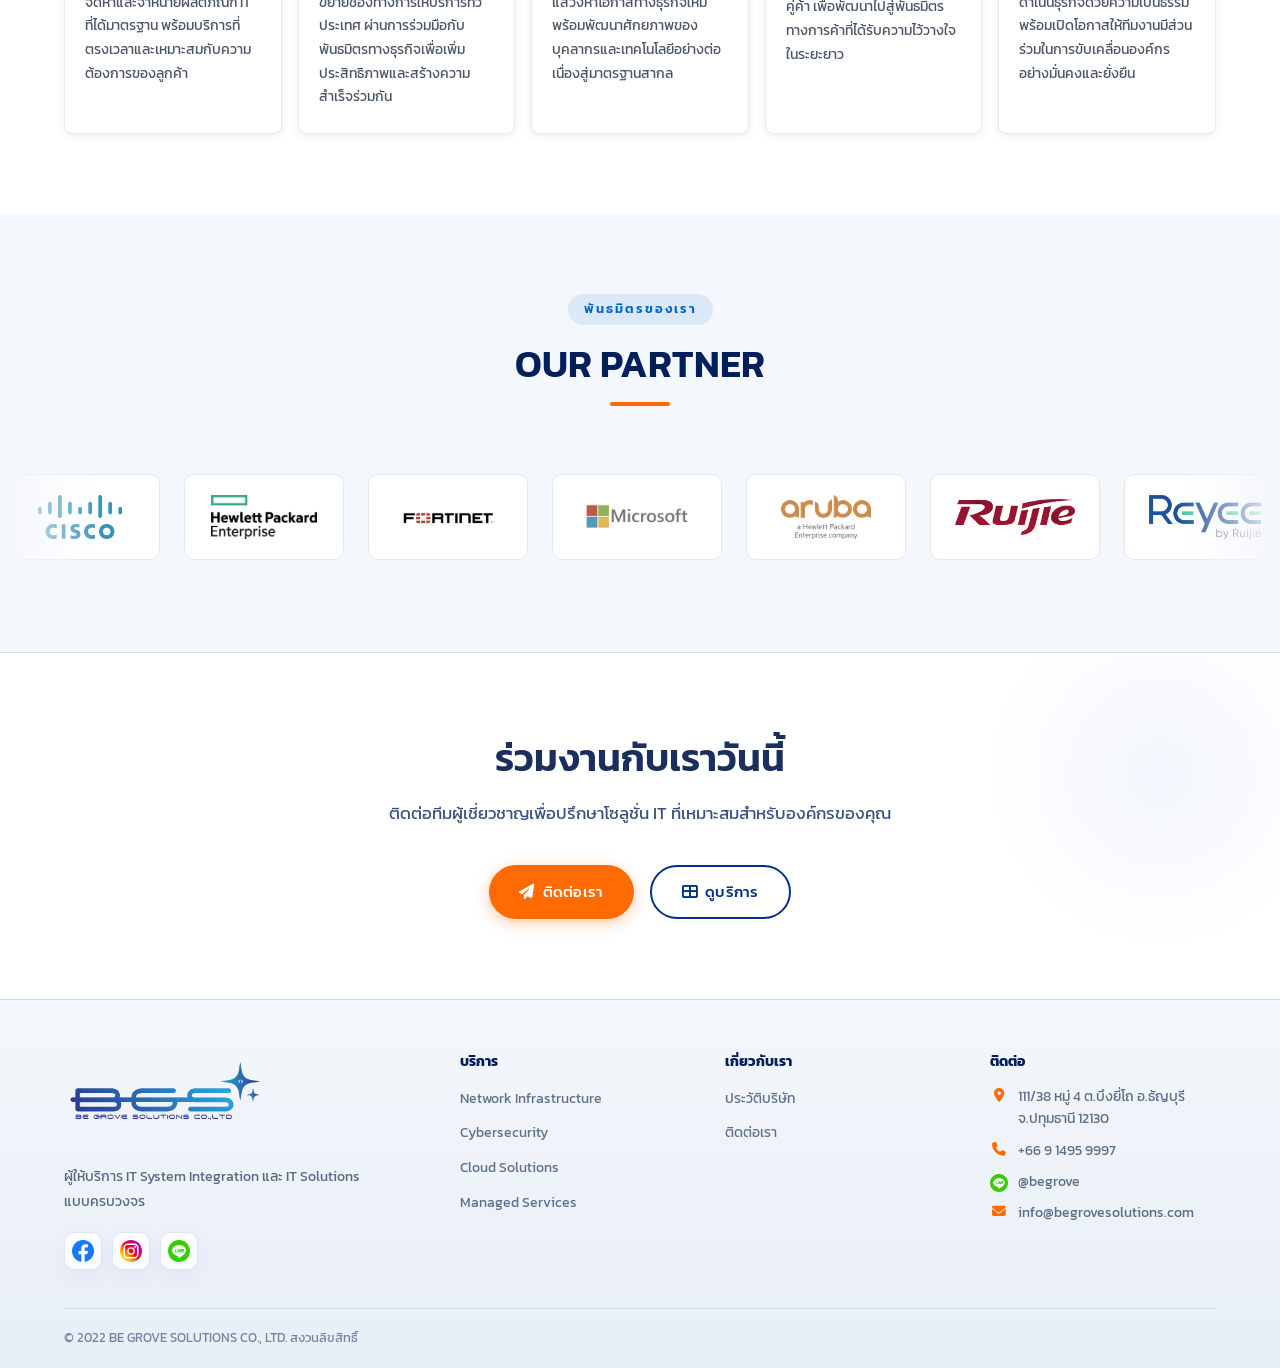
==== commit 2a52c5da: "Update about page company profile" ====
--- a/about.html
+++ b/about.html
@@ -67,7 +67,7 @@
 </section>
 
 <!-- ABOUT STORY -->
-<section class="about-story section-padding">
+<section class="about-story about-company section-padding">
   <div class="container">
     <div class="about-grid">
       <div class="about-img-block">
@@ -80,59 +80,162 @@
         </div>
       </div>
       <div class="about-text">
-        <div class="section-tag" data-th="เรื่องราวของเรา" data-en="Our Story">เรื่องราวของเรา</div>
-        <h2 data-th="พันธมิตร IT ที่เติบโตไปพร้อมกับคุณ" data-en="An IT Partner That Grows With You">พันธมิตร IT ที่เติบโตไปพร้อมกับคุณ</h2>
-        <p data-th="BE GROVE SOLUTIONS | Empowering Business Through Smart Technology ก่อตั้งขึ้นในปี 2022 ด้วยวิสัยทัศน์ที่จะเป็นผู้นำด้าน IT System Integration ของประเทศไทย เรามุ่งมั่นที่จะขับเคลื่อนและปลดล็อกศักยภาพทางธุรกิจของคู่ค้าให้เติบโตอย่างก้าวกระโดด ด้วยการส่งมอบโซลูชั่นเทคโนโลยีที่แม่นยำ ตอบโจทย์ และล้ำสมัย" data-en="BE GROVE SOLUTIONS | Empowering Business Through Smart Technology was founded in 2022 with a vision to become Thailand's leading IT System Integration provider. We help partners unlock business potential through precise, relevant, and modern technology solutions.">BE GROVE SOLUTIONS | Empowering Business Through Smart Technology ก่อตั้งขึ้นในปี 2022 ด้วยวิสัยทัศน์ที่จะเป็นผู้นำด้าน IT System Integration ของประเทศไทย เรามุ่งมั่นที่จะขับเคลื่อนและปลดล็อกศักยภาพทางธุรกิจของคู่ค้าให้เติบโตอย่างก้าวกระโดด ด้วยการส่งมอบโซลูชั่นเทคโนโลยีที่แม่นยำ ตอบโจทย์ และล้ำสมัย</p>
-        <div class="about-values">
-          <div class="value-item">
-            <i class="fas fa-eye"></i>
-            <div>
-              <h5 data-th="วิสัยทัศน์" data-en="Vision">วิสัยทัศน์</h5>
-              <p data-th="เป็นผู้นำด้าน IT Solution ที่ได้รับความไว้วางใจสูงสุดในอาเซียน" data-en="Be the most trusted IT Solution leader in ASEAN.">เป็นผู้นำด้าน IT Solution ที่ได้รับความไว้วางใจสูงสุดในอาเซียน</p>
-            </div>
+        <div class="section-tag" data-th="Company Overview" data-en="Company Overview">Company Overview</div>
+        <h2 data-th="ผู้ให้บริการ System Integration สำหรับองค์กร" data-en="System Integration Partner for Enterprises">ผู้ให้บริการ System Integration สำหรับองค์กร</h2>
+        <p data-th="BE GROVE SOLUTIONS ก่อตั้งขึ้นในปี ค.ศ. 2022 เพื่อให้บริการระบบเทคโนโลยีสารสนเทศครบวงจร หรือ System Integration (SI) ครอบคลุมงานออกแบบ จัดจำหน่าย ติดตั้ง ดูแลระบบ และบริการหลังการขายสำหรับองค์กรที่ต้องการโซลูชั่น IT ที่เชื่อถือได้" data-en="BE GROVE SOLUTIONS was founded in 2022 as a full-service System Integration (SI) provider, covering design, procurement, installation, operations support, and after-sales services for organizations that need reliable IT solutions.">BE GROVE SOLUTIONS ก่อตั้งขึ้นในปี ค.ศ. 2022 เพื่อให้บริการระบบเทคโนโลยีสารสนเทศครบวงจร หรือ System Integration (SI) ครอบคลุมงานออกแบบ จัดจำหน่าย ติดตั้ง ดูแลระบบ และบริการหลังการขายสำหรับองค์กรที่ต้องการโซลูชั่น IT ที่เชื่อถือได้</p>
+        <p data-th="เราดูแลลูกค้ากลุ่มโรงงานอุตสาหกรรม อาคารสำนักงาน องค์กรเอกชน และองค์กรภาครัฐ โดยมุ่งทำหน้าที่เป็น Single Point of Contact ช่วยลดความซ้ำซ้อนในการประสานงาน และส่งมอบงานคุณภาพในราคาที่เหมาะสม" data-en="We support industrial facilities, office buildings, private organizations, and government agencies as a single point of contact that reduces coordination complexity and delivers quality work at the right value.">เราดูแลลูกค้ากลุ่มโรงงานอุตสาหกรรม อาคารสำนักงาน องค์กรเอกชน และองค์กรภาครัฐ โดยมุ่งทำหน้าที่เป็น Single Point of Contact ช่วยลดความซ้ำซ้อนในการประสานงาน และส่งมอบงานคุณภาพในราคาที่เหมาะสม</p>
+        <div class="about-profile-list">
+          <div>
+            <span data-th="ปีที่ก่อตั้ง" data-en="Founded">ปีที่ก่อตั้ง</span>
+            <strong>2022</strong>
           </div>
-          <div class="value-item">
-            <i class="fas fa-bullseye"></i>
-            <div>
-              <h5 data-th="พันธกิจ" data-en="Mission">พันธกิจ</h5>
-              <p data-th="มอบโซลูชั่น IT ที่มีคุณภาพ เชื่อถือได้ และคุ้มค่า" data-en="Deliver quality, reliable, and cost-effective IT solutions.">มอบโซลูชั่น IT ที่มีคุณภาพ เชื่อถือได้ และคุ้มค่า</p>
-            </div>
+          <div>
+            <span data-th="ประเภทธุรกิจ" data-en="Business Type">ประเภทธุรกิจ</span>
+            <strong data-th="System Integration (SI)" data-en="System Integration (SI)">System Integration (SI)</strong>
           </div>
-          <div class="value-item">
-            <i class="fas fa-star"></i>
-            <div>
-              <h5 data-th="ความเป็นเลิศ" data-en="Excellence">ความเป็นเลิศ</h5>
-              <p data-th="มุ่งมั่นส่งมอบงานที่ดีที่สุดให้แก่ลูกค้าทุกราย" data-en="Committed to delivering the best results for every client.">มุ่งมั่นส่งมอบงานที่ดีที่สุดให้แก่ลูกค้าทุกราย</p>
-            </div>
+          <div>
+            <span data-th="กลุ่มลูกค้า" data-en="Target Customers">กลุ่มลูกค้า</span>
+            <strong data-th="องค์กรเอกชน ภาครัฐ โรงงาน และอาคารสำนักงาน" data-en="Private sector, government, industrial facilities, and offices">องค์กรเอกชน ภาครัฐ โรงงาน และอาคารสำนักงาน</strong>
           </div>
-          <div class="value-item">
-            <i class="fas fa-handshake"></i>
-            <div>
-              <h5 data-th="ความซื่อสัตย์" data-en="Integrity">ความซื่อสัตย์</h5>
-              <p data-th="ดำเนินธุรกิจด้วยความโปร่งใสและซื่อสัตย์" data-en="Operating with full transparency and honesty.">ดำเนินธุรกิจด้วยความโปร่งใสและซื่อสัตย์</p>
-            </div>
-          </div>
-        </div>
-      </div>
-    </div>
-  </div>
-</section>
-
-<!-- WHY CHOOSE (stats row) -->
-<section class="why-section section-padding" style="background:var(--primary-dark); padding:60px 0;">
-  <div class="container">
-    <div style="display:grid; grid-template-columns:repeat(3,1fr); gap:30px; text-align:center;">
-      <div>
-        <div style="font-size:2.5rem;font-weight:800;color:#fff;">10<span style="color:var(--accent-light)">+</span></div>
-        <div style="color:rgba(255,255,255,0.6);font-size:0.85rem;margin-top:6px;" data-th="ปีประสบการณ์" data-en="Years of Experience">ปีประสบการณ์</div>
-      </div>
-      <div>
-        <div style="font-size:2.5rem;font-weight:800;color:#fff;">100<span style="color:var(--accent-light)">+</span></div>
-        <div style="color:rgba(255,255,255,0.6);font-size:0.85rem;margin-top:6px;" data-th="ลูกค้า" data-en="Clients">ลูกค้า</div>
-      </div>
-      <div>
-        <div style="font-size:2.5rem;font-weight:800;color:#fff;">10<span style="color:var(--accent-light)">+</span></div>
-        <div style="color:rgba(255,255,255,0.6);font-size:0.85rem;margin-top:6px;" data-th="วิศวกรผู้เชี่ยวชาญ" data-en="Expert Engineers">วิศวกรผู้เชี่ยวชาญ</div>
+        </div>
+      </div>
+    </div>
+  </div>
+</section>
+
+<!-- STATS -->
+<section class="about-stat-band">
+  <div class="container">
+    <div class="about-stat-grid">
+      <div>
+        <strong>10<span>+</span></strong>
+        <p data-th="ปีประสบการณ์" data-en="Years of Experience">ปีประสบการณ์</p>
+      </div>
+      <div>
+        <strong>100<span>+</span></strong>
+        <p data-th="ลูกค้าที่ไว้วางใจ" data-en="Trusted Clients">ลูกค้าที่ไว้วางใจ</p>
+      </div>
+      <div>
+        <strong>200<span>+</span></strong>
+        <p data-th="โปรเจคที่สำเร็จ" data-en="Completed Projects">โปรเจคที่สำเร็จ</p>
+      </div>
+      <div>
+        <strong>50<span>+</span></strong>
+        <p data-th="แบรนด์พันธมิตร" data-en="Partner Brands">แบรนด์พันธมิตร</p>
+      </div>
+    </div>
+  </div>
+</section>
+
+<!-- KEY SERVICES -->
+<section class="about-services section-padding">
+  <div class="container">
+    <div class="section-header">
+      <div class="section-tag" data-th="Key Services & Solutions" data-en="Key Services & Solutions">Key Services & Solutions</div>
+      <h2 data-th="บริการ Infrastructure แบบ End-to-End" data-en="End-to-End Infrastructure Services">บริการ Infrastructure แบบ End-to-End</h2>
+      <p data-th="ดูแลตั้งแต่การออกแบบระบบ จัดหาอุปกรณ์ ติดตั้ง โยกย้าย ไปจนถึงบริการหลังการขาย เพื่อให้องค์กรได้รับโซลูชั่นที่ครบและทำงานต่อเนื่องได้จริง" data-en="From system design and procurement to installation, migration, and after-sales service, we help organizations receive complete solutions that operate reliably.">ดูแลตั้งแต่การออกแบบระบบ จัดหาอุปกรณ์ ติดตั้ง โยกย้าย ไปจนถึงบริการหลังการขาย เพื่อให้องค์กรได้รับโซลูชั่นที่ครบและทำงานต่อเนื่องได้จริง</p>
+    </div>
+    <div class="about-service-grid">
+      <div class="about-service-card">
+        <i class="fas fa-drafting-compass"></i>
+        <h3 data-th="ออกแบบและให้คำปรึกษา" data-en="Design & Consulting">ออกแบบและให้คำปรึกษา</h3>
+        <p data-th="ออกแบบระบบ Network, IT Solutions และ Infrastructure ให้เหมาะกับเป้าหมาย ขนาด และข้อจำกัดของแต่ละองค์กร" data-en="Design network, IT solutions, and infrastructure that fit each organization's goals, scale, and constraints.">ออกแบบระบบ Network, IT Solutions และ Infrastructure ให้เหมาะกับเป้าหมาย ขนาด และข้อจำกัดของแต่ละองค์กร</p>
+      </div>
+      <div class="about-service-card">
+        <i class="fas fa-boxes-stacked"></i>
+        <h3 data-th="จัดจำหน่าย Hardware & Software" data-en="Hardware & Software Supply">จัดจำหน่าย Hardware & Software</h3>
+        <p data-th="จัดหาอุปกรณ์และซอฟต์แวร์จากแบรนด์ชั้นนำ ครอบคลุมการใช้งานทั่วไป งานเฉพาะทาง และระบบสำหรับองค์กร" data-en="Supply hardware and software from leading brands for general use, specialized work, and enterprise systems.">จัดหาอุปกรณ์และซอฟต์แวร์จากแบรนด์ชั้นนำ ครอบคลุมการใช้งานทั่วไป งานเฉพาะทาง และระบบสำหรับองค์กร</p>
+      </div>
+      <div class="about-service-card">
+        <i class="fas fa-screwdriver-wrench"></i>
+        <h3 data-th="ติดตั้งและโยกย้ายระบบ" data-en="Installation & Migration">ติดตั้งและโยกย้ายระบบ</h3>
+        <p data-th="ติดตั้งระบบใหม่และขนย้ายระบบ IT เดิมอย่างเป็นขั้นตอน ลด downtime และคำนึงถึงความปลอดภัยของข้อมูล" data-en="Install new systems and migrate existing IT environments with structured execution, reduced downtime, and data safety in mind.">ติดตั้งระบบใหม่และขนย้ายระบบ IT เดิมอย่างเป็นขั้นตอน ลด downtime และคำนึงถึงความปลอดภัยของข้อมูล</p>
+      </div>
+      <div class="about-service-card">
+        <i class="fas fa-headset"></i>
+        <h3 data-th="Helpdesk และ MA" data-en="Helpdesk & MA">Helpdesk และ MA</h3>
+        <p data-th="ให้บริการ Service Helpdesk และซ่อมบำรุงรักษา (Maintenance Agreement) เพื่อให้ระบบพร้อมใช้งานต่อเนื่อง" data-en="Provide service helpdesk and maintenance agreement support to keep systems continuously available.">ให้บริการ Service Helpdesk และซ่อมบำรุงรักษา (Maintenance Agreement) เพื่อให้ระบบพร้อมใช้งานต่อเนื่อง</p>
+      </div>
+    </div>
+  </div>
+</section>
+
+<!-- PRODUCT PORTFOLIO -->
+<section class="about-portfolio section-padding">
+  <div class="container">
+    <div class="about-split-heading">
+      <div>
+        <div class="section-tag" data-th="Product Portfolio" data-en="Product Portfolio">Product Portfolio</div>
+        <h2 data-th="ครอบคลุมระบบไอทีหลักสำหรับองค์กร" data-en="Core IT Portfolio for Organizations">ครอบคลุมระบบไอทีหลักสำหรับองค์กร</h2>
+      </div>
+      <p data-th="เราคัดเลือกผลิตภัณฑ์และโซลูชั่นให้เหมาะกับการใช้งานจริง ตั้งแต่โครงสร้างพื้นฐาน ระบบเครือข่าย ความปลอดภัย ไปจนถึงการสำรองข้อมูลขององค์กร" data-en="We select products and solutions that fit real business usage, from infrastructure and networking to security and enterprise backup.">เราคัดเลือกผลิตภัณฑ์และโซลูชั่นให้เหมาะกับการใช้งานจริง ตั้งแต่โครงสร้างพื้นฐาน ระบบเครือข่าย ความปลอดภัย ไปจนถึงการสำรองข้อมูลขององค์กร</p>
+    </div>
+    <div class="about-portfolio-grid">
+      <div class="about-portfolio-item">
+        <span>01</span>
+        <h3 data-th="Hardware & Software" data-en="Hardware & Software">Hardware & Software</h3>
+        <p data-th="ผลิตภัณฑ์ IT สำหรับการใช้งานทั่วไปและเฉพาะทาง รองรับทั้งงานสำนักงานและระบบหลังบ้านขององค์กร" data-en="IT products for both general and specialized use, supporting office operations and enterprise back-office systems.">ผลิตภัณฑ์ IT สำหรับการใช้งานทั่วไปและเฉพาะทาง รองรับทั้งงานสำนักงานและระบบหลังบ้านขององค์กร</p>
+      </div>
+      <div class="about-portfolio-item">
+        <span>02</span>
+        <h3 data-th="Network & Security" data-en="Network & Security">Network & Security</h3>
+        <p data-th="ระบบเครือข่ายและ Cybersecurity เพื่อเชื่อมต่อ ป้องกัน และบริหารจัดการข้อมูลขององค์กรอย่างมั่นใจ" data-en="Network and cybersecurity systems to connect, protect, and manage organizational data with confidence.">ระบบเครือข่ายและ Cybersecurity เพื่อเชื่อมต่อ ป้องกัน และบริหารจัดการข้อมูลขององค์กรอย่างมั่นใจ</p>
+      </div>
+      <div class="about-portfolio-item">
+        <span>03</span>
+        <h3 data-th="Backup Solution" data-en="Backup Solution">Backup Solution</h3>
+        <p data-th="ระบบสำรองข้อมูลและกู้คืนข้อมูลที่ช่วยลดความเสี่ยงจากเหตุขัดข้อง การสูญหาย และภัยคุกคามด้านความปลอดภัย" data-en="Backup and recovery solutions that reduce risks from outages, data loss, and security threats.">ระบบสำรองข้อมูลและกู้คืนข้อมูลที่ช่วยลดความเสี่ยงจากเหตุขัดข้อง การสูญหาย และภัยคุกคามด้านความปลอดภัย</p>
+      </div>
+    </div>
+  </div>
+</section>
+
+<!-- VALUE PROPOSITION -->
+<section class="about-value-prop">
+  <div class="container">
+    <div class="about-value-inner">
+      <div>
+        <span data-th="Value Proposition" data-en="Value Proposition">Value Proposition</span>
+        <h2 data-th="ลดความซ้ำซ้อน ได้งานคุณภาพ ในราคาที่เหมาะสม" data-en="Less Complexity. Quality Delivery. Right Value.">ลดความซ้ำซ้อน ได้งานคุณภาพ ในราคาที่เหมาะสม</h2>
+      </div>
+      <p data-th="BE GROVE SOLUTIONS ทำหน้าที่เป็นศูนย์กลางการประสานงานด้าน IT ให้กับลูกค้า ตั้งแต่การเลือก Solution ที่เหมาะสม ไปจนถึงการส่งมอบงานจากทีมผู้เชี่ยวชาญโดยตรง เพื่อให้ทุกโครงการเดินหน้าได้ชัดเจนและควบคุมได้" data-en="BE GROVE SOLUTIONS acts as a central IT coordination partner, from selecting the right solution to delivering work through expert teams, helping each project move forward clearly and under control.">BE GROVE SOLUTIONS ทำหน้าที่เป็นศูนย์กลางการประสานงานด้าน IT ให้กับลูกค้า ตั้งแต่การเลือก Solution ที่เหมาะสม ไปจนถึงการส่งมอบงานจากทีมผู้เชี่ยวชาญโดยตรง เพื่อให้ทุกโครงการเดินหน้าได้ชัดเจนและควบคุมได้</p>
+    </div>
+  </div>
+</section>
+
+<!-- MISSION -->
+<section class="about-mission section-padding">
+  <div class="container">
+    <div class="section-header">
+      <div class="section-tag" data-th="Our Mission" data-en="Our Mission">Our Mission</div>
+      <h2 data-th="พันธกิจของเรา" data-en="Our Mission">พันธกิจของเรา</h2>
+      <p data-th="แนวทางการทำงานที่ช่วยให้ BGS ส่งมอบโซลูชั่น IT ได้อย่างมั่นคง คุ้มค่า และเติบโตไปพร้อมกับลูกค้าและพันธมิตร" data-en="The principles that guide BGS in delivering stable, valuable IT solutions while growing with customers and partners.">แนวทางการทำงานที่ช่วยให้ BGS ส่งมอบโซลูชั่น IT ได้อย่างมั่นคง คุ้มค่า และเติบโตไปพร้อมกับลูกค้าและพันธมิตร</p>
+    </div>
+    <div class="about-mission-grid">
+      <div class="about-mission-card">
+        <i class="fas fa-award"></i>
+        <h3 data-th="Product & Service Excellence" data-en="Product & Service Excellence">Product & Service Excellence</h3>
+        <p data-th="จัดหาและจำหน่ายผลิตภัณฑ์ IT ที่ได้มาตรฐาน พร้อมบริการที่ตรงเวลาและเหมาะสมกับความต้องการของลูกค้า" data-en="Provide standard IT products and timely services that match customer needs.">จัดหาและจำหน่ายผลิตภัณฑ์ IT ที่ได้มาตรฐาน พร้อมบริการที่ตรงเวลาและเหมาะสมกับความต้องการของลูกค้า</p>
+      </div>
+      <div class="about-mission-card">
+        <i class="fas fa-network-wired"></i>
+        <h3 data-th="National Reach & Partnership" data-en="National Reach & Partnership">National Reach & Partnership</h3>
+        <p data-th="ขยายช่องทางการให้บริการทั่วประเทศ ผ่านการร่วมมือกับพันธมิตรทางธุรกิจเพื่อเพิ่มประสิทธิภาพและสร้างความสำเร็จร่วมกัน" data-en="Expand nationwide service reach through business partnerships that improve efficiency and shared success.">ขยายช่องทางการให้บริการทั่วประเทศ ผ่านการร่วมมือกับพันธมิตรทางธุรกิจเพื่อเพิ่มประสิทธิภาพและสร้างความสำเร็จร่วมกัน</p>
+      </div>
+      <div class="about-mission-card">
+        <i class="fas fa-lightbulb"></i>
+        <h3 data-th="Innovation & Human Development" data-en="Innovation & Human Development">Innovation & Human Development</h3>
+        <p data-th="แสวงหาโอกาสทางธุรกิจใหม่ พร้อมพัฒนาศักยภาพของบุคลากรและเทคโนโลยีอย่างต่อเนื่องสู่มาตรฐานสากล" data-en="Pursue new business opportunities while developing people and technology toward international standards.">แสวงหาโอกาสทางธุรกิจใหม่ พร้อมพัฒนาศักยภาพของบุคลากรและเทคโนโลยีอย่างต่อเนื่องสู่มาตรฐานสากล</p>
+      </div>
+      <div class="about-mission-card">
+        <i class="fas fa-handshake-angle"></i>
+        <h3 data-th="Sustainable Alliances" data-en="Sustainable Alliances">Sustainable Alliances</h3>
+        <p data-th="สร้างและรักษาความสัมพันธ์กับคู่ค้า เพื่อพัฒนาไปสู่พันธมิตรทางการค้าที่ได้รับความไว้วางใจในระยะยาว" data-en="Build and maintain partner relationships that become trusted long-term business alliances.">สร้างและรักษาความสัมพันธ์กับคู่ค้า เพื่อพัฒนาไปสู่พันธมิตรทางการค้าที่ได้รับความไว้วางใจในระยะยาว</p>
+      </div>
+      <div class="about-mission-card">
+        <i class="fas fa-scale-balanced"></i>
+        <h3 data-th="Fairness & Shared Progress" data-en="Fairness & Shared Progress">Fairness & Shared Progress</h3>
+        <p data-th="ดำเนินธุรกิจด้วยความเป็นธรรม พร้อมเปิดโอกาสให้ทีมงานมีส่วนร่วมในการขับเคลื่อนองค์กรอย่างมั่นคงและยั่งยืน" data-en="Operate with fairness while enabling the team to contribute to stable and sustainable growth.">ดำเนินธุรกิจด้วยความเป็นธรรม พร้อมเปิดโอกาสให้ทีมงานมีส่วนร่วมในการขับเคลื่อนองค์กรอย่างมั่นคงและยั่งยืน</p>
       </div>
     </div>
   </div>
--- a/css/style.css
+++ b/css/style.css
@@ -518,6 +518,7 @@
    PRODUCTS HIGHLIGHT
    ============================================ */
 .products-section { background: var(--bg-white); }
+.products-section .section-header p { max-width: 760px; }
 .products-grid { display: grid; grid-template-columns: repeat(4, 1fr); gap: 24px; }
 .product-card {
   border: 1px solid var(--border); border-radius: var(--radius-lg); overflow: hidden;
@@ -603,6 +604,207 @@
 .value-item i { color: var(--accent); font-size: 1.1rem; margin-top: 2px; }
 .value-item h5 { color: var(--primary-dark); margin-bottom: 4px; font-size: 0.9rem; }
 .value-item p { font-size: 0.8rem; margin: 0; }
+.about-company { background: linear-gradient(180deg, #fff 0%, #f8fbff 100%); }
+.about-profile-list {
+  display: grid;
+  gap: 12px;
+  margin-top: 26px;
+}
+.about-profile-list div {
+  display: grid;
+  grid-template-columns: 150px minmax(0, 1fr);
+  gap: 14px;
+  align-items: start;
+  padding: 14px 16px;
+  border: 1px solid rgba(0, 48, 135, 0.10);
+  border-radius: 8px;
+  background: rgba(255, 255, 255, 0.76);
+  box-shadow: 0 10px 24px rgba(0, 48, 135, 0.05);
+}
+.about-profile-list span {
+  color: var(--text-light);
+  font-size: 0.82rem;
+  font-weight: 600;
+}
+.about-profile-list strong {
+  color: var(--primary-dark);
+  font-size: 0.95rem;
+  line-height: 1.55;
+}
+.about-stat-band {
+  background:
+    linear-gradient(135deg, rgba(0, 31, 91, 0.98), rgba(0, 48, 135, 0.95)),
+    linear-gradient(90deg, rgba(255, 107, 0, 0.16), transparent);
+  padding: 42px 0;
+}
+.about-stat-grid {
+  display: grid;
+  grid-template-columns: repeat(4, 1fr);
+  gap: 18px;
+  text-align: center;
+}
+.about-stat-grid div {
+  padding: 10px 14px;
+  border-right: 1px solid rgba(255, 255, 255, 0.12);
+}
+.about-stat-grid div:last-child { border-right: 0; }
+.about-stat-grid strong {
+  display: block;
+  color: #fff;
+  font-size: clamp(2rem, 4vw, 2.7rem);
+  font-weight: 800;
+  line-height: 1;
+}
+.about-stat-grid strong span { color: var(--accent-light); }
+.about-stat-grid p {
+  margin: 9px 0 0;
+  color: rgba(255, 255, 255, 0.70);
+  font-size: 0.86rem;
+}
+.about-services { background: #fff; }
+.about-service-grid {
+  display: grid;
+  grid-template-columns: repeat(4, 1fr);
+  gap: 18px;
+}
+.about-service-card,
+.about-portfolio-item,
+.about-mission-card {
+  background: #fff;
+  border: 1px solid rgba(0, 48, 135, 0.10);
+  border-radius: 8px;
+  box-shadow: var(--shadow-sm);
+  transition: var(--transition);
+}
+.about-service-card {
+  padding: 26px 22px;
+  min-height: 250px;
+}
+.about-service-card:hover,
+.about-portfolio-item:hover,
+.about-mission-card:hover {
+  transform: translateY(-4px);
+  box-shadow: var(--shadow-md);
+  border-color: rgba(0, 102, 204, 0.28);
+}
+.about-service-card i {
+  width: 46px;
+  height: 46px;
+  display: flex;
+  align-items: center;
+  justify-content: center;
+  margin-bottom: 18px;
+  border-radius: 8px;
+  background: rgba(0, 102, 204, 0.10);
+  color: var(--secondary);
+  font-size: 1.2rem;
+}
+.about-service-card h3,
+.about-portfolio-item h3,
+.about-mission-card h3 {
+  color: var(--primary-dark);
+  font-size: 1rem;
+  margin-bottom: 10px;
+}
+.about-service-card p,
+.about-portfolio-item p,
+.about-mission-card p {
+  margin: 0;
+  font-size: 0.86rem;
+  line-height: 1.72;
+}
+.about-portfolio {
+  background:
+    linear-gradient(180deg, #f4f7fb 0%, #ffffff 100%);
+}
+.about-split-heading {
+  display: grid;
+  grid-template-columns: minmax(0, 0.9fr) minmax(0, 1.1fr);
+  gap: 46px;
+  align-items: end;
+  margin-bottom: 34px;
+}
+.about-split-heading h2 {
+  color: var(--primary-dark);
+  margin: 0;
+}
+.about-split-heading p {
+  margin: 0;
+  font-size: 1rem;
+}
+.about-portfolio-grid {
+  display: grid;
+  grid-template-columns: repeat(3, 1fr);
+  gap: 20px;
+}
+.about-portfolio-item {
+  position: relative;
+  overflow: hidden;
+  padding: 30px 26px;
+}
+.about-portfolio-item::before {
+  content: "";
+  position: absolute;
+  inset: 0 0 auto 0;
+  height: 4px;
+  background: linear-gradient(90deg, var(--secondary), var(--accent));
+}
+.about-portfolio-item span {
+  display: inline-block;
+  margin-bottom: 22px;
+  color: rgba(0, 48, 135, 0.18);
+  font-size: 2.2rem;
+  font-weight: 800;
+  line-height: 1;
+}
+.about-value-prop {
+  padding: 58px 0;
+  background:
+    linear-gradient(135deg, rgba(0, 48, 135, 0.94), rgba(0, 102, 204, 0.86)),
+    linear-gradient(90deg, rgba(255, 107, 0, 0.18), transparent);
+}
+.about-value-inner {
+  display: grid;
+  grid-template-columns: minmax(0, 0.9fr) minmax(0, 1.1fr);
+  gap: 46px;
+  align-items: center;
+}
+.about-value-inner span {
+  display: inline-block;
+  margin-bottom: 10px;
+  color: var(--accent-light);
+  font-size: 0.78rem;
+  font-weight: 700;
+  letter-spacing: 1.5px;
+  text-transform: uppercase;
+}
+.about-value-inner h2 {
+  color: #fff;
+  margin: 0;
+  font-size: clamp(1.6rem, 3vw, 2.3rem);
+}
+.about-value-inner p {
+  color: rgba(255, 255, 255, 0.80);
+  margin: 0;
+  font-size: 1rem;
+}
+.about-mission { background: #fff; }
+.about-mission-grid {
+  display: grid;
+  grid-template-columns: repeat(5, 1fr);
+  gap: 16px;
+}
+.about-mission-card {
+  padding: 24px 20px;
+}
+.about-mission-card i {
+  color: var(--accent);
+  font-size: 1.3rem;
+  margin-bottom: 16px;
+}
+.about-mission-card h3 {
+  font-size: 0.92rem;
+}
 .team-section { background: var(--bg-light); }
 .team-grid { display: grid; grid-template-columns: repeat(3, 1fr); gap: 28px; }
 .team-card { background: #fff; border-radius: var(--radius-lg); overflow: hidden; box-shadow: var(--shadow-sm); transition: var(--transition); }
@@ -894,6 +1096,8 @@
 @media (max-width: 1024px) {
   .services-grid { grid-template-columns: repeat(2, 1fr); }
   .products-grid { grid-template-columns: repeat(2, 1fr); }
+  .about-service-grid { grid-template-columns: repeat(2, 1fr); }
+  .about-mission-grid { grid-template-columns: repeat(2, 1fr); }
   .footer-inner { grid-template-columns: 1fr; gap: 30px; }
   .footer-links { grid-template-columns: repeat(3, minmax(0, 1fr)); }
   .hero-content { grid-template-columns: 1fr; text-align: center; }
@@ -934,6 +1138,16 @@
   .products-grid { grid-template-columns: 1fr; }
   .products-full-grid { grid-template-columns: 1fr; }
   .about-grid { grid-template-columns: 1fr; }
+  .about-profile-list div { grid-template-columns: 1fr; gap: 4px; }
+  .about-stat-grid { grid-template-columns: repeat(2, 1fr); }
+  .about-stat-grid div:nth-child(2) { border-right: 0; }
+  .about-service-grid,
+  .about-portfolio-grid,
+  .about-mission-grid,
+  .about-split-heading,
+  .about-value-inner { grid-template-columns: 1fr; }
+  .about-service-card { min-height: 0; }
+  .about-value-inner { gap: 18px; }
   .contact-grid { grid-template-columns: 1fr; gap: 28px; }
   .contact-info > p { margin-bottom: 24px; }
   .contact-items { gap: 14px; margin-bottom: 26px; }
@@ -992,6 +1206,17 @@
   }
   .map-placeholder p { overflow-wrap: anywhere; }
   .process-steps { grid-template-columns: 1fr; }
+  .about-stat-grid { grid-template-columns: 1fr; }
+  .about-stat-grid div,
+  .about-stat-grid div:nth-child(2) {
+    border-right: 0;
+    border-bottom: 1px solid rgba(255, 255, 255, 0.12);
+    padding-bottom: 18px;
+  }
+  .about-stat-grid div:last-child {
+    border-bottom: 0;
+    padding-bottom: 10px;
+  }
   .footer-links { grid-template-columns: 1fr; }
   .footer-col { text-align: left; }
   .footer-logo-img { height: 86px; }
